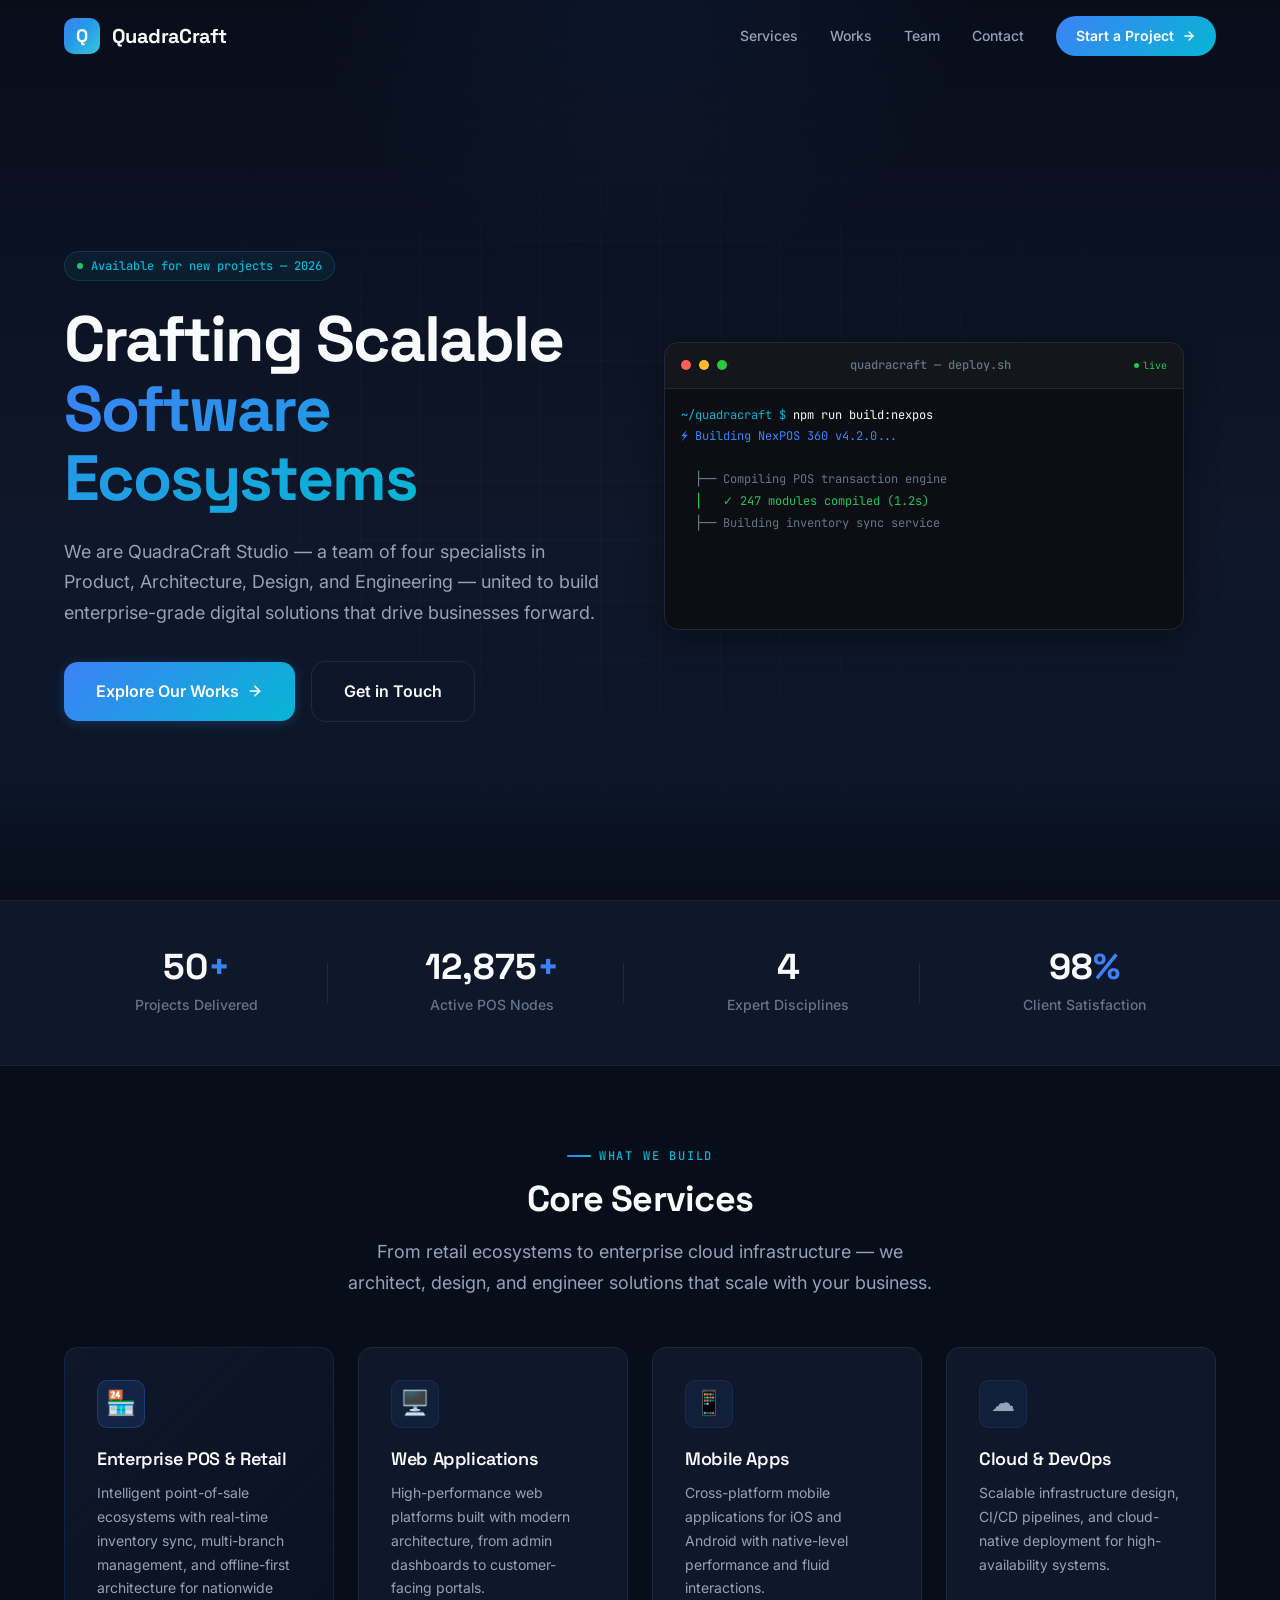
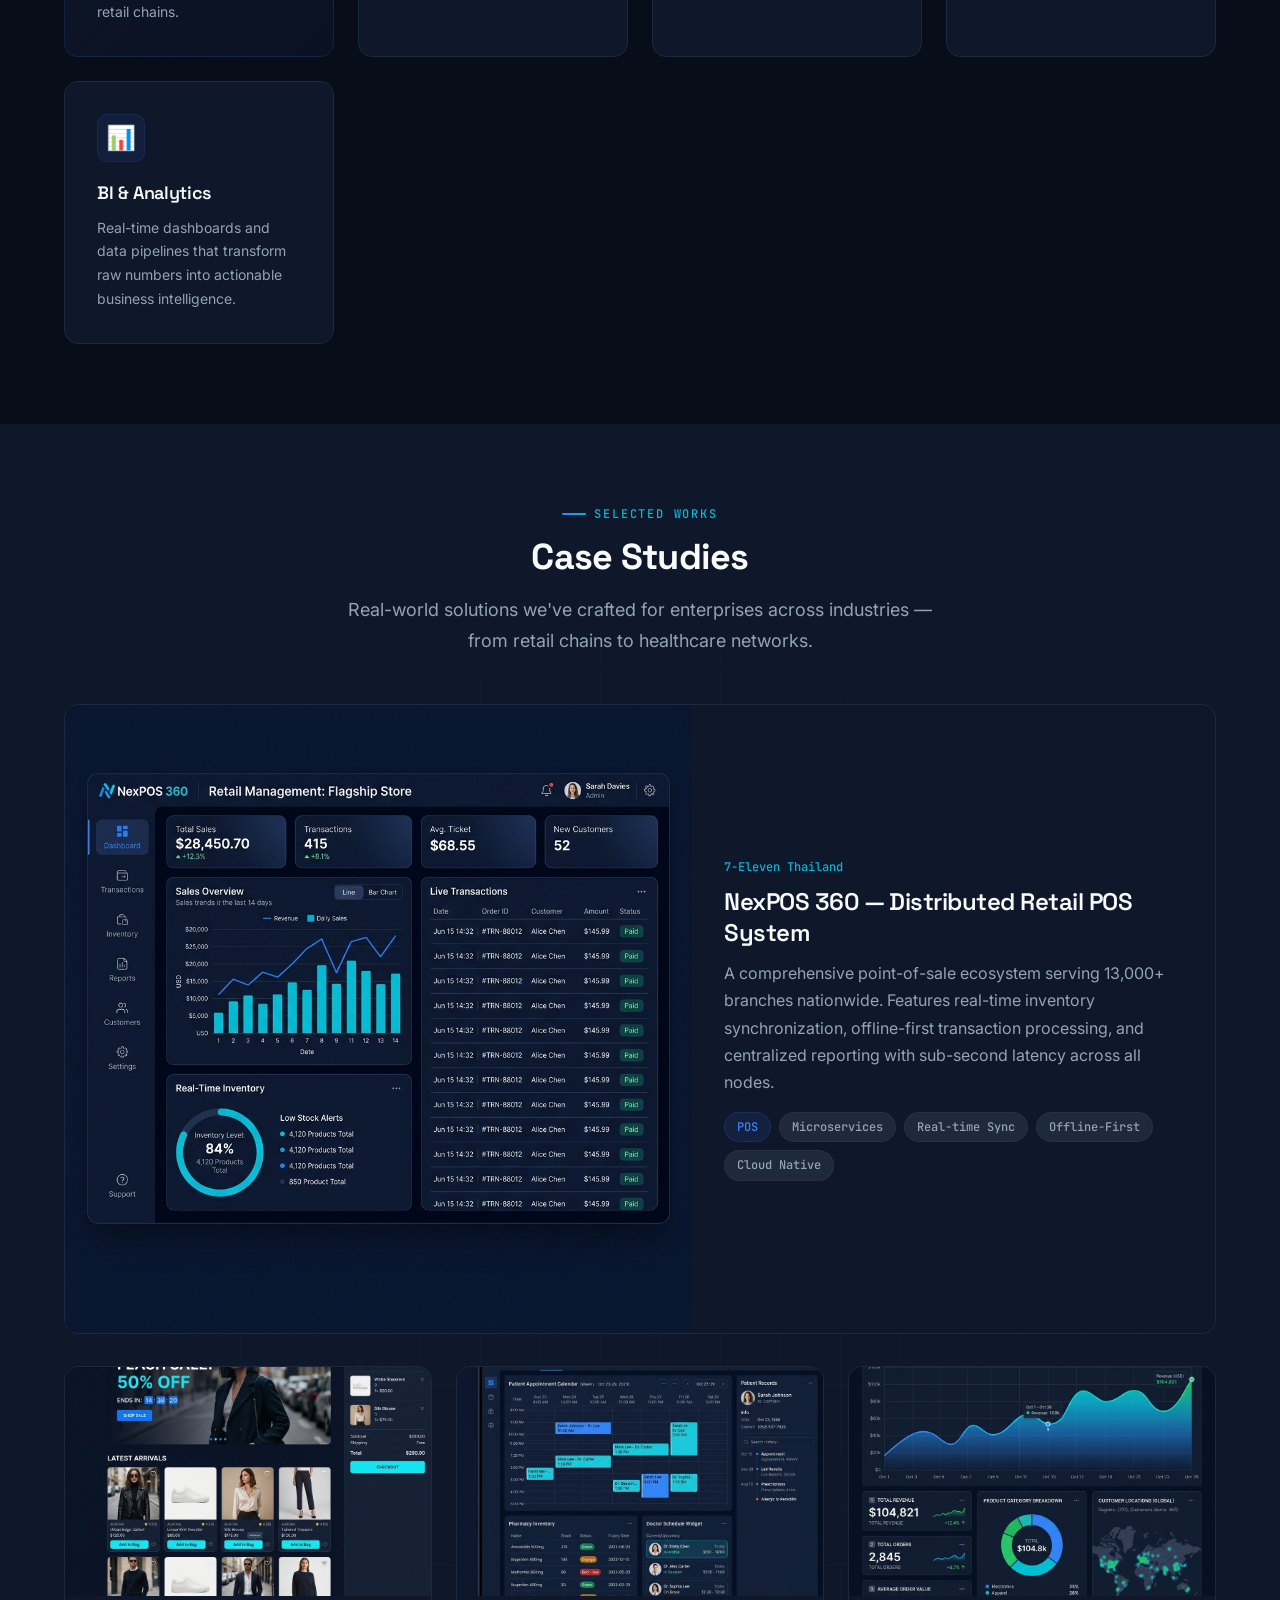
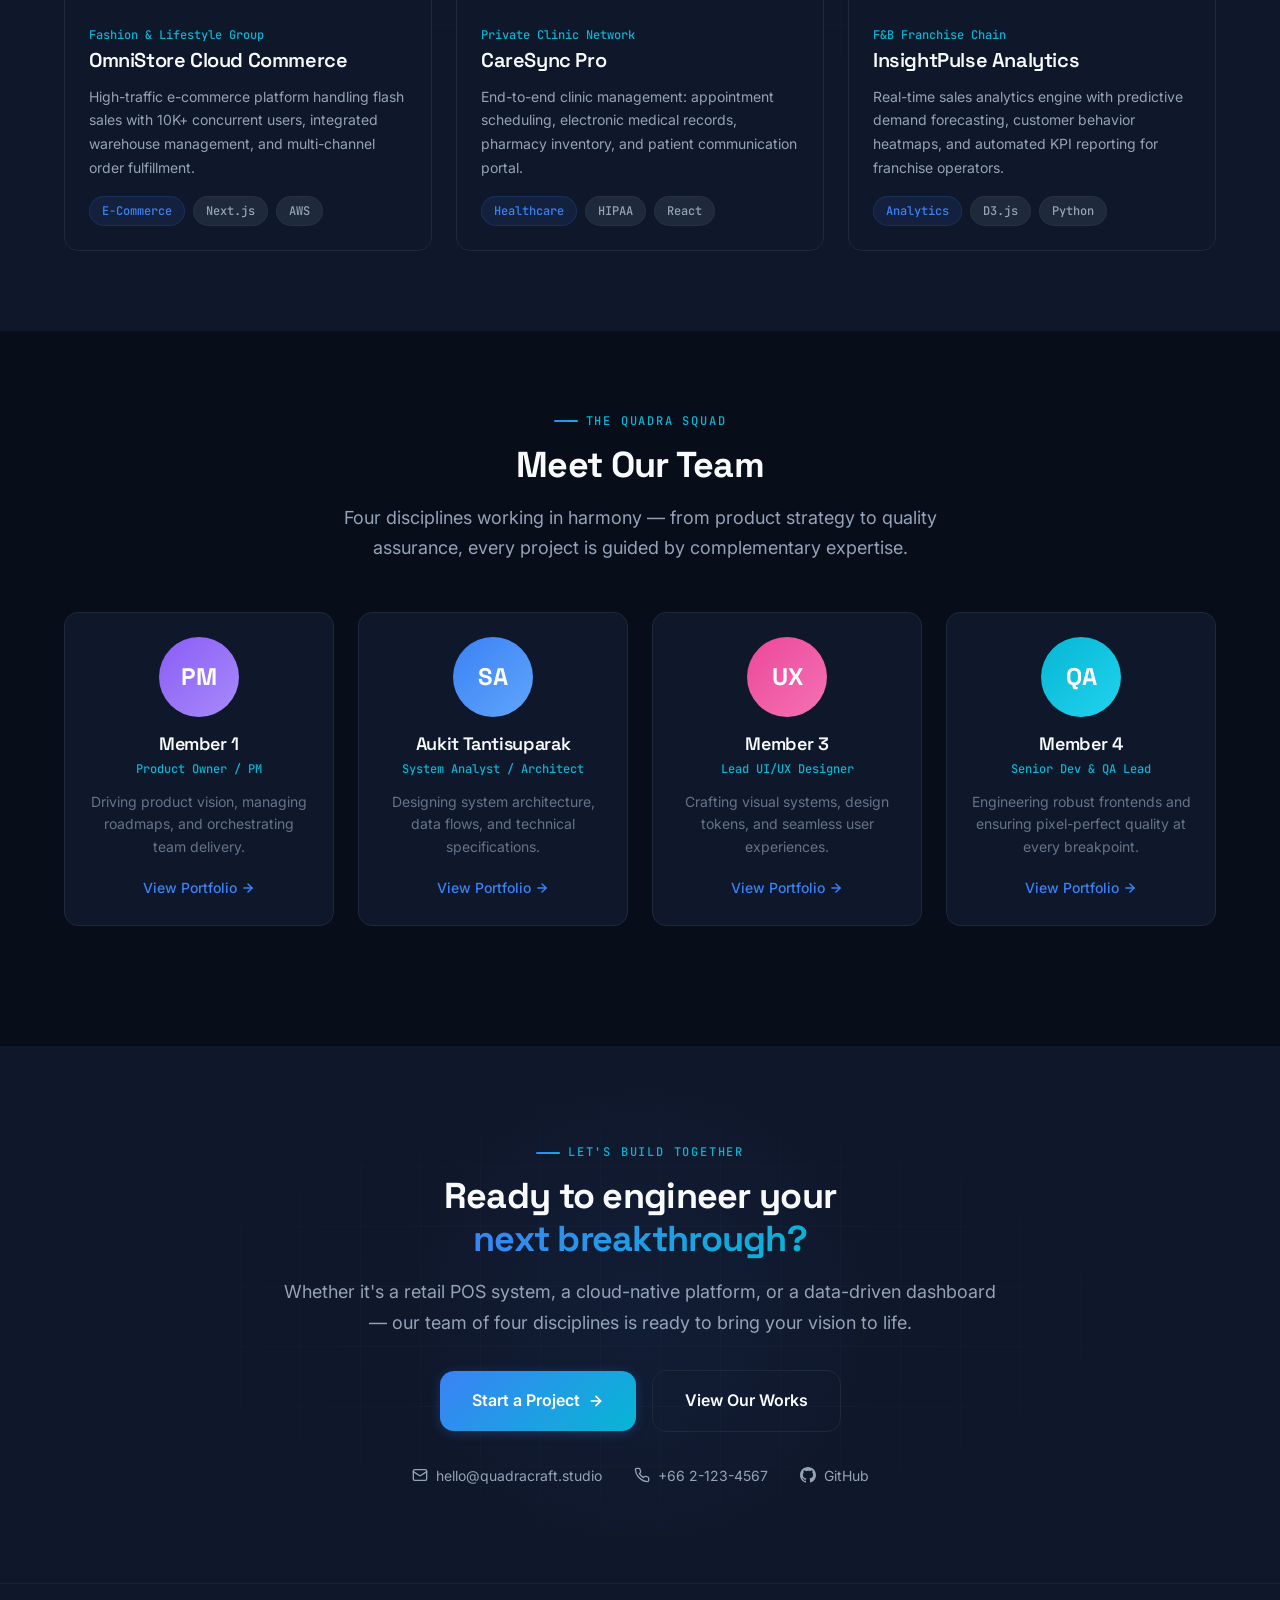
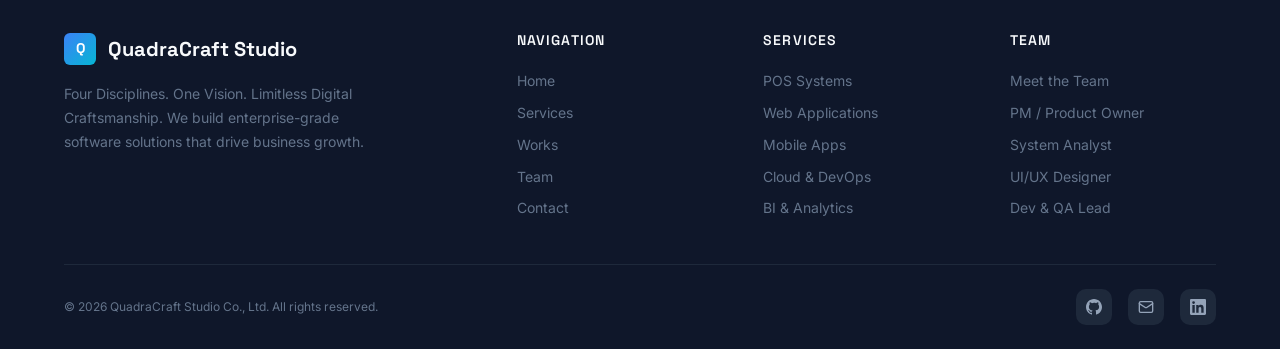
==== index.html @ cd23879c "feat: initialize member2-sa portfolio with new assets, scripts, and documentation updates (Krit)" ====
<!DOCTYPE html>
<html lang="th">

<head>
  <meta charset="UTF-8">
  <meta name="viewport" content="width=device-width, initial-scale=1.0">
  <meta name="description"
    content="QuadraCraft Studio — Premium Software House specializing in POS Systems, Web & Mobile Applications, Cloud Solutions, and Business Intelligence Dashboards.">
  <meta property="og:title" content="QuadraCraft Studio — Four Disciplines. One Vision.">
  <meta property="og:description"
    content="Crafting scalable digital ecosystems for enterprises. Expert team of 4 disciplines: Product, Architecture, Design, Engineering.">
  <meta property="og:type" content="website">
  <title>QuadraCraft Studio — Four Disciplines. One Vision. Limitless Digital Craftsmanship.</title>

  <!-- Google Fonts -->
  <link rel="preconnect" href="https://fonts.googleapis.com">
  <link rel="preconnect" href="https://fonts.gstatic.com" crossorigin>
  <link
    href="https://fonts.googleapis.com/css2?family=Inter:wght@300;400;500;600;700&family=JetBrains+Mono:wght@400;500;600&family=Space+Grotesk:wght@500;600;700&display=swap"
    rel="stylesheet">

  <!-- Stylesheets -->
  <link rel="stylesheet" href="css/style.css">
  <link rel="stylesheet" href="css/components.css">
</head>

<body>

  <!-- ════════════════════════════════════════════════════════════
       NAVBAR
       ════════════════════════════════════════════════════════════ -->
  <nav class="navbar" id="navbar">
    <div class="container">
      <a href="index.html" class="navbar__logo" aria-label="QuadraCraft Studio Home">
        <span class="navbar__logo-icon">Q</span>
        <span>QuadraCraft</span>
      </a>

      <div class="navbar__links" id="navLinks">
        <a href="#services" class="navbar__link">Services</a>
        <a href="#case-studies" class="navbar__link">Works</a>
        <a href="#team" class="navbar__link">Team</a>
        <a href="#contact" class="navbar__link">Contact</a>
        <a href="#contact" class="navbar__cta desktop-only">
          Start a Project
          <svg width="14" height="14" viewBox="0 0 24 24" fill="none" stroke="currentColor" stroke-width="2.5"
            stroke-linecap="round" stroke-linejoin="round">
            <path d="M5 12h14" />
            <path d="m12 5 7 7-7 7" />
          </svg>
        </a>
      </div>

      <button class="navbar__toggle" id="navToggle" aria-label="Toggle navigation menu">
        <span></span>
        <span></span>
        <span></span>
      </button>
    </div>
  </nav>

  <!-- Mobile Menu Overlay -->
  <div class="mobile-menu" id="mobileMenu">
    <a href="#services" class="navbar__link">Services</a>
    <a href="#case-studies" class="navbar__link">Works</a>
    <a href="#team" class="navbar__link">Team</a>
    <a href="#contact" class="navbar__link">Contact</a>
    <a href="#contact" class="navbar__cta">Start a Project</a>
  </div>

  <!-- ════════════════════════════════════════════════════════════
       HERO SECTION
       ════════════════════════════════════════════════════════════ -->
  <section class="hero" id="hero">
    <div class="bg-grid"></div>
    <div class="container">
      <div class="hero__grid">
        <!-- Left: Content -->
        <div class="hero__content">
          <div class="hero__badge">
            <span class="pulse-dot"></span>
            Available for new projects — 2026
          </div>

          <h1 class="hero__title">
            Crafting Scalable<br>
            <span class="text-gradient">Software Ecosystems</span>
          </h1>

          <p class="hero__subtitle">
            We are QuadraCraft Studio — a team of four specialists in Product, Architecture, Design, and Engineering —
            united to build enterprise-grade digital solutions that drive businesses forward.
          </p>

          <div class="hero__actions">
            <a href="#case-studies" class="btn btn--primary btn--lg" id="hero-cta-works">
              Explore Our Works
              <svg width="16" height="16" viewBox="0 0 24 24" fill="none" stroke="currentColor" stroke-width="2.5"
                stroke-linecap="round" stroke-linejoin="round">
                <path d="M5 12h14" />
                <path d="m12 5 7 7-7 7" />
              </svg>
            </a>
            <a href="#contact" class="btn btn--secondary btn--lg" id="hero-cta-contact">
              Get in Touch
            </a>
          </div>
        </div>

        <!-- Right: Interactive Terminal -->
        <div class="hero__terminal-wrapper">
          <div class="terminal" id="heroTerminal">
            <div class="terminal__header">
              <span class="terminal__dot terminal__dot--red"></span>
              <span class="terminal__dot terminal__dot--yellow"></span>
              <span class="terminal__dot terminal__dot--green"></span>
              <span class="terminal__title">quadracraft — deploy.sh</span>
              <span class="terminal__status">
                <span class="pulse-dot"></span>
                live
              </span>
            </div>
            <div class="terminal__body" id="terminalBody">
              <!-- Lines will be typed by JavaScript -->
            </div>
          </div>
        </div>
      </div>
    </div>
  </section>

  <!-- ════════════════════════════════════════════════════════════
       STATS BAR
       ════════════════════════════════════════════════════════════ -->
  <section class="stats" id="stats">
    <div class="container">
      <div class="stats__grid">
        <div class="stats__item reveal">
          <div class="stats__number">
            <span class="counter" data-target="50">0</span><span class="accent">+</span>
          </div>
          <div class="stats__label">Projects Delivered</div>
        </div>
        <div class="stats__item reveal reveal-delay-1">
          <div class="stats__number">
            <span class="counter" data-target="13000">0</span><span class="accent">+</span>
          </div>
          <div class="stats__label">Active POS Nodes</div>
        </div>
        <div class="stats__item reveal reveal-delay-2">
          <div class="stats__number">
            <span class="counter" data-target="4">0</span>
          </div>
          <div class="stats__label">Expert Disciplines</div>
        </div>
        <div class="stats__item reveal reveal-delay-3">
          <div class="stats__number">
            <span class="counter" data-target="99">0</span><span class="accent">%</span>
          </div>
          <div class="stats__label">Client Satisfaction</div>
        </div>
      </div>
    </div>
  </section>

  <!-- ════════════════════════════════════════════════════════════
       SERVICES SECTION
       ════════════════════════════════════════════════════════════ -->
  <section class="section" id="services">
    <div class="container">
      <div class="services__header">
        <span class="section-eyebrow">What We Build</span>
        <h2 class="section-title">Core Services</h2>
        <p class="section-subtitle">
          From retail ecosystems to enterprise cloud infrastructure — we architect,
          design, and engineer solutions that scale with your business.
        </p>
      </div>

      <div class="services__grid">
        <!-- Flagship: POS -->
        <div class="service-card service-card--flagship reveal">
          <div class="service-card__icon">🏪</div>
          <h3 class="service-card__title">Enterprise POS & Retail</h3>
          <p class="service-card__desc">
            Intelligent point-of-sale ecosystems with real-time inventory sync, multi-branch management, and
            offline-first architecture for nationwide retail chains.
          </p>
        </div>

        <!-- Web Apps -->
        <div class="service-card reveal reveal-delay-1">
          <div class="service-card__icon">🖥️</div>
          <h3 class="service-card__title">Web Applications</h3>
          <p class="service-card__desc">
            High-performance web platforms built with modern architecture, from admin dashboards to customer-facing
            portals.
          </p>
        </div>

        <!-- Mobile -->
        <div class="service-card reveal reveal-delay-2">
          <div class="service-card__icon">📱</div>
          <h3 class="service-card__title">Mobile Apps</h3>
          <p class="service-card__desc">
            Cross-platform mobile applications for iOS and Android with native-level performance and fluid interactions.
          </p>
        </div>

        <!-- Cloud -->
        <div class="service-card reveal reveal-delay-3">
          <div class="service-card__icon">☁️</div>
          <h3 class="service-card__title">Cloud & DevOps</h3>
          <p class="service-card__desc">
            Scalable infrastructure design, CI/CD pipelines, and cloud-native deployment for high-availability systems.
          </p>
        </div>

        <!-- BI Dashboard -->
        <div class="service-card reveal reveal-delay-4">
          <div class="service-card__icon">📊</div>
          <h3 class="service-card__title">BI & Analytics</h3>
          <p class="service-card__desc">
            Real-time dashboards and data pipelines that transform raw numbers into actionable business intelligence.
          </p>
        </div>
      </div>
    </div>
  </section>

  <!-- ════════════════════════════════════════════════════════════
       CASE STUDIES
       ════════════════════════════════════════════════════════════ -->
  <section class="section section--dark" id="case-studies">
    <div class="bg-grid"></div>
    <div class="container">
      <div class="cases__header">
        <span class="section-eyebrow">Selected Works</span>
        <h2 class="section-title">Case Studies</h2>
        <p class="section-subtitle">
          Real-world solutions we've crafted for enterprises across industries —
          from retail chains to healthcare networks.
        </p>
      </div>

      <!-- Featured: 7-Eleven POS -->
      <div class="cases__featured reveal">
        <div class="case-card case-card--featured">
          <div class="case-card__image" id="case-featured-image">
            <img src="assets/images/pos-mockup.png" alt="NexPOS 360 — POS System Dashboard"
              onerror="this.style.display='none'; this.parentElement.querySelector('.case-card__image-placeholder').style.display='flex';">
            <span class="case-card__image-placeholder"
              style="display:none; position:absolute; inset:0; align-items:center; justify-content:center;">🏪</span>
          </div>
          <div class="case-card__body">
            <span class="case-card__client">7-Eleven Thailand</span>
            <h3 class="case-card__title">NexPOS 360 — Distributed Retail POS System</h3>
            <p class="case-card__desc">
              A comprehensive point-of-sale ecosystem serving 13,000+ branches nationwide. Features real-time inventory
              synchronization, offline-first transaction processing, and centralized reporting with sub-second latency
              across all nodes.
            </p>
            <div class="case-card__tags">
              <span class="tag tag--accent">POS</span>
              <span class="tag">Microservices</span>
              <span class="tag">Real-time Sync</span>
              <span class="tag">Offline-First</span>
              <span class="tag">Cloud Native</span>
            </div>
          </div>
        </div>
      </div>

      <!-- Grid: Other Cases -->
      <div class="cases__grid">
        <!-- E-Commerce -->
        <div class="case-card reveal">
          <div class="case-card__image">
            <img src="assets/images/ecommerce-mockup.png" alt="OmniStore E-Commerce Platform"
              onerror="this.style.display='none'; this.parentElement.querySelector('.case-card__image-placeholder').style.display='flex';">
            <span class="case-card__image-placeholder"
              style="display:none; position:absolute; inset:0; align-items:center; justify-content:center;">🛒</span>
          </div>
          <div class="case-card__body">
            <span class="case-card__client">Fashion & Lifestyle Group</span>
            <h3 class="case-card__title">OmniStore Cloud Commerce</h3>
            <p class="case-card__desc">
              High-traffic e-commerce platform handling flash sales with 10K+ concurrent users, integrated warehouse
              management, and multi-channel order fulfillment.
            </p>
            <div class="case-card__tags">
              <span class="tag tag--accent">E-Commerce</span>
              <span class="tag">Next.js</span>
              <span class="tag">AWS</span>
            </div>
          </div>
        </div>

        <!-- Clinic -->
        <div class="case-card reveal reveal-delay-1">
          <div class="case-card__image">
            <img src="assets/images/clinic-mockup.png" alt="CareSync Pro Medical Management"
              onerror="this.style.display='none'; this.parentElement.querySelector('.case-card__image-placeholder').style.display='flex';">
            <span class="case-card__image-placeholder"
              style="display:none; position:absolute; inset:0; align-items:center; justify-content:center;">🏥</span>
          </div>
          <div class="case-card__body">
            <span class="case-card__client">Private Clinic Network</span>
            <h3 class="case-card__title">CareSync Pro</h3>
            <p class="case-card__desc">
              End-to-end clinic management: appointment scheduling, electronic medical records, pharmacy inventory, and
              patient communication portal.
            </p>
            <div class="case-card__tags">
              <span class="tag tag--accent">Healthcare</span>
              <span class="tag">HIPAA</span>
              <span class="tag">React</span>
            </div>
          </div>
        </div>

        <!-- Dashboard -->
        <div class="case-card reveal reveal-delay-2">
          <div class="case-card__image">
            <img src="assets/images/dashboard-mockup.png" alt="InsightPulse Analytics Dashboard"
              onerror="this.style.display='none'; this.parentElement.querySelector('.case-card__image-placeholder').style.display='flex';">
            <span class="case-card__image-placeholder"
              style="display:none; position:absolute; inset:0; align-items:center; justify-content:center;">📈</span>
          </div>
          <div class="case-card__body">
            <span class="case-card__client">F&B Franchise Chain</span>
            <h3 class="case-card__title">InsightPulse Analytics</h3>
            <p class="case-card__desc">
              Real-time sales analytics engine with predictive demand forecasting, customer behavior heatmaps, and
              automated KPI reporting for franchise operators.
            </p>
            <div class="case-card__tags">
              <span class="tag tag--accent">Analytics</span>
              <span class="tag">D3.js</span>
              <span class="tag">Python</span>
            </div>
          </div>
        </div>
      </div>
    </div>
  </section>

  <!-- ════════════════════════════════════════════════════════════
       TEAM PREVIEW
       ════════════════════════════════════════════════════════════ -->
  <section class="section" id="team">
    <div class="container">
      <div class="team-preview__header">
        <span class="section-eyebrow">The Quadra Squad</span>
        <h2 class="section-title">Meet Our Team</h2>
        <p class="section-subtitle">
          Four disciplines working in harmony — from product strategy to quality assurance,
          every project is guided by complementary expertise.
        </p>
      </div>

      <div class="team-preview__grid">
        <!-- Member 1: PM/PO -->
        <div class="team-card reveal">
          <div class="team-card__avatar team-card__avatar--pm">PM</div>
          <h3 class="team-card__name">Member 1</h3>
          <div class="team-card__role">Product Owner / PM</div>
          <p class="team-card__bio">Driving product vision, managing roadmaps, and orchestrating team delivery.</p>
          <a href="portfolios/member1-pm/index.html" class="team-card__link">
            View Portfolio
            <svg width="14" height="14" viewBox="0 0 24 24" fill="none" stroke="currentColor" stroke-width="2.5"
              stroke-linecap="round" stroke-linejoin="round">
              <path d="M5 12h14" />
              <path d="m12 5 7 7-7 7" />
            </svg>
          </a>
        </div>

        <!-- Member 2: SA -->
        <div class="team-card reveal reveal-delay-1">
          <div class="team-card__avatar team-card__avatar--sa">SA</div>
          <h3 class="team-card__name">Aukit Tantisuparak</h3>
          <div class="team-card__role">System Analyst / Architect</div>
          <p class="team-card__bio">Designing system architecture, data flows, and technical specifications.</p>
          <a href="portfolios/member2-sa/index.html" class="team-card__link">
            View Portfolio
            <svg width="14" height="14" viewBox="0 0 24 24" fill="none" stroke="currentColor" stroke-width="2.5"
              stroke-linecap="round" stroke-linejoin="round">
              <path d="M5 12h14" />
              <path d="m12 5 7 7-7 7" />
            </svg>
          </a>
        </div>

        <!-- Member 3: Designer -->
        <div class="team-card reveal reveal-delay-2">
          <div class="team-card__avatar team-card__avatar--designer">UX</div>
          <h3 class="team-card__name">Member 3</h3>
          <div class="team-card__role">Lead UI/UX Designer</div>
          <p class="team-card__bio">Crafting visual systems, design tokens, and seamless user experiences.</p>
          <a href="portfolios/member3-designer/index.html" class="team-card__link">
            View Portfolio
            <svg width="14" height="14" viewBox="0 0 24 24" fill="none" stroke="currentColor" stroke-width="2.5"
              stroke-linecap="round" stroke-linejoin="round">
              <path d="M5 12h14" />
              <path d="m12 5 7 7-7 7" />
            </svg>
          </a>
        </div>

        <!-- Member 4: Dev/QA -->
        <div class="team-card reveal reveal-delay-3">
          <div class="team-card__avatar team-card__avatar--dev">QA</div>
          <h3 class="team-card__name">Member 4</h3>
          <div class="team-card__role">Senior Dev & QA Lead</div>
          <p class="team-card__bio">Engineering robust frontends and ensuring pixel-perfect quality at every breakpoint.
          </p>
          <a href="portfolios/member4-dev/index.html" class="team-card__link">
            View Portfolio
            <svg width="14" height="14" viewBox="0 0 24 24" fill="none" stroke="currentColor" stroke-width="2.5"
              stroke-linecap="round" stroke-linejoin="round">
              <path d="M5 12h14" />
              <path d="m12 5 7 7-7 7" />
            </svg>
          </a>
        </div>
      </div>


    </div>
  </section>

  <!-- ════════════════════════════════════════════════════════════
       CTA / CONTACT SECTION
       ════════════════════════════════════════════════════════════ -->
  <section class="section section--dark cta-section" id="contact">
    <div class="bg-grid"></div>
    <div class="container">
      <span class="section-eyebrow" style="justify-content:center;">Let's Build Together</span>
      <h2 class="cta-section__title reveal">
        Ready to engineer your<br>
        <span class="text-gradient">next breakthrough?</span>
      </h2>
      <p class="cta-section__subtitle reveal reveal-delay-1">
        Whether it's a retail POS system, a cloud-native platform, or a data-driven dashboard —
        our team of four disciplines is ready to bring your vision to life.
      </p>

      <div class="cta-section__actions reveal reveal-delay-2">
        <a href="mailto:hello@quadracraft.studio" class="btn btn--primary btn--lg" id="cta-start-project">
          Start a Project
          <svg width="16" height="16" viewBox="0 0 24 24" fill="none" stroke="currentColor" stroke-width="2.5"
            stroke-linecap="round" stroke-linejoin="round">
            <path d="M5 12h14" />
            <path d="m12 5 7 7-7 7" />
          </svg>
        </a>
        <a href="#case-studies" class="btn btn--secondary btn--lg" id="cta-view-works">
          View Our Works
        </a>
      </div>

      <div class="cta-section__contacts reveal reveal-delay-3">
        <a href="mailto:hello@quadracraft.studio">
          <svg width="16" height="16" viewBox="0 0 24 24" fill="none" stroke="currentColor" stroke-width="2"
            stroke-linecap="round" stroke-linejoin="round">
            <rect width="20" height="16" x="2" y="4" rx="2" />
            <path d="m22 7-8.97 5.7a1.94 1.94 0 0 1-2.06 0L2 7" />
          </svg>
          hello@quadracraft.studio
        </a>
        <a href="tel:+6621234567">
          <svg width="16" height="16" viewBox="0 0 24 24" fill="none" stroke="currentColor" stroke-width="2"
            stroke-linecap="round" stroke-linejoin="round">
            <path
              d="M22 16.92v3a2 2 0 0 1-2.18 2 19.79 19.79 0 0 1-8.63-3.07 19.5 19.5 0 0 1-6-6 19.79 19.79 0 0 1-3.07-8.67A2 2 0 0 1 4.11 2h3a2 2 0 0 1 2 1.72 12.84 12.84 0 0 0 .7 2.81 2 2 0 0 1-.45 2.11L8.09 9.91a16 16 0 0 0 6 6l1.27-1.27a2 2 0 0 1 2.11-.45 12.84 12.84 0 0 0 2.81.7A2 2 0 0 1 22 16.92z" />
          </svg>
          +66 2-123-4567
        </a>
        <a href="https://github.com/quadracraft" target="_blank" rel="noopener">
          <svg width="16" height="16" viewBox="0 0 24 24" fill="currentColor">
            <path
              d="M12 0C5.374 0 0 5.373 0 12c0 5.302 3.438 9.8 8.207 11.387.599.111.793-.261.793-.577v-2.234c-3.338.726-4.033-1.416-4.033-1.416-.546-1.387-1.333-1.756-1.333-1.756-1.089-.745.083-.729.083-.729 1.205.084 1.839 1.237 1.839 1.237 1.07 1.834 2.807 1.304 3.492.997.107-.775.418-1.305.762-1.604-2.665-.305-5.467-1.334-5.467-5.931 0-1.311.469-2.381 1.236-3.221-.124-.303-.535-1.524.117-3.176 0 0 1.008-.322 3.301 1.23A11.509 11.509 0 0 1 12 5.803c1.02.005 2.047.138 3.006.404 2.291-1.552 3.297-1.23 3.297-1.23.653 1.653.242 2.874.118 3.176.77.84 1.235 1.911 1.235 3.221 0 4.609-2.807 5.624-5.479 5.921.43.372.823 1.102.823 2.222v3.293c0 .319.192.694.801.576C20.566 21.797 24 17.3 24 12c0-6.627-5.373-12-12-12z" />
          </svg>
          GitHub
        </a>
      </div>
    </div>
  </section>

  <!-- ════════════════════════════════════════════════════════════
       FOOTER
       ════════════════════════════════════════════════════════════ -->
  <footer class="footer" id="footer">
    <div class="container">
      <div class="footer__grid">
        <!-- Brand Column -->
        <div class="footer__brand">
          <div class="footer__logo">
            <span class="footer__logo-icon">Q</span>
            <span>QuadraCraft Studio</span>
          </div>
          <p class="footer__desc">
            Four Disciplines. One Vision. Limitless Digital Craftsmanship.
            We build enterprise-grade software solutions that drive business growth.
          </p>
        </div>

        <!-- Navigation -->
        <div>
          <h4 class="footer__heading">Navigation</h4>
          <a href="#hero" class="footer__link">Home</a>
          <a href="#services" class="footer__link">Services</a>
          <a href="#case-studies" class="footer__link">Works</a>
          <a href="#team" class="footer__link">Team</a>
          <a href="#contact" class="footer__link">Contact</a>
        </div>

        <!-- Services -->
        <div>
          <h4 class="footer__heading">Services</h4>
          <a href="#services" class="footer__link">POS Systems</a>
          <a href="#services" class="footer__link">Web Applications</a>
          <a href="#services" class="footer__link">Mobile Apps</a>
          <a href="#services" class="footer__link">Cloud & DevOps</a>
          <a href="#services" class="footer__link">BI & Analytics</a>
        </div>

        <!-- Team -->
        <div>
          <h4 class="footer__heading">Team</h4>
          <a href="#team" class="footer__link">Meet the Team</a>
          <a href="portfolios/member1-pm/index.html" class="footer__link">PM / Product Owner</a>
          <a href="portfolios/member2-sa/index.html" class="footer__link">System Analyst</a>
          <a href="portfolios/member3-designer/index.html" class="footer__link">UI/UX Designer</a>
          <a href="portfolios/member4-dev/index.html" class="footer__link">Dev & QA Lead</a>
        </div>
      </div>

      <div class="footer__bottom">
        <span class="footer__copy">© 2026 QuadraCraft Studio Co., Ltd. All rights reserved.</span>
        <div class="footer__socials">
          <a href="https://github.com/quadracraft" class="footer__social-link" aria-label="GitHub" target="_blank"
            rel="noopener">
            <svg width="16" height="16" viewBox="0 0 24 24" fill="currentColor">
              <path
                d="M12 0C5.374 0 0 5.373 0 12c0 5.302 3.438 9.8 8.207 11.387.599.111.793-.261.793-.577v-2.234c-3.338.726-4.033-1.416-4.033-1.416-.546-1.387-1.333-1.756-1.333-1.756-1.089-.745.083-.729.083-.729 1.205.084 1.839 1.237 1.839 1.237 1.07 1.834 2.807 1.304 3.492.997.107-.775.418-1.305.762-1.604-2.665-.305-5.467-1.334-5.467-5.931 0-1.311.469-2.381 1.236-3.221-.124-.303-.535-1.524.117-3.176 0 0 1.008-.322 3.301 1.23A11.509 11.509 0 0 1 12 5.803c1.02.005 2.047.138 3.006.404 2.291-1.552 3.297-1.23 3.297-1.23.653 1.653.242 2.874.118 3.176.77.84 1.235 1.911 1.235 3.221 0 4.609-2.807 5.624-5.479 5.921.43.372.823 1.102.823 2.222v3.293c0 .319.192.694.801.576C20.566 21.797 24 17.3 24 12c0-6.627-5.373-12-12-12z" />
            </svg>
          </a>
          <a href="mailto:hello@quadracraft.studio" class="footer__social-link" aria-label="Email">
            <svg width="16" height="16" viewBox="0 0 24 24" fill="none" stroke="currentColor" stroke-width="2"
              stroke-linecap="round" stroke-linejoin="round">
              <rect width="20" height="16" x="2" y="4" rx="2" />
              <path d="m22 7-8.97 5.7a1.94 1.94 0 0 1-2.06 0L2 7" />
            </svg>
          </a>
          <a href="https://linkedin.com/company/quadracraft" class="footer__social-link" aria-label="LinkedIn"
            target="_blank" rel="noopener">
            <svg width="16" height="16" viewBox="0 0 24 24" fill="currentColor">
              <path
                d="M20.447 20.452h-3.554v-5.569c0-1.328-.027-3.037-1.852-3.037-1.853 0-2.136 1.445-2.136 2.939v5.667H9.351V9h3.414v1.561h.046c.477-.9 1.637-1.85 3.37-1.85 3.601 0 4.267 2.37 4.267 5.455v6.286zM5.337 7.433a2.062 2.062 0 0 1-2.063-2.065 2.064 2.064 0 1 1 2.063 2.065zm1.782 13.019H3.555V9h3.564v11.452zM22.225 0H1.771C.792 0 0 .774 0 1.729v20.542C0 23.227.792 24 1.771 24h20.451C23.2 24 24 23.227 24 22.271V1.729C24 .774 23.2 0 22.222 0h.003z" />
            </svg>
          </a>
        </div>
      </div>
    </div>
  </footer>

  <!-- JavaScript -->
  <script src="js/main.js"></script>
</body>

</html>
---- css/style.css ----
/* ========================================================================
   QuadraCraft Studio — Global Design System (style.css)
   Brand: Deep Void dark theme with Electric Blue & Cyan Pulse accents
   ======================================================================== */

/* ── CSS Custom Properties (Design Tokens) ── */
:root {
  /* Color Palette */
  --color-deep-void:      #080D1A;
  --color-surface-navy:   #0F172A;
  --color-elevated:       #1E293B;
  --color-elevated-hover: #263548;
  --color-electric-blue:  #3B82F6;
  --color-cyan-pulse:     #06B6D4;
  --color-crisp-white:    #F8FAFC;
  --color-slate-gray:     #94A3B8;
  --color-slate-dim:      #64748B;
  --color-success:        #22C55E;
  --color-warning:        #F59E0B;
  --color-danger:         #EF4444;

  /* Gradients */
  --gradient-brand:       linear-gradient(135deg, #3B82F6 0%, #06B6D4 100%);
  --gradient-brand-hover: linear-gradient(135deg, #2563EB 0%, #0891B2 100%);
  --gradient-hero-bg:     linear-gradient(180deg, #080D1A 0%, #0F172A 60%, #0A1628 100%);
  --gradient-glow:        radial-gradient(ellipse at 50% 0%, rgba(59,130,246,0.12) 0%, transparent 60%);

  /* Typography */
  --font-display:  'Space Grotesk', system-ui, sans-serif;
  --font-body:     'Inter', system-ui, sans-serif;
  --font-mono:     'JetBrains Mono', 'Fira Code', monospace;

  /* Font Sizes (clamp for fluid typography) */
  --text-xs:    clamp(0.7rem, 0.65rem + 0.25vw, 0.75rem);
  --text-sm:    clamp(0.8rem, 0.75rem + 0.25vw, 0.875rem);
  --text-base:  clamp(0.9rem, 0.85rem + 0.25vw, 1rem);
  --text-lg:    clamp(1rem, 0.9rem + 0.5vw, 1.125rem);
  --text-xl:    clamp(1.15rem, 1rem + 0.75vw, 1.25rem);
  --text-2xl:   clamp(1.35rem, 1.1rem + 1.25vw, 1.5rem);
  --text-3xl:   clamp(1.6rem, 1.2rem + 2vw, 1.875rem);
  --text-4xl:   clamp(1.9rem, 1.3rem + 3vw, 2.25rem);
  --text-5xl:   clamp(2.2rem, 1.4rem + 4vw, 3rem);
  --text-hero:  clamp(2.5rem, 1.5rem + 5vw, 4rem);

  /* Spacing (8px grid) */
  --space-1:  0.25rem;   /* 4px */
  --space-2:  0.5rem;    /* 8px */
  --space-3:  0.75rem;   /* 12px */
  --space-4:  1rem;      /* 16px */
  --space-5:  1.25rem;   /* 20px */
  --space-6:  1.5rem;    /* 24px */
  --space-8:  2rem;      /* 32px */
  --space-10: 2.5rem;    /* 40px */
  --space-12: 3rem;      /* 48px */
  --space-16: 4rem;      /* 64px */
  --space-20: 5rem;      /* 80px */
  --space-24: 6rem;      /* 96px */

  /* Borders & Radius */
  --radius-sm:  6px;
  --radius-md:  10px;
  --radius-lg:  14px;
  --radius-xl:  20px;
  --radius-full: 9999px;

  /* Shadows */
  --shadow-sm:    0 1px 3px rgba(0,0,0,0.3);
  --shadow-md:    0 4px 16px rgba(0,0,0,0.3);
  --shadow-lg:    0 8px 32px rgba(0,0,0,0.4);
  --shadow-glow:  0 0 20px rgba(59,130,246,0.2);
  --shadow-glow-lg: 0 0 40px rgba(59,130,246,0.15), 0 0 80px rgba(6,182,212,0.08);

  /* Transitions */
  --ease-out:     cubic-bezier(0.16, 1, 0.3, 1);
  --ease-spring:  cubic-bezier(0.34, 1.56, 0.64, 1);
  --duration-fast:   150ms;
  --duration-normal: 300ms;
  --duration-slow:   500ms;

  /* Layout */
  --container-max: 1200px;
  --container-pad: var(--space-6);
  --navbar-height: 72px;
}

/* ── Modern CSS Reset ── */
*,
*::before,
*::after {
  margin: 0;
  padding: 0;
  box-sizing: border-box;
}

html {
  scroll-behavior: smooth;
  -webkit-text-size-adjust: 100%;
  scroll-padding-top: var(--navbar-height);
}

body {
  font-family: var(--font-body);
  font-size: var(--text-base);
  line-height: 1.7;
  color: var(--color-slate-gray);
  background-color: var(--color-deep-void);
  -webkit-font-smoothing: antialiased;
  -moz-osx-font-smoothing: grayscale;
  overflow-x: hidden;
}

img, video, svg {
  display: block;
  max-width: 100%;
  height: auto;
}

a {
  color: var(--color-electric-blue);
  text-decoration: none;
  transition: color var(--duration-fast) ease;
}

a:hover {
  color: var(--color-cyan-pulse);
}

a:focus-visible {
  outline: 2px solid var(--color-electric-blue);
  outline-offset: 3px;
  border-radius: var(--radius-sm);
}

ul, ol { list-style: none; }

button, input, textarea {
  font-family: inherit;
  font-size: inherit;
  border: none;
  outline: none;
  background: none;
  color: inherit;
}

button { cursor: pointer; }

/* ── Typography ── */
h1, h2, h3, h4, h5, h6 {
  font-family: var(--font-display);
  color: var(--color-crisp-white);
  line-height: 1.2;
  font-weight: 700;
  letter-spacing: -0.02em;
}

h1 { font-size: var(--text-hero); }
h2 { font-size: var(--text-4xl); }
h3 { font-size: var(--text-2xl); }
h4 { font-size: var(--text-xl); }
h5 { font-size: var(--text-lg); }

p {
  margin-bottom: var(--space-4);
  max-width: 65ch;
}

.text-gradient {
  background: var(--gradient-brand);
  -webkit-background-clip: text;
  background-clip: text;
  -webkit-text-fill-color: transparent;
}

.section-eyebrow {
  font-family: var(--font-mono);
  font-size: var(--text-xs);
  font-weight: 500;
  color: var(--color-cyan-pulse);
  text-transform: uppercase;
  letter-spacing: 0.15em;
  margin-bottom: var(--space-3);
  display: flex;
  align-items: center;
  gap: var(--space-2);
}

.section-eyebrow::before {
  content: '';
  display: inline-block;
  width: 24px;
  height: 2px;
  background: var(--gradient-brand);
  border-radius: 1px;
}

.section-title {
  margin-bottom: var(--space-4);
}

.section-subtitle {
  font-size: var(--text-lg);
  color: var(--color-slate-gray);
  max-width: 55ch;
}

/* ── Layout ── */
.container {
  width: 100%;
  max-width: var(--container-max);
  margin: 0 auto;
  padding: 0 var(--container-pad);
}

.section {
  padding: var(--space-20) 0;
  position: relative;
}

.section--dark {
  background-color: var(--color-surface-navy);
}

.grid {
  display: grid;
  gap: var(--space-6);
}

.grid-2 { grid-template-columns: repeat(2, 1fr); }
.grid-3 { grid-template-columns: repeat(3, 1fr); }
.grid-4 { grid-template-columns: repeat(4, 1fr); }

.flex {
  display: flex;
  align-items: center;
}

.flex-between {
  display: flex;
  align-items: center;
  justify-content: space-between;
}

.flex-center {
  display: flex;
  align-items: center;
  justify-content: center;
}

.flex-col {
  display: flex;
  flex-direction: column;
}

.gap-2 { gap: var(--space-2); }
.gap-3 { gap: var(--space-3); }
.gap-4 { gap: var(--space-4); }
.gap-6 { gap: var(--space-6); }
.gap-8 { gap: var(--space-8); }

.text-center { text-align: center; }

/* ── Navbar ── */
.navbar {
  position: fixed;
  top: 0;
  left: 0;
  right: 0;
  z-index: 1000;
  height: var(--navbar-height);
  display: flex;
  align-items: center;
  transition: background var(--duration-normal) ease,
              box-shadow var(--duration-normal) ease;
}

.navbar.scrolled {
  background: rgba(8, 13, 26, 0.85);
  backdrop-filter: blur(16px);
  -webkit-backdrop-filter: blur(16px);
  box-shadow: 0 1px 0 rgba(255,255,255,0.06);
}

.navbar .container {
  display: flex;
  align-items: center;
  justify-content: space-between;
}

.navbar__logo {
  display: flex;
  align-items: center;
  gap: var(--space-3);
  font-family: var(--font-display);
  font-size: var(--text-xl);
  font-weight: 700;
  color: var(--color-crisp-white);
  text-decoration: none;
  letter-spacing: -0.03em;
}

.navbar__logo-icon {
  width: 36px;
  height: 36px;
  background: var(--gradient-brand);
  border-radius: var(--radius-md);
  display: flex;
  align-items: center;
  justify-content: center;
  font-size: var(--text-lg);
  font-weight: 700;
  color: white;
  position: relative;
  overflow: hidden;
}

.navbar__logo-icon::after {
  content: '';
  position: absolute;
  inset: 0;
  background: linear-gradient(135deg, transparent 40%, rgba(255,255,255,0.2));
}

.navbar__links {
  display: flex;
  align-items: center;
  gap: var(--space-8);
}

.navbar__link {
  font-size: var(--text-sm);
  font-weight: 500;
  color: var(--color-slate-gray);
  transition: color var(--duration-fast) ease;
  position: relative;
  padding: var(--space-2) 0;
}

.navbar__link::after {
  content: '';
  position: absolute;
  bottom: 0;
  left: 0;
  width: 0;
  height: 2px;
  background: var(--gradient-brand);
  border-radius: 1px;
  transition: width var(--duration-normal) var(--ease-out);
}

.navbar__link:hover,
.navbar__link.active {
  color: var(--color-crisp-white);
}

.navbar__link:hover::after,
.navbar__link.active::after {
  width: 100%;
}

.navbar__cta {
  display: inline-flex;
  align-items: center;
  gap: var(--space-2);
  font-size: var(--text-sm);
  font-weight: 600;
  color: white;
  background: var(--gradient-brand);
  padding: var(--space-2) var(--space-5);
  border-radius: var(--radius-full);
  transition: transform var(--duration-fast) var(--ease-spring),
              box-shadow var(--duration-fast) ease;
}

.navbar__cta:hover {
  color: white;
  transform: translateY(-1px);
  box-shadow: var(--shadow-glow);
}

/* ── Mobile Menu ── */
.navbar__toggle {
  display: none;
  flex-direction: column;
  gap: 5px;
  padding: var(--space-2);
  cursor: pointer;
  z-index: 1001;
}

.navbar__toggle span {
  display: block;
  width: 22px;
  height: 2px;
  background: var(--color-crisp-white);
  border-radius: 2px;
  transition: transform var(--duration-normal) var(--ease-out),
              opacity var(--duration-fast) ease;
}

.navbar__toggle.open span:nth-child(1) {
  transform: translateY(7px) rotate(45deg);
}
.navbar__toggle.open span:nth-child(2) {
  opacity: 0;
}
.navbar__toggle.open span:nth-child(3) {
  transform: translateY(-7px) rotate(-45deg);
}

.mobile-menu {
  display: none;
  position: fixed;
  inset: 0;
  z-index: 999;
  background: rgba(8, 13, 26, 0.97);
  backdrop-filter: blur(20px);
  -webkit-backdrop-filter: blur(20px);
  padding-top: calc(var(--navbar-height) + var(--space-12));
  flex-direction: column;
  align-items: center;
  gap: var(--space-8);
  opacity: 0;
  transform: translateY(-10px);
  transition: opacity var(--duration-normal) ease,
              transform var(--duration-normal) var(--ease-out);
}

.mobile-menu.open {
  display: flex;
  opacity: 1;
  transform: translateY(0);
}

.mobile-menu .navbar__link {
  font-size: var(--text-2xl);
  font-family: var(--font-display);
}

.mobile-menu .navbar__cta {
  font-size: var(--text-lg);
  padding: var(--space-3) var(--space-8);
}

/* ── Hero ── */
.hero {
  min-height: 100vh;
  display: flex;
  align-items: center;
  padding-top: var(--navbar-height);
  background: var(--gradient-hero-bg);
  position: relative;
  overflow: hidden;
}

.hero::before {
  content: '';
  position: absolute;
  top: -50%;
  left: 50%;
  width: 800px;
  height: 800px;
  transform: translateX(-50%);
  background: radial-gradient(circle, rgba(59,130,246,0.08) 0%, transparent 60%);
  pointer-events: none;
}

.hero::after {
  content: '';
  position: absolute;
  bottom: 0;
  left: 0;
  right: 0;
  height: 120px;
  background: linear-gradient(to top, var(--color-deep-void), transparent);
  pointer-events: none;
}

.hero__grid {
  display: grid;
  grid-template-columns: 1fr 1fr;
  gap: var(--space-12);
  align-items: center;
}

.hero__content {
  position: relative;
  z-index: 1;
}

.hero__badge {
  display: inline-flex;
  align-items: center;
  gap: var(--space-2);
  font-family: var(--font-mono);
  font-size: var(--text-xs);
  font-weight: 500;
  color: var(--color-cyan-pulse);
  background: rgba(6, 182, 212, 0.08);
  border: 1px solid rgba(6, 182, 212, 0.2);
  padding: var(--space-1) var(--space-3);
  border-radius: var(--radius-full);
  margin-bottom: var(--space-6);
}

.hero__badge .pulse-dot {
  width: 6px;
  height: 6px;
  background: var(--color-success);
  border-radius: 50%;
  animation: pulse 2s ease-in-out infinite;
}

.hero__title {
  font-size: var(--text-hero);
  line-height: 1.08;
  margin-bottom: var(--space-6);
  letter-spacing: -0.03em;
}

.hero__subtitle {
  font-size: var(--text-lg);
  color: var(--color-slate-gray);
  line-height: 1.7;
  margin-bottom: var(--space-8);
  max-width: 50ch;
}

.hero__actions {
  display: flex;
  align-items: center;
  gap: var(--space-4);
  flex-wrap: wrap;
}

.hero__terminal-wrapper {
  position: relative;
  z-index: 1;
}

/* ── Stats Bar ── */
.stats {
  padding: var(--space-12) 0;
  background: var(--color-surface-navy);
  border-top: 1px solid rgba(255,255,255,0.04);
  border-bottom: 1px solid rgba(255,255,255,0.04);
  position: relative;
}

.stats__grid {
  display: grid;
  grid-template-columns: repeat(4, 1fr);
  gap: var(--space-8);
}

.stats__item {
  text-align: center;
  position: relative;
}

.stats__item:not(:last-child)::after {
  content: '';
  position: absolute;
  right: 0;
  top: 50%;
  transform: translateY(-50%);
  width: 1px;
  height: 40px;
  background: var(--color-elevated);
}

.stats__number {
  font-family: var(--font-display);
  font-size: var(--text-4xl);
  font-weight: 700;
  color: var(--color-crisp-white);
  line-height: 1;
  margin-bottom: var(--space-2);
}

.stats__number .accent {
  color: var(--color-electric-blue);
}

.stats__label {
  font-size: var(--text-sm);
  color: var(--color-slate-dim);
  font-weight: 500;
}

/* ── Services ── */
.services__grid {
  display: grid;
  grid-template-columns: repeat(auto-fit, minmax(220px, 1fr));
  gap: var(--space-6);
}

.services__header {
  text-align: center;
  margin-bottom: var(--space-12);
}

.services__header .section-eyebrow {
  justify-content: center;
}

.services__header .section-subtitle {
  margin: 0 auto;
}

/* ── Case Studies ── */
.cases__header {
  text-align: center;
  margin-bottom: var(--space-12);
}

.cases__header .section-eyebrow {
  justify-content: center;
}

.cases__header .section-subtitle {
  margin: 0 auto;
}

.cases__featured {
  margin-bottom: var(--space-8);
}

.cases__grid {
  display: grid;
  grid-template-columns: repeat(3, 1fr);
  gap: var(--space-6);
}

/* ── Team Preview ── */
.team-preview__header {
  text-align: center;
  margin-bottom: var(--space-12);
}

.team-preview__header .section-eyebrow {
  justify-content: center;
}

.team-preview__header .section-subtitle {
  margin: 0 auto;
}

.team-preview__grid {
  display: grid;
  grid-template-columns: repeat(4, 1fr);
  gap: var(--space-6);
  margin-bottom: var(--space-10);
}

.team-preview__footer {
  text-align: center;
}

/* ── CTA Section ── */
.cta-section {
  padding: var(--space-24) 0;
  text-align: center;
  position: relative;
  overflow: hidden;
}

.cta-section::before {
  content: '';
  position: absolute;
  top: 50%;
  left: 50%;
  width: 600px;
  height: 600px;
  transform: translate(-50%, -50%);
  background: radial-gradient(circle, rgba(59,130,246,0.06) 0%, transparent 60%);
  pointer-events: none;
}

.cta-section__title {
  font-size: var(--text-4xl);
  margin-bottom: var(--space-4);
  position: relative;
}

.cta-section__subtitle {
  font-size: var(--text-lg);
  color: var(--color-slate-gray);
  margin-bottom: var(--space-8);
  margin-left: auto;
  margin-right: auto;
}

.cta-section__actions {
  display: flex;
  align-items: center;
  justify-content: center;
  gap: var(--space-4);
  flex-wrap: wrap;
  margin-bottom: var(--space-8);
  position: relative;
}

.cta-section__contacts {
  display: flex;
  align-items: center;
  justify-content: center;
  gap: var(--space-8);
  flex-wrap: wrap;
  font-size: var(--text-sm);
  color: var(--color-slate-dim);
  position: relative;
}

.cta-section__contacts a {
  display: flex;
  align-items: center;
  gap: var(--space-2);
  color: var(--color-slate-gray);
  transition: color var(--duration-fast) ease;
}

.cta-section__contacts a:hover {
  color: var(--color-electric-blue);
}

/* ── Footer ── */
.footer {
  background: var(--color-surface-navy);
  border-top: 1px solid rgba(255,255,255,0.04);
  padding: var(--space-12) 0 var(--space-6);
}

.footer__grid {
  display: grid;
  grid-template-columns: 2fr 1fr 1fr 1fr;
  gap: var(--space-10);
  margin-bottom: var(--space-10);
}

.footer__brand {
  max-width: 320px;
}

.footer__logo {
  display: flex;
  align-items: center;
  gap: var(--space-3);
  font-family: var(--font-display);
  font-size: var(--text-xl);
  font-weight: 700;
  color: var(--color-crisp-white);
  margin-bottom: var(--space-4);
}

.footer__logo-icon {
  width: 32px;
  height: 32px;
  background: var(--gradient-brand);
  border-radius: var(--radius-sm);
  display: flex;
  align-items: center;
  justify-content: center;
  font-size: var(--text-sm);
  font-weight: 700;
  color: white;
}

.footer__desc {
  font-size: var(--text-sm);
  color: var(--color-slate-dim);
  line-height: 1.7;
}

.footer__heading {
  font-family: var(--font-display);
  font-size: var(--text-sm);
  font-weight: 600;
  color: var(--color-crisp-white);
  margin-bottom: var(--space-4);
  text-transform: uppercase;
  letter-spacing: 0.08em;
}

.footer__link {
  display: block;
  font-size: var(--text-sm);
  color: var(--color-slate-dim);
  padding: var(--space-1) 0;
  transition: color var(--duration-fast) ease;
}

.footer__link:hover {
  color: var(--color-crisp-white);
}

.footer__bottom {
  border-top: 1px solid var(--color-elevated);
  padding-top: var(--space-6);
  display: flex;
  align-items: center;
  justify-content: space-between;
  flex-wrap: wrap;
  gap: var(--space-4);
}

.footer__copy {
  font-size: var(--text-xs);
  color: var(--color-slate-dim);
}

.footer__socials {
  display: flex;
  align-items: center;
  gap: var(--space-4);
}

.footer__social-link {
  width: 36px;
  height: 36px;
  display: flex;
  align-items: center;
  justify-content: center;
  border-radius: var(--radius-md);
  background: var(--color-elevated);
  color: var(--color-slate-gray);
  font-size: var(--text-sm);
  transition: background var(--duration-fast) ease,
              color var(--duration-fast) ease,
              transform var(--duration-fast) var(--ease-spring);
}

.footer__social-link:hover {
  background: var(--color-electric-blue);
  color: white;
  transform: translateY(-2px);
}

/* ── Scroll Reveal ── */
.reveal {
  opacity: 0;
  transform: translateY(24px);
  transition: opacity var(--duration-slow) var(--ease-out),
              transform var(--duration-slow) var(--ease-out);
}

.reveal.revealed {
  opacity: 1;
  transform: translateY(0);
}

.reveal-delay-1 { transition-delay: 100ms; }
.reveal-delay-2 { transition-delay: 200ms; }
.reveal-delay-3 { transition-delay: 300ms; }
.reveal-delay-4 { transition-delay: 400ms; }

/* ── Keyframes ── */
@keyframes pulse {
  0%, 100% { opacity: 1; transform: scale(1); }
  50% { opacity: 0.5; transform: scale(1.5); }
}

@keyframes float {
  0%, 100% { transform: translateY(0px); }
  50% { transform: translateY(-8px); }
}

@keyframes glow-pulse {
  0%, 100% { box-shadow: 0 0 20px rgba(59,130,246,0.15); }
  50% { box-shadow: 0 0 40px rgba(59,130,246,0.25), 0 0 60px rgba(6,182,212,0.1); }
}

@keyframes shimmer {
  0% { background-position: -200% center; }
  100% { background-position: 200% center; }
}

@keyframes terminal-blink {
  0%, 100% { opacity: 1; }
  50% { opacity: 0; }
}

/* ── Reduced Motion ── */
@media (prefers-reduced-motion: reduce) {
  *, *::before, *::after {
    animation-duration: 0.01ms !important;
    animation-iteration-count: 1 !important;
    transition-duration: 0.01ms !important;
    scroll-behavior: auto !important;
  }

  .reveal {
    opacity: 1;
    transform: none;
  }
}

/* ── Responsive: Tablet ── */
@media (max-width: 1024px) {
  :root {
    --container-pad: var(--space-5);
  }

  .hero__grid {
    grid-template-columns: 1fr;
    gap: var(--space-8);
  }

  .hero {
    min-height: auto;
    padding: calc(var(--navbar-height) + var(--space-12)) 0 var(--space-16);
  }

  .stats__grid {
    grid-template-columns: repeat(2, 1fr);
    gap: var(--space-6);
  }

  .stats__item:nth-child(2)::after {
    display: none;
  }

  .cases__grid {
    grid-template-columns: repeat(2, 1fr);
  }

  .team-preview__grid {
    grid-template-columns: repeat(2, 1fr);
  }

  .footer__grid {
    grid-template-columns: 1fr 1fr;
    gap: var(--space-8);
  }
}

/* ── Responsive: Mobile ── */
@media (max-width: 768px) {
  .section {
    padding: var(--space-16) 0;
  }

  .navbar__links { display: none; }
  .navbar__cta.desktop-only { display: none; }
  .navbar__toggle { display: flex; }

  .hero__grid {
    text-align: center;
  }

  .hero__subtitle {
    margin-left: auto;
    margin-right: auto;
  }

  .hero__actions {
    justify-content: center;
  }

  .hero__badge {
    margin-left: auto;
    margin-right: auto;
  }

  .stats__grid {
    grid-template-columns: repeat(2, 1fr);
    gap: var(--space-4);
  }

  .stats__item::after {
    display: none !important;
  }

  .services__grid {
    grid-template-columns: 1fr;
  }

  .cases__grid {
    grid-template-columns: 1fr;
  }

  .team-preview__grid {
    grid-template-columns: 1fr 1fr;
  }

  .footer__grid {
    grid-template-columns: 1fr;
    gap: var(--space-6);
  }

  .footer__bottom {
    flex-direction: column;
    text-align: center;
  }
}

@media (max-width: 480px) {
  .hero__actions {
    flex-direction: column;
    width: 100%;
  }

  .hero__actions .btn {
    width: 100%;
    justify-content: center;
  }

  .team-preview__grid {
    grid-template-columns: 1fr;
  }

  .stats__grid {
    grid-template-columns: 1fr 1fr;
  }
}
---- css/components.css ----
/* ========================================================================
   QuadraCraft Studio — Component Library (components.css)
   Reusable UI components: buttons, cards, terminal, badges, animations
   ======================================================================== */

/* ── Buttons ── */
.btn {
  display: inline-flex;
  align-items: center;
  justify-content: center;
  gap: var(--space-2);
  font-family: var(--font-body);
  font-weight: 600;
  font-size: var(--text-sm);
  padding: var(--space-3) var(--space-6);
  border-radius: var(--radius-lg);
  cursor: pointer;
  transition: transform var(--duration-fast) var(--ease-spring),
              box-shadow var(--duration-fast) ease,
              background var(--duration-fast) ease,
              border-color var(--duration-fast) ease;
  white-space: nowrap;
  text-decoration: none;
  position: relative;
  overflow: hidden;
}

.btn:focus-visible {
  outline: 2px solid var(--color-electric-blue);
  outline-offset: 3px;
}

.btn:active {
  transform: scale(0.97);
}

/* Primary — Gradient fill */
.btn--primary {
  background: var(--gradient-brand);
  color: white;
  border: none;
  box-shadow: 0 2px 12px rgba(59, 130, 246, 0.25);
}

.btn--primary:hover {
  color: white;
  transform: translateY(-2px);
  box-shadow: 0 4px 20px rgba(59, 130, 246, 0.35);
}

.btn--primary::after {
  content: '';
  position: absolute;
  inset: 0;
  background: linear-gradient(135deg, transparent 30%, rgba(255,255,255,0.12));
  opacity: 0;
  transition: opacity var(--duration-fast) ease;
}

.btn--primary:hover::after {
  opacity: 1;
}

/* Secondary — Outline */
.btn--secondary {
  background: transparent;
  color: var(--color-crisp-white);
  border: 1px solid var(--color-elevated);
  box-shadow: none;
}

.btn--secondary:hover {
  color: var(--color-crisp-white);
  border-color: var(--color-slate-dim);
  background: rgba(255,255,255,0.03);
  transform: translateY(-2px);
}

/* Ghost — Minimal */
.btn--ghost {
  background: transparent;
  color: var(--color-electric-blue);
  padding: var(--space-2) var(--space-4);
}

.btn--ghost:hover {
  color: var(--color-cyan-pulse);
  background: rgba(59, 130, 246, 0.06);
}

/* Large button variant */
.btn--lg {
  padding: var(--space-4) var(--space-8);
  font-size: var(--text-base);
  border-radius: var(--radius-lg);
}

/* ── Service Card ── */
.service-card {
  background: var(--color-surface-navy);
  border: 1px solid var(--color-elevated);
  border-radius: var(--radius-lg);
  padding: var(--space-8);
  transition: transform var(--duration-normal) var(--ease-out),
              border-color var(--duration-normal) ease,
              box-shadow var(--duration-normal) ease;
  position: relative;
  overflow: hidden;
}

.service-card::before {
  content: '';
  position: absolute;
  top: 0;
  left: 0;
  right: 0;
  height: 2px;
  background: var(--gradient-brand);
  opacity: 0;
  transition: opacity var(--duration-normal) ease;
}

.service-card:hover {
  transform: translateY(-4px);
  border-color: rgba(59, 130, 246, 0.2);
  box-shadow: var(--shadow-glow);
}

.service-card:hover::before {
  opacity: 1;
}

.service-card__icon {
  width: 48px;
  height: 48px;
  display: flex;
  align-items: center;
  justify-content: center;
  font-size: 1.5rem;
  background: rgba(59, 130, 246, 0.08);
  border: 1px solid rgba(59, 130, 246, 0.12);
  border-radius: var(--radius-md);
  margin-bottom: var(--space-5);
}

.service-card__title {
  font-family: var(--font-display);
  font-size: var(--text-lg);
  font-weight: 600;
  color: var(--color-crisp-white);
  margin-bottom: var(--space-3);
}

.service-card__desc {
  font-size: var(--text-sm);
  color: var(--color-slate-gray);
  line-height: 1.7;
  margin-bottom: 0;
}

/* Service card special: flagship */
.service-card--flagship {
  border-color: rgba(59, 130, 246, 0.15);
  background: linear-gradient(135deg, var(--color-surface-navy), rgba(59, 130, 246, 0.04));
}

.service-card--flagship .service-card__icon {
  background: rgba(59, 130, 246, 0.15);
  border-color: rgba(59, 130, 246, 0.25);
}

/* ── Case Study Card ── */
.case-card {
  background: var(--color-surface-navy);
  border: 1px solid var(--color-elevated);
  border-radius: var(--radius-lg);
  overflow: hidden;
  transition: transform var(--duration-normal) var(--ease-out),
              border-color var(--duration-normal) ease,
              box-shadow var(--duration-normal) ease;
}

.case-card:hover {
  transform: translateY(-4px);
  border-color: rgba(59, 130, 246, 0.15);
  box-shadow: var(--shadow-lg);
}

.case-card__image {
  width: 100%;
  aspect-ratio: 16 / 10;
  background: linear-gradient(135deg, var(--color-elevated) 0%, var(--color-surface-navy) 100%);
  display: flex;
  align-items: center;
  justify-content: center;
  overflow: hidden;
  position: relative;
}

.case-card__image img {
  width: 100%;
  height: 100%;
  object-fit: cover;
}

.case-card__image-placeholder {
  font-size: 3rem;
  opacity: 0.3;
}

.case-card__body {
  padding: var(--space-6);
}

.case-card__client {
  font-family: var(--font-mono);
  font-size: var(--text-xs);
  color: var(--color-cyan-pulse);
  margin-bottom: var(--space-2);
  font-weight: 500;
}

.case-card__title {
  font-family: var(--font-display);
  font-size: var(--text-xl);
  font-weight: 600;
  color: var(--color-crisp-white);
  margin-bottom: var(--space-3);
  line-height: 1.3;
}

.case-card__desc {
  font-size: var(--text-sm);
  color: var(--color-slate-gray);
  line-height: 1.7;
  margin-bottom: var(--space-4);
}

.case-card__tags {
  display: flex;
  flex-wrap: wrap;
  gap: var(--space-2);
}

/* ── Featured Case Card (Large) ── */
.case-card--featured {
  display: grid;
  grid-template-columns: 1.2fr 1fr;
}

.case-card--featured .case-card__image {
  aspect-ratio: auto;
  min-height: 320px;
}

.case-card--featured .case-card__body {
  padding: var(--space-8);
  display: flex;
  flex-direction: column;
  justify-content: center;
}

.case-card--featured .case-card__title {
  font-size: var(--text-2xl);
}

.case-card--featured .case-card__desc {
  font-size: var(--text-base);
}

@media (max-width: 768px) {
  .case-card--featured {
    grid-template-columns: 1fr;
  }

  .case-card--featured .case-card__image {
    min-height: 200px;
    aspect-ratio: 16 / 9;
  }
}

/* ── Tech Tag / Badge ── */
.tag {
  display: inline-flex;
  align-items: center;
  font-family: var(--font-mono);
  font-size: var(--text-xs);
  font-weight: 500;
  color: var(--color-slate-gray);
  background: var(--color-elevated);
  padding: var(--space-1) var(--space-3);
  border-radius: var(--radius-full);
  border: 1px solid rgba(255,255,255,0.04);
}

.tag--accent {
  color: var(--color-electric-blue);
  background: rgba(59, 130, 246, 0.1);
  border-color: rgba(59, 130, 246, 0.15);
}

/* ── Team Card ── */
.team-card {
  background: var(--color-surface-navy);
  border: 1px solid var(--color-elevated);
  border-radius: var(--radius-lg);
  padding: var(--space-6);
  text-align: center;
  transition: transform var(--duration-normal) var(--ease-out),
              border-color var(--duration-normal) ease,
              box-shadow var(--duration-normal) ease;
}

.team-card:hover {
  transform: translateY(-4px);
  border-color: rgba(59, 130, 246, 0.15);
  box-shadow: var(--shadow-glow);
}

.team-card__avatar {
  width: 80px;
  height: 80px;
  border-radius: 50%;
  margin: 0 auto var(--space-4);
  display: flex;
  align-items: center;
  justify-content: center;
  font-family: var(--font-display);
  font-size: var(--text-2xl);
  font-weight: 700;
  color: white;
  position: relative;
  overflow: hidden;
}

.team-card__avatar--pm {
  background: linear-gradient(135deg, #8B5CF6, #A78BFA);
}
.team-card__avatar--sa {
  background: linear-gradient(135deg, #3B82F6, #60A5FA);
}
.team-card__avatar--designer {
  background: linear-gradient(135deg, #EC4899, #F472B6);
}
.team-card__avatar--dev {
  background: linear-gradient(135deg, #06B6D4, #22D3EE);
}

.team-card__avatar img {
  width: 100%;
  height: 100%;
  object-fit: cover;
  border-radius: 50%;
}

.team-card__name {
  font-family: var(--font-display);
  font-size: var(--text-lg);
  font-weight: 600;
  color: var(--color-crisp-white);
  margin-bottom: var(--space-1);
}

.team-card__role {
  font-family: var(--font-mono);
  font-size: var(--text-xs);
  color: var(--color-cyan-pulse);
  font-weight: 500;
  margin-bottom: var(--space-3);
}

.team-card__bio {
  font-size: var(--text-sm);
  color: var(--color-slate-dim);
  line-height: 1.6;
  margin-bottom: var(--space-4);
}

.team-card__link {
  display: inline-flex;
  align-items: center;
  gap: var(--space-1);
  font-size: var(--text-sm);
  font-weight: 500;
  color: var(--color-electric-blue);
  transition: gap var(--duration-fast) ease;
}

.team-card__link:hover {
  gap: var(--space-2);
  color: var(--color-cyan-pulse);
}

/* ── Live Code Terminal ── */
.terminal {
  background: #0C0E14;
  border: 1px solid var(--color-elevated);
  border-radius: var(--radius-lg);
  overflow: hidden;
  box-shadow: var(--shadow-lg);
  font-family: var(--font-mono);
  font-size: var(--text-xs);
  max-width: 520px;
  animation: float 6s ease-in-out infinite;
}

.terminal__header {
  display: flex;
  align-items: center;
  gap: var(--space-2);
  padding: var(--space-3) var(--space-4);
  background: rgba(255,255,255,0.03);
  border-bottom: 1px solid var(--color-elevated);
}

.terminal__dot {
  width: 10px;
  height: 10px;
  border-radius: 50%;
}

.terminal__dot--red    { background: #FF5F56; }
.terminal__dot--yellow { background: #FFBD2E; }
.terminal__dot--green  { background: #27C93F; }

.terminal__title {
  flex: 1;
  text-align: center;
  font-size: var(--text-xs);
  color: var(--color-slate-dim);
  font-weight: 500;
}

.terminal__status {
  display: flex;
  align-items: center;
  gap: var(--space-1);
  font-size: 10px;
  color: var(--color-success);
}

.terminal__status .pulse-dot {
  width: 5px;
  height: 5px;
  background: var(--color-success);
  border-radius: 50%;
  animation: pulse 2s ease-in-out infinite;
}

.terminal__body {
  padding: var(--space-4);
  min-height: 240px;
  line-height: 1.8;
  color: var(--color-slate-gray);
}

.terminal__line {
  display: block;
  white-space: pre-wrap;
  word-break: break-all;
  min-height: 1.8em;
}

.terminal__prompt {
  color: var(--color-cyan-pulse);
}

.terminal__command {
  color: var(--color-crisp-white);
}

.terminal__success {
  color: var(--color-success);
}

.terminal__warning {
  color: var(--color-warning);
}

.terminal__info {
  color: var(--color-electric-blue);
}

.terminal__dim {
  color: var(--color-slate-dim);
}

.terminal__cursor {
  display: inline-block;
  width: 7px;
  height: 15px;
  background: var(--color-cyan-pulse);
  margin-left: 2px;
  vertical-align: text-bottom;
  animation: terminal-blink 1s step-end infinite;
}

/* ── Decorative: Grid Background ── */
.bg-grid {
  position: absolute;
  inset: 0;
  background-image:
    linear-gradient(rgba(255,255,255,0.02) 1px, transparent 1px),
    linear-gradient(90deg, rgba(255,255,255,0.02) 1px, transparent 1px);
  background-size: 60px 60px;
  pointer-events: none;
  mask-image: radial-gradient(ellipse at center, black 30%, transparent 70%);
  -webkit-mask-image: radial-gradient(ellipse at center, black 30%, transparent 70%);
}
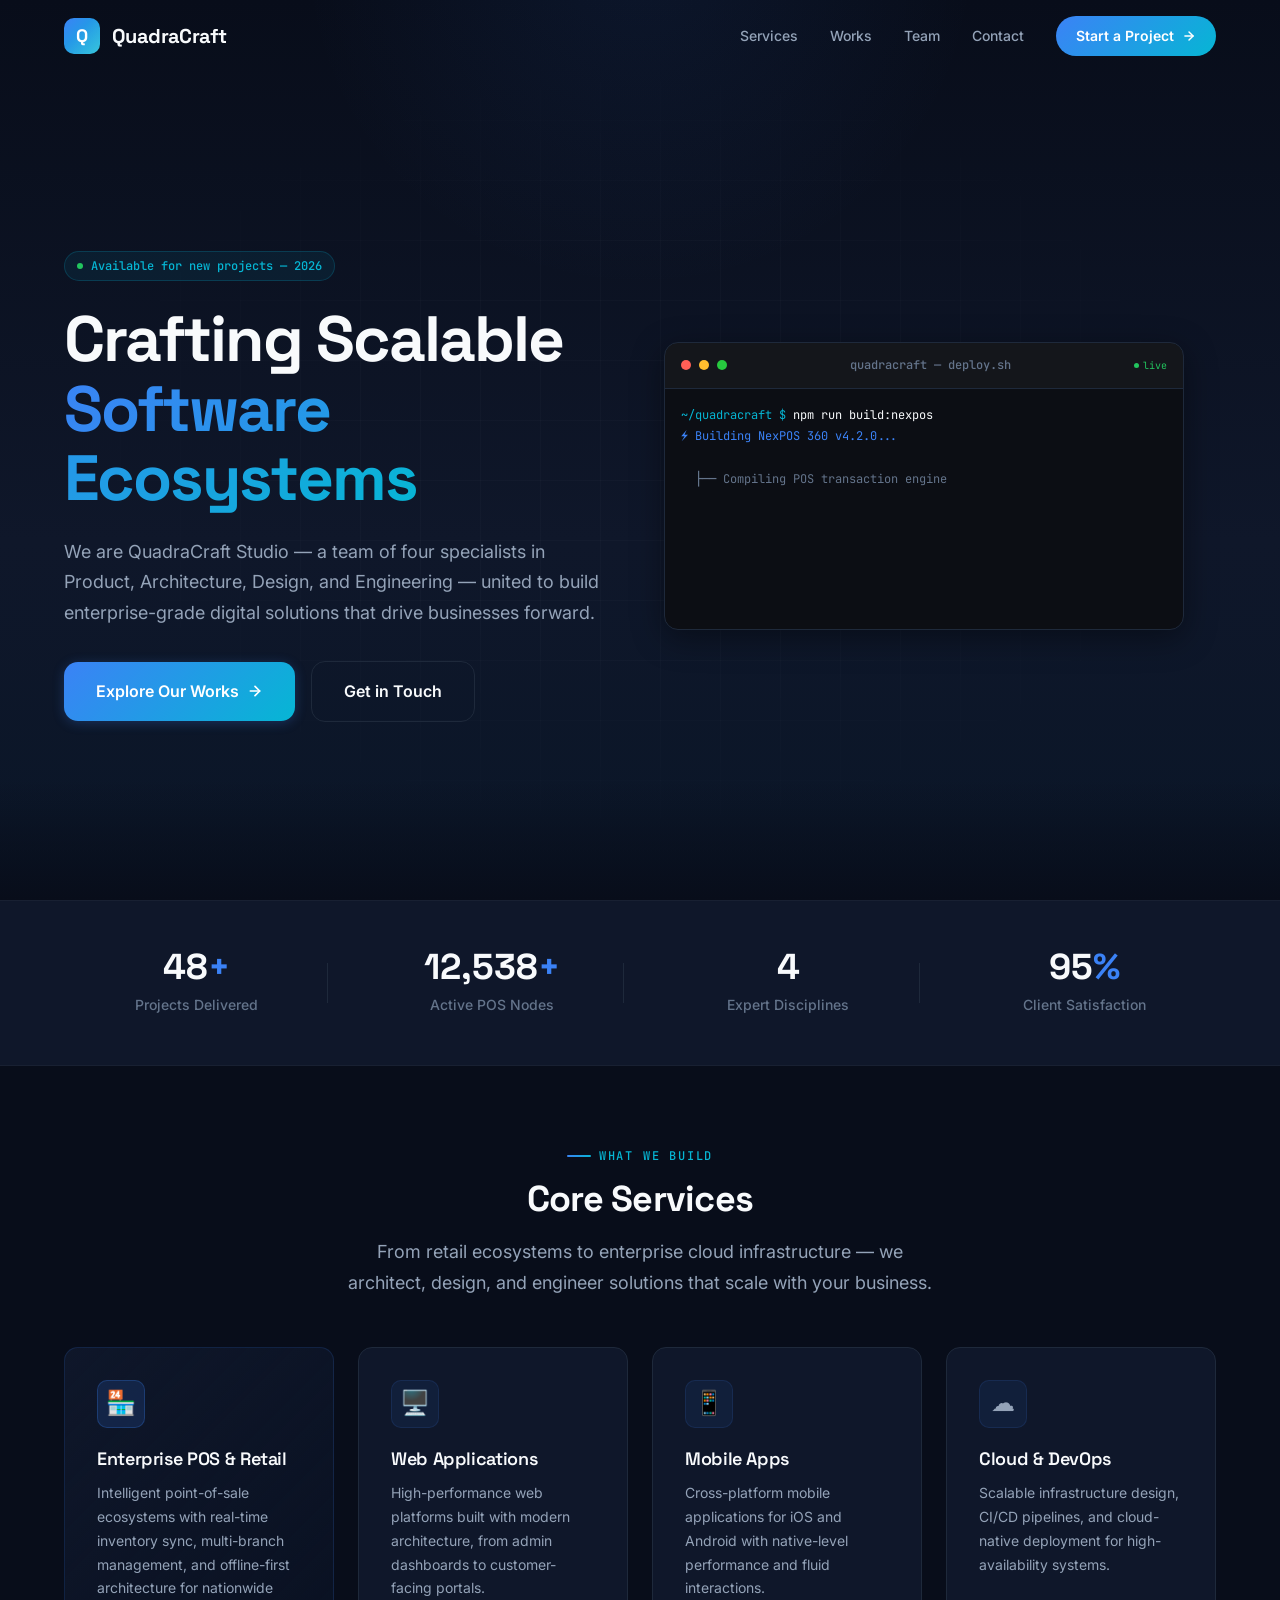
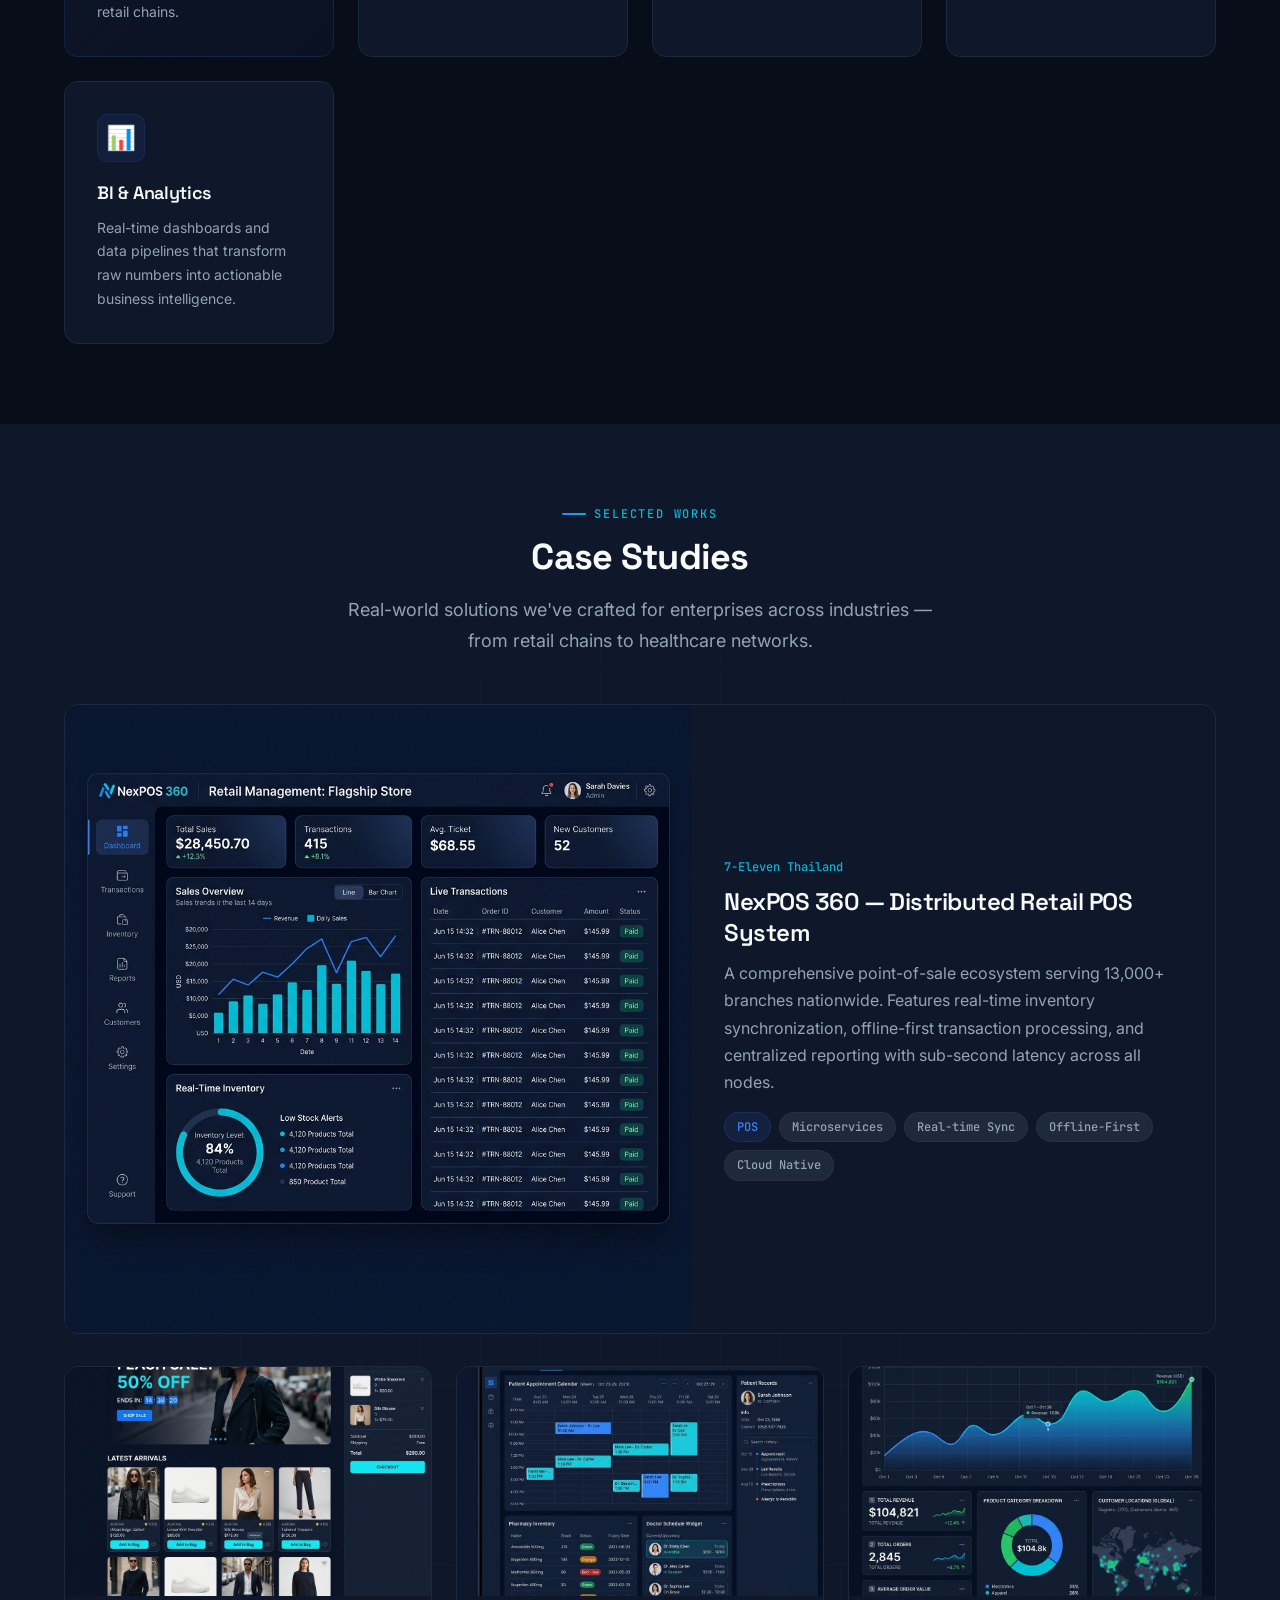
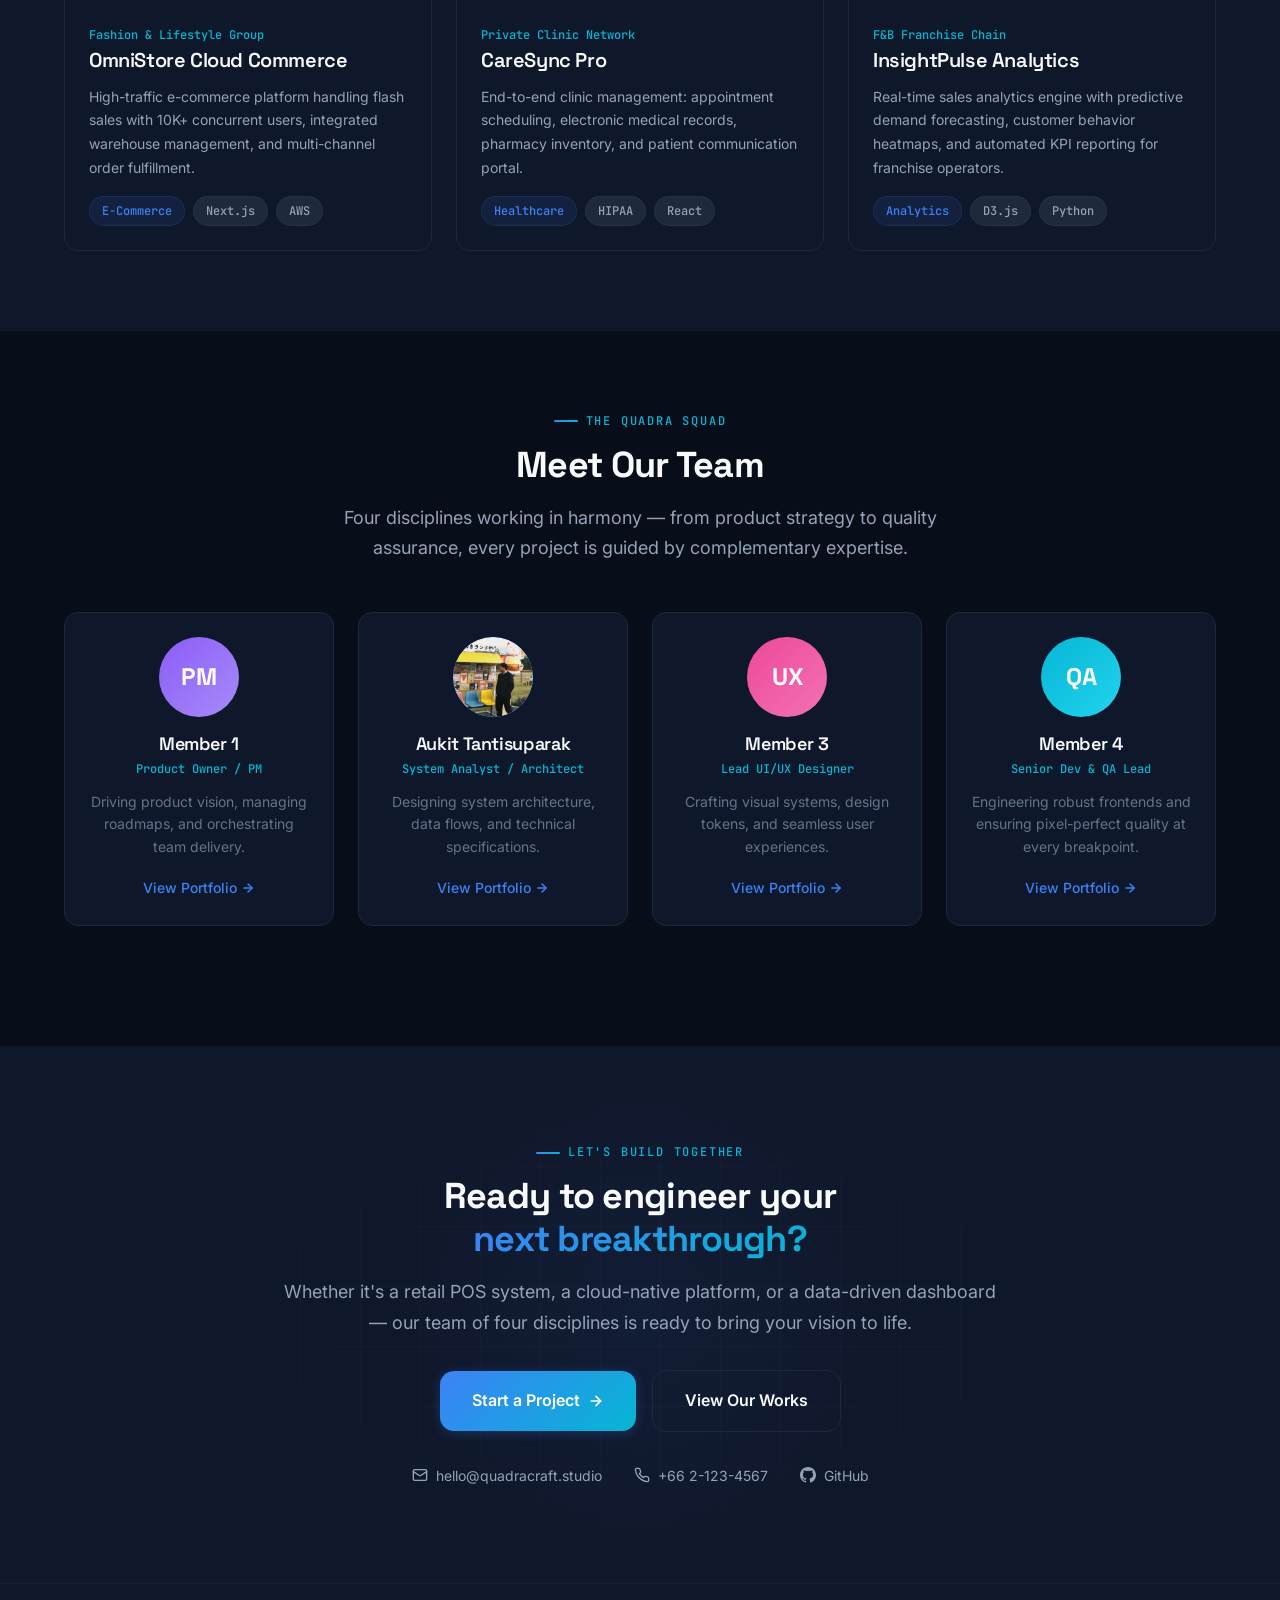
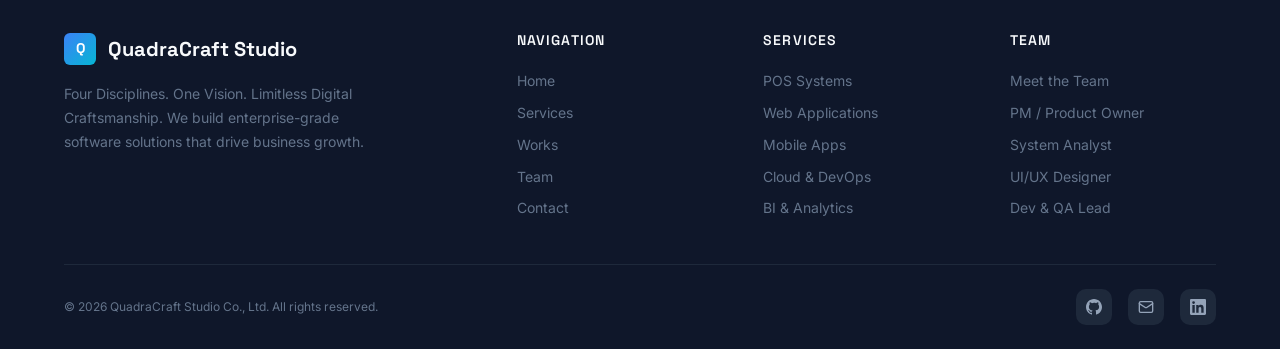
==== commit 4222d18b: "feat: add profile image for member 2 in team section" ====
--- a/index.html
+++ b/index.html
@@ -378,7 +378,9 @@
 
         <!-- Member 2: SA -->
         <div class="team-card reveal reveal-delay-1">
-          <div class="team-card__avatar team-card__avatar--sa">SA</div>
+          <div class="team-card__avatar team-card__avatar--sa">
+            <img src="portfolios/member2-sa/avatart.JPG" alt="Aukit Tantisuparak">
+          </div>
           <h3 class="team-card__name">Aukit Tantisuparak</h3>
           <div class="team-card__role">System Analyst / Architect</div>
           <p class="team-card__bio">Designing system architecture, data flows, and technical specifications.</p>
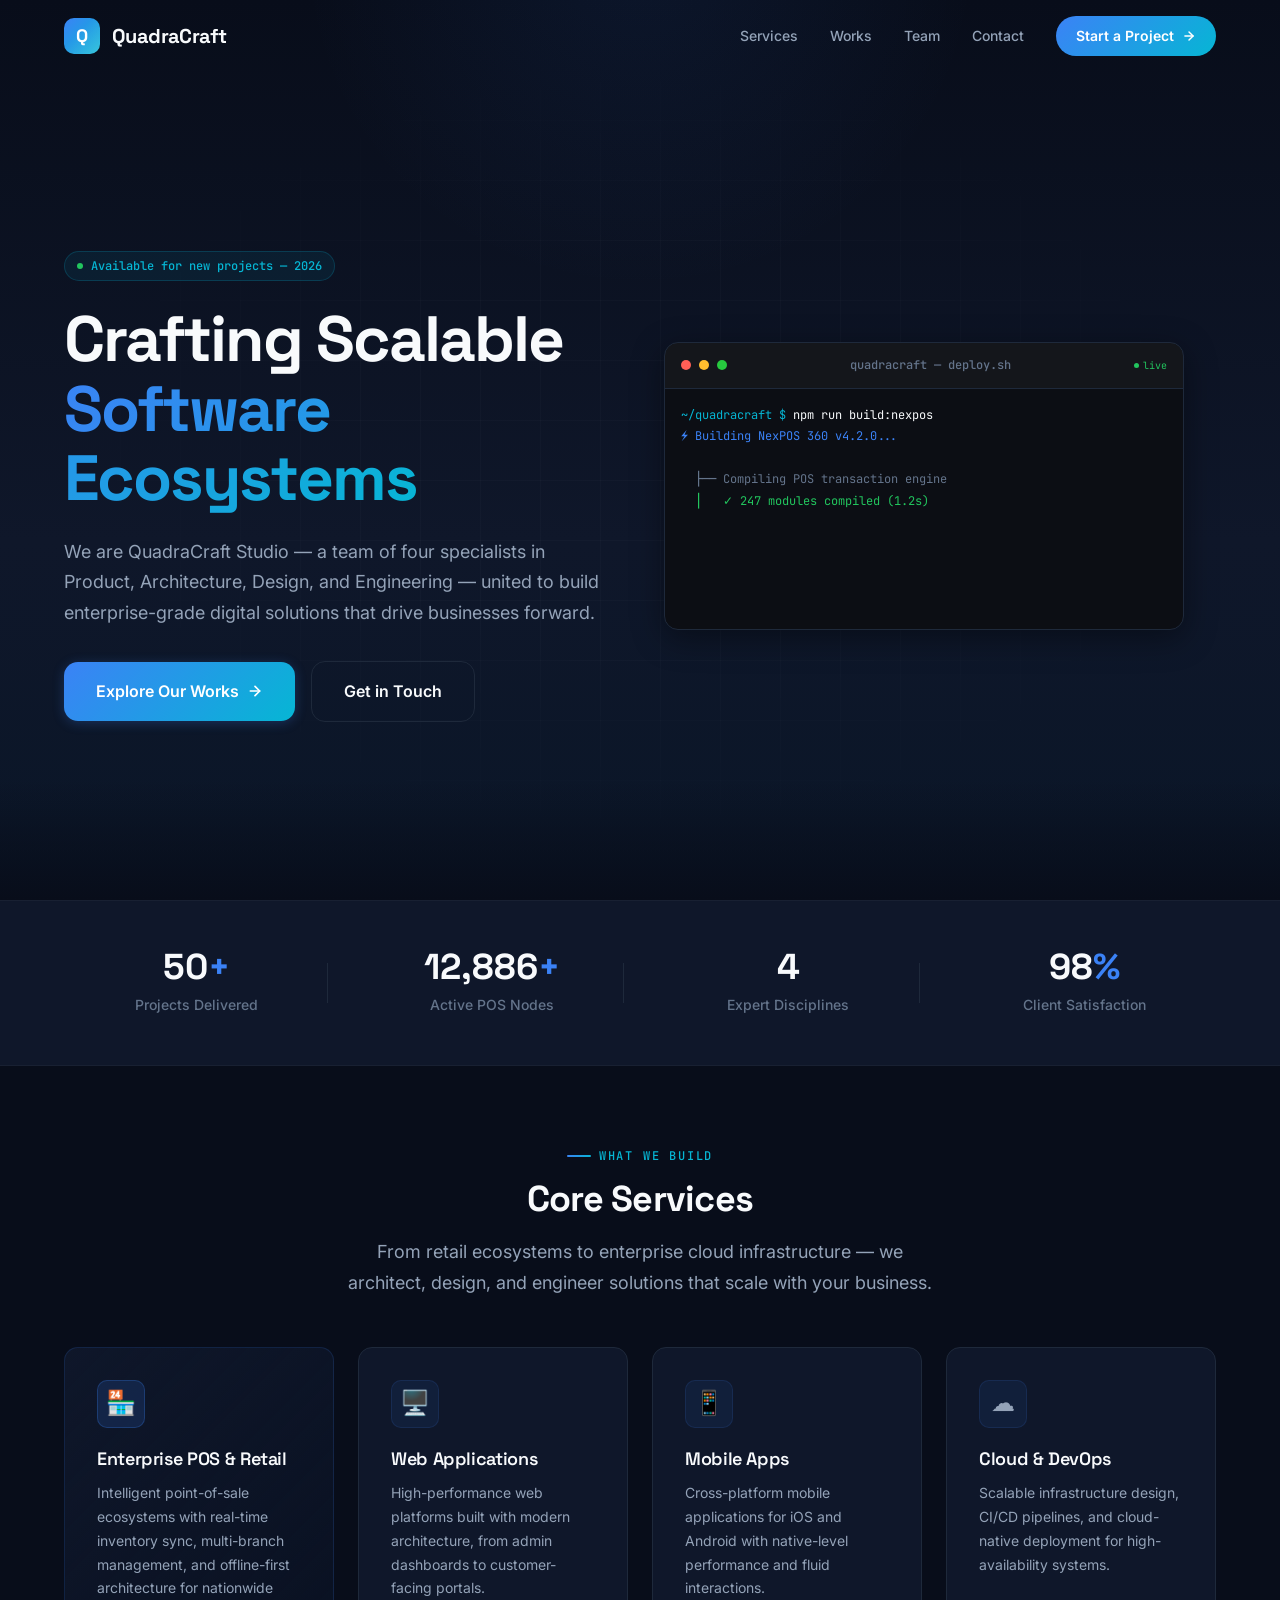
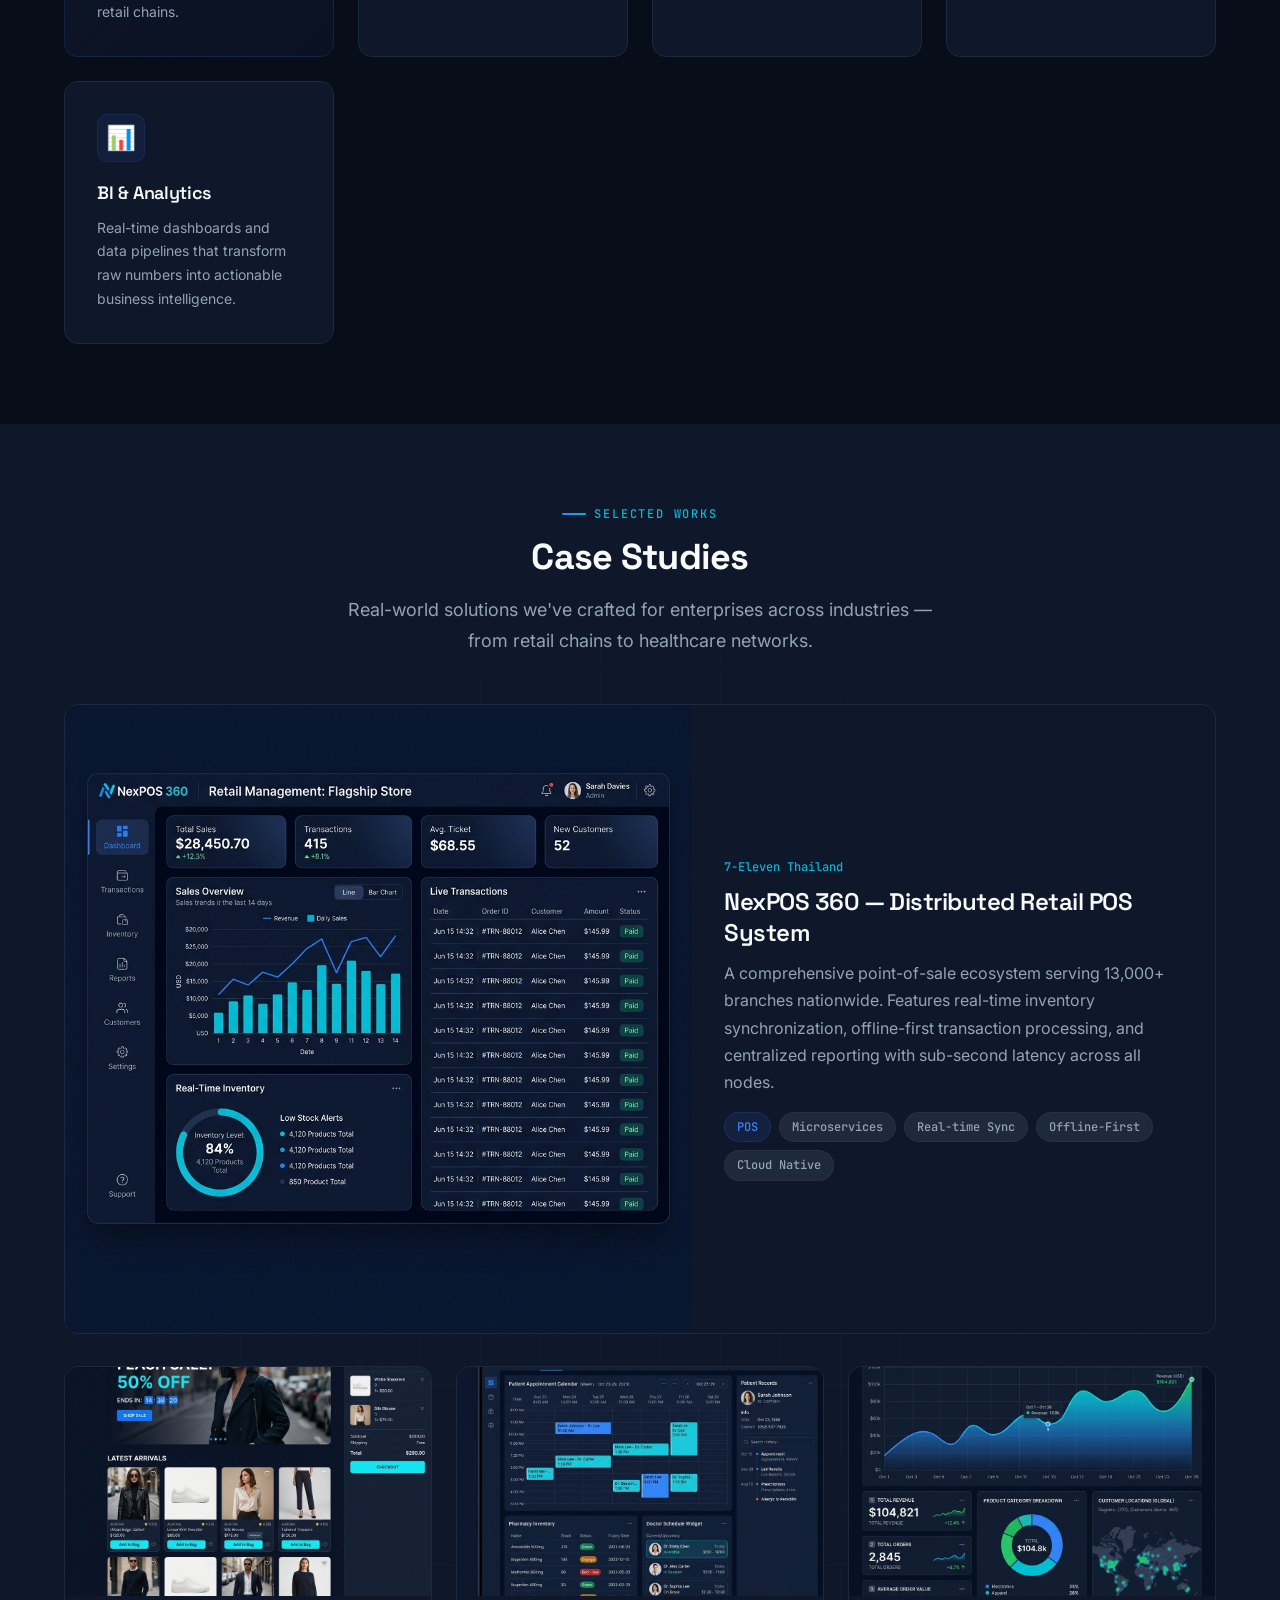
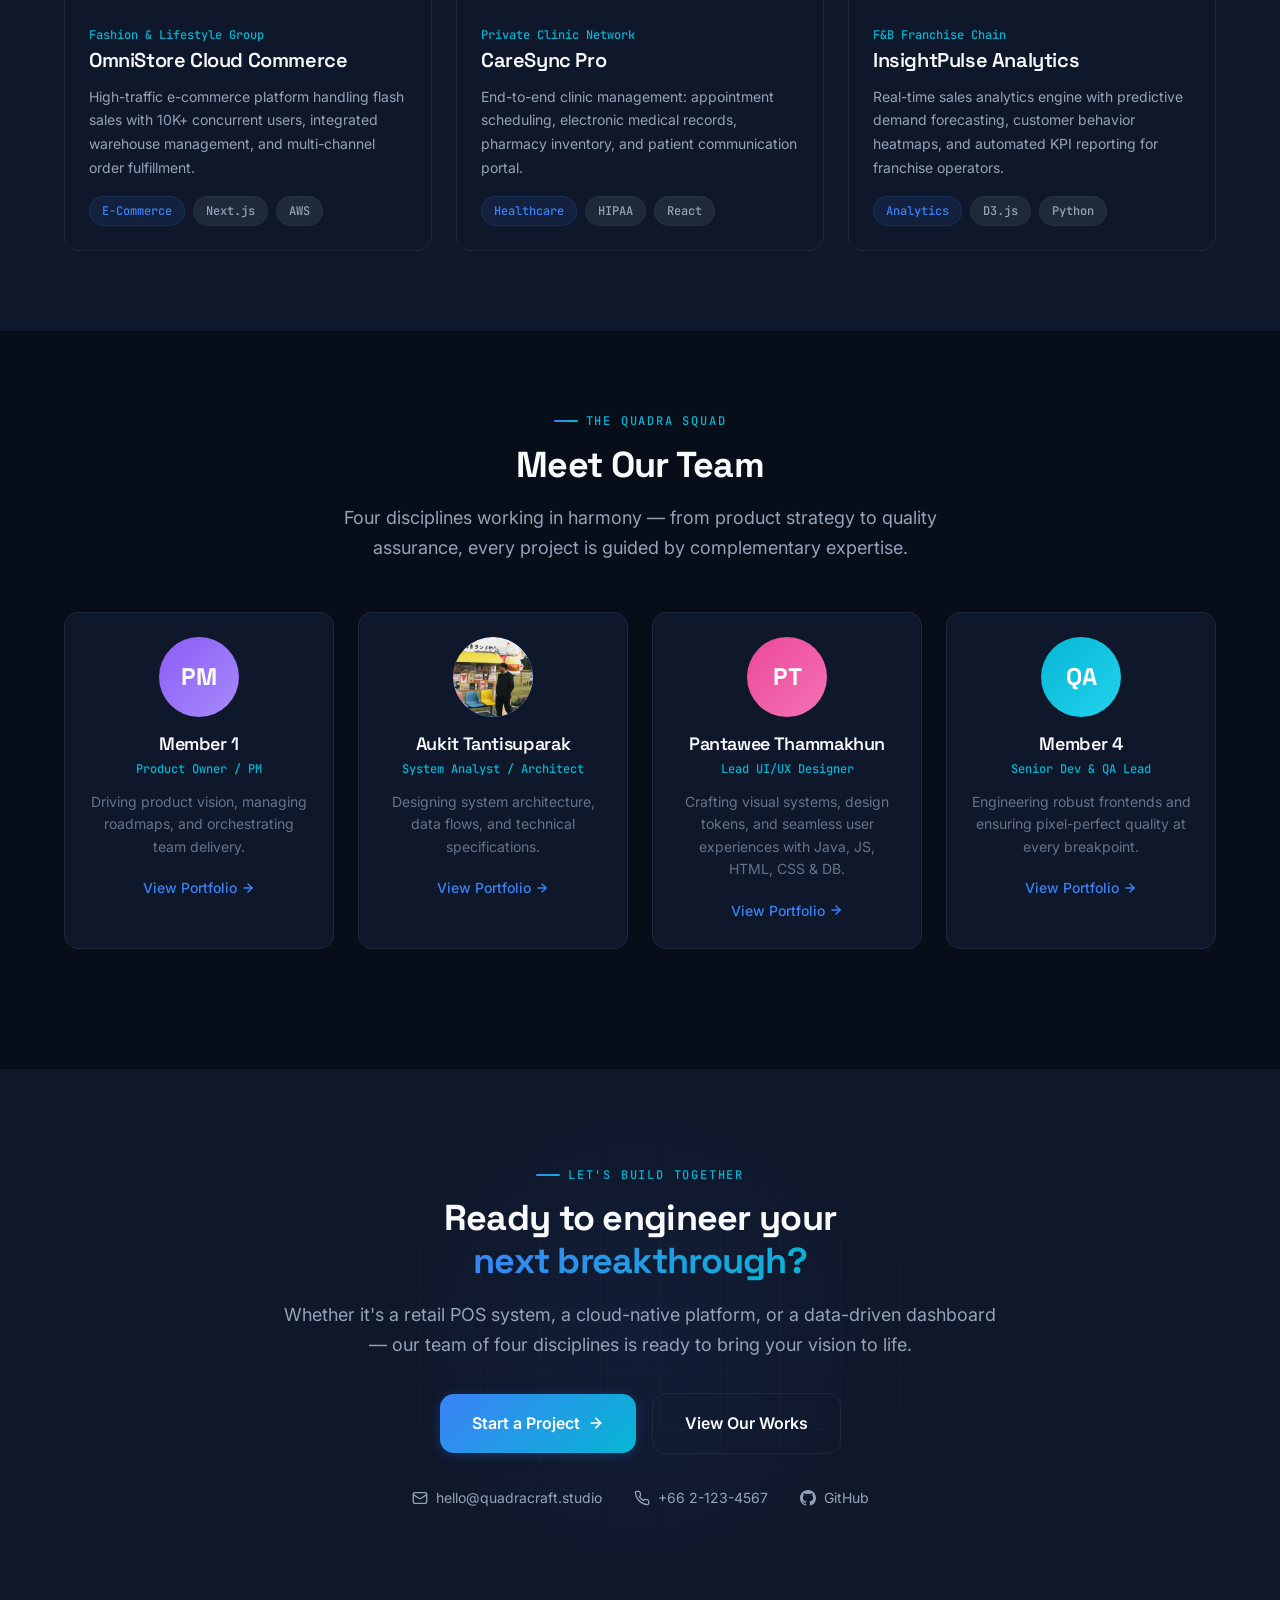
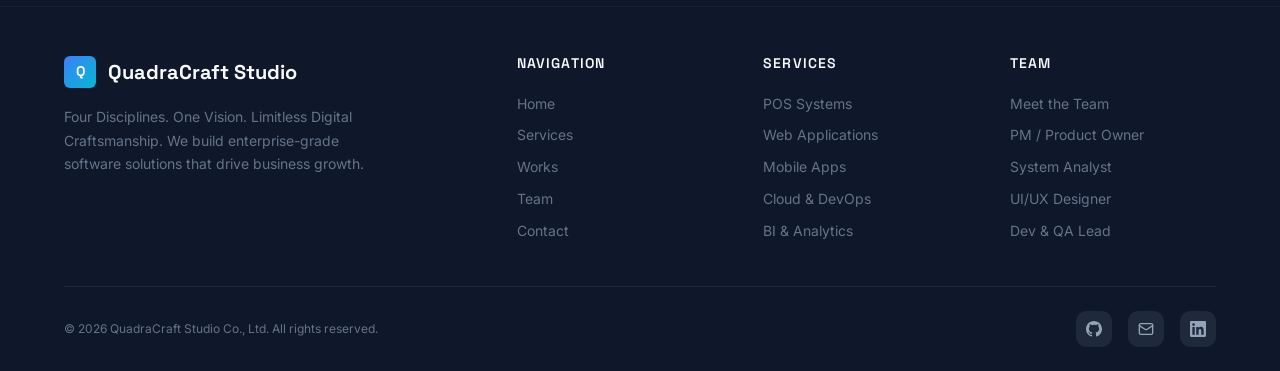
==== commit b3486d1d: "สร้าง portfolio ของ member 3" ====
--- a/index.html
+++ b/index.html
@@ -396,10 +396,10 @@
 
         <!-- Member 3: Designer -->
         <div class="team-card reveal reveal-delay-2">
-          <div class="team-card__avatar team-card__avatar--designer">UX</div>
-          <h3 class="team-card__name">Member 3</h3>
+          <div class="team-card__avatar team-card__avatar--designer">PT</div>
+          <h3 class="team-card__name">Pantawee Thammakhun</h3>
           <div class="team-card__role">Lead UI/UX Designer</div>
-          <p class="team-card__bio">Crafting visual systems, design tokens, and seamless user experiences.</p>
+          <p class="team-card__bio">Crafting visual systems, design tokens, and seamless user experiences with Java, JS, HTML, CSS &amp; DB.</p>
           <a href="portfolios/member3-designer/index.html" class="team-card__link">
             View Portfolio
             <svg width="14" height="14" viewBox="0 0 24 24" fill="none" stroke="currentColor" stroke-width="2.5"
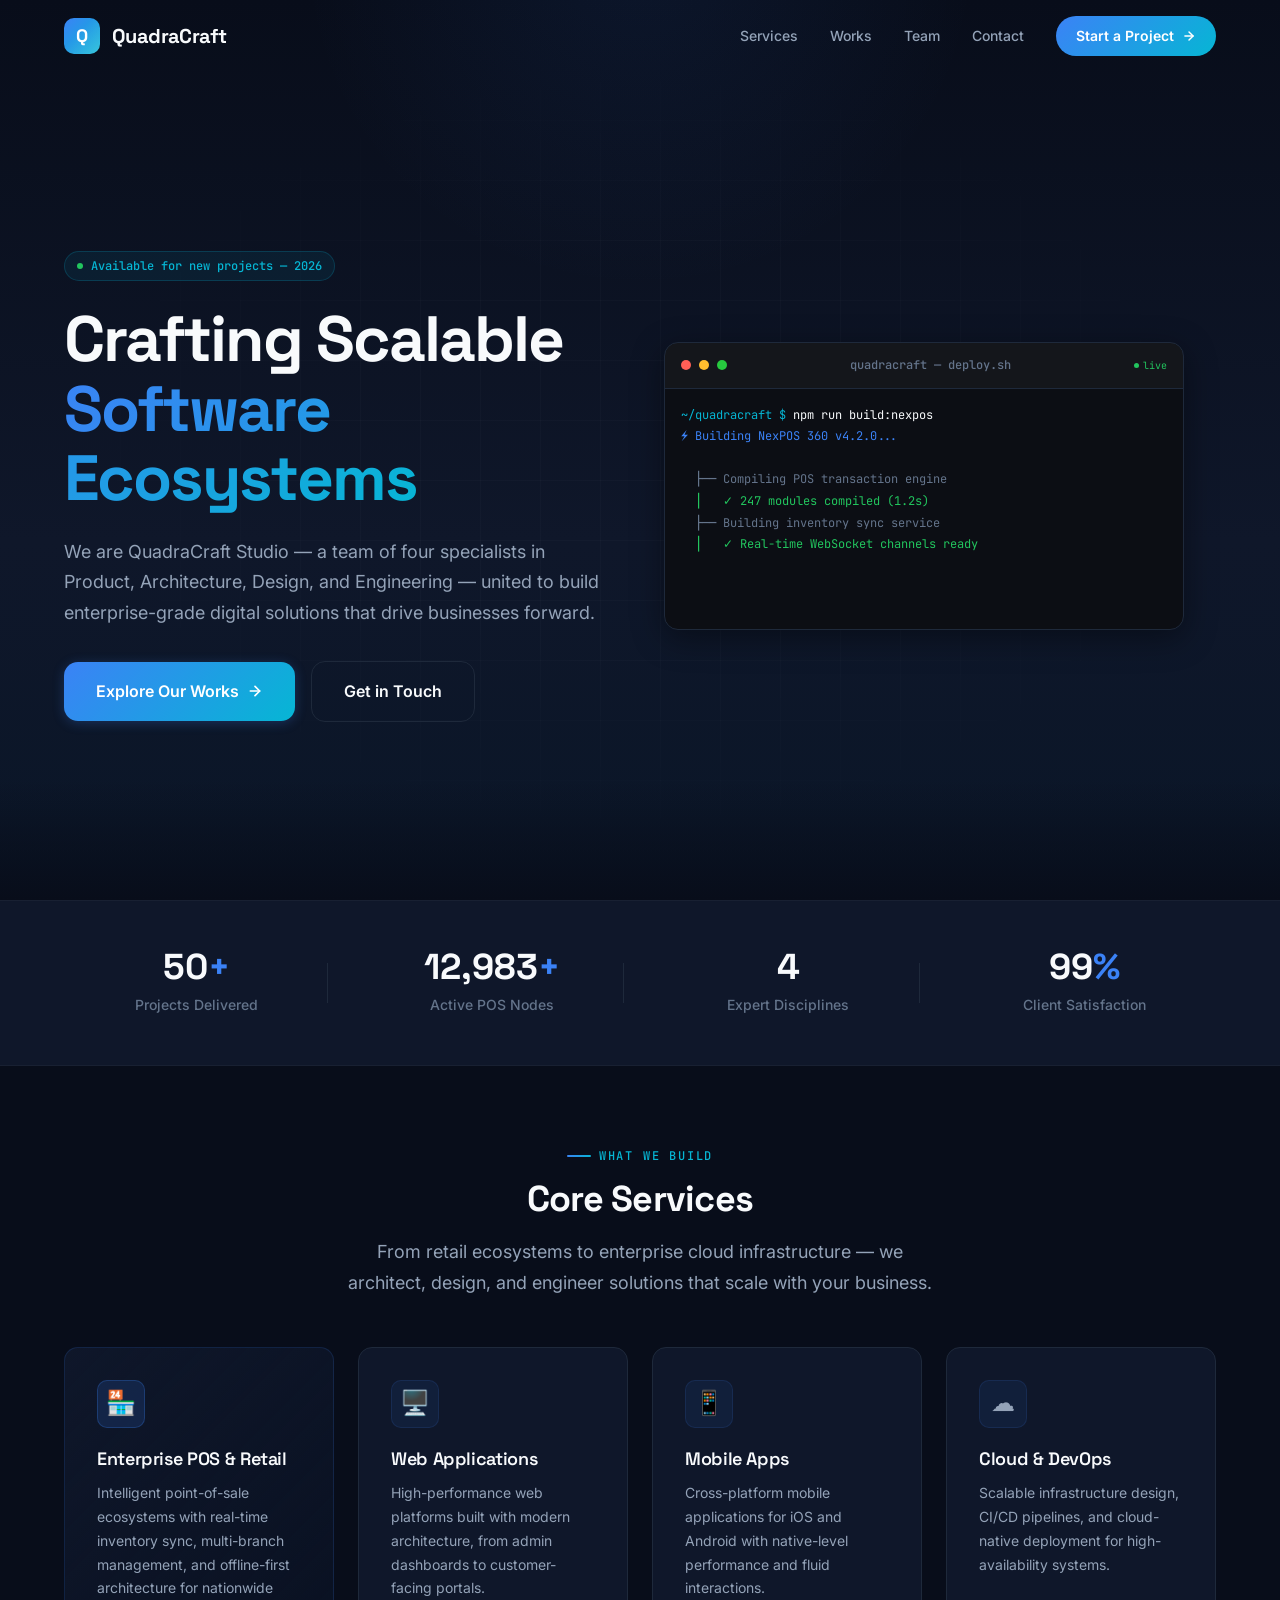
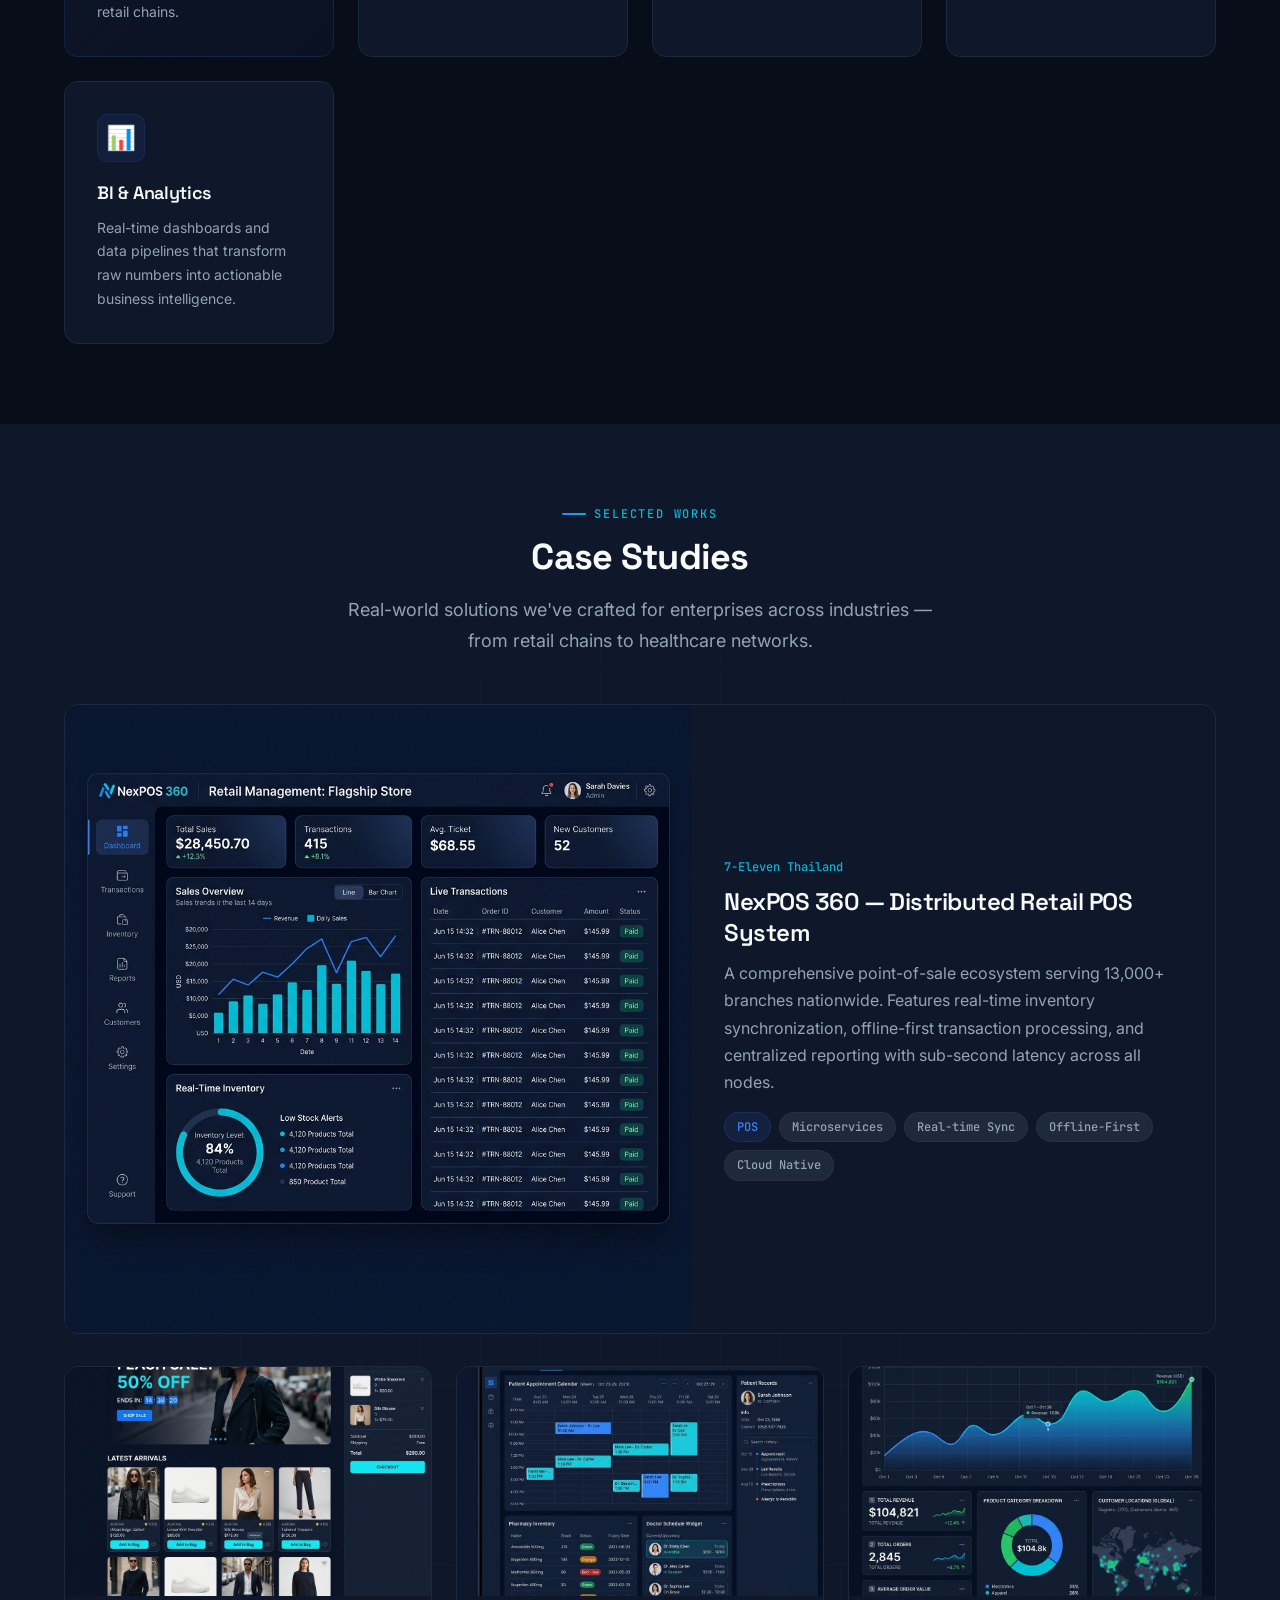
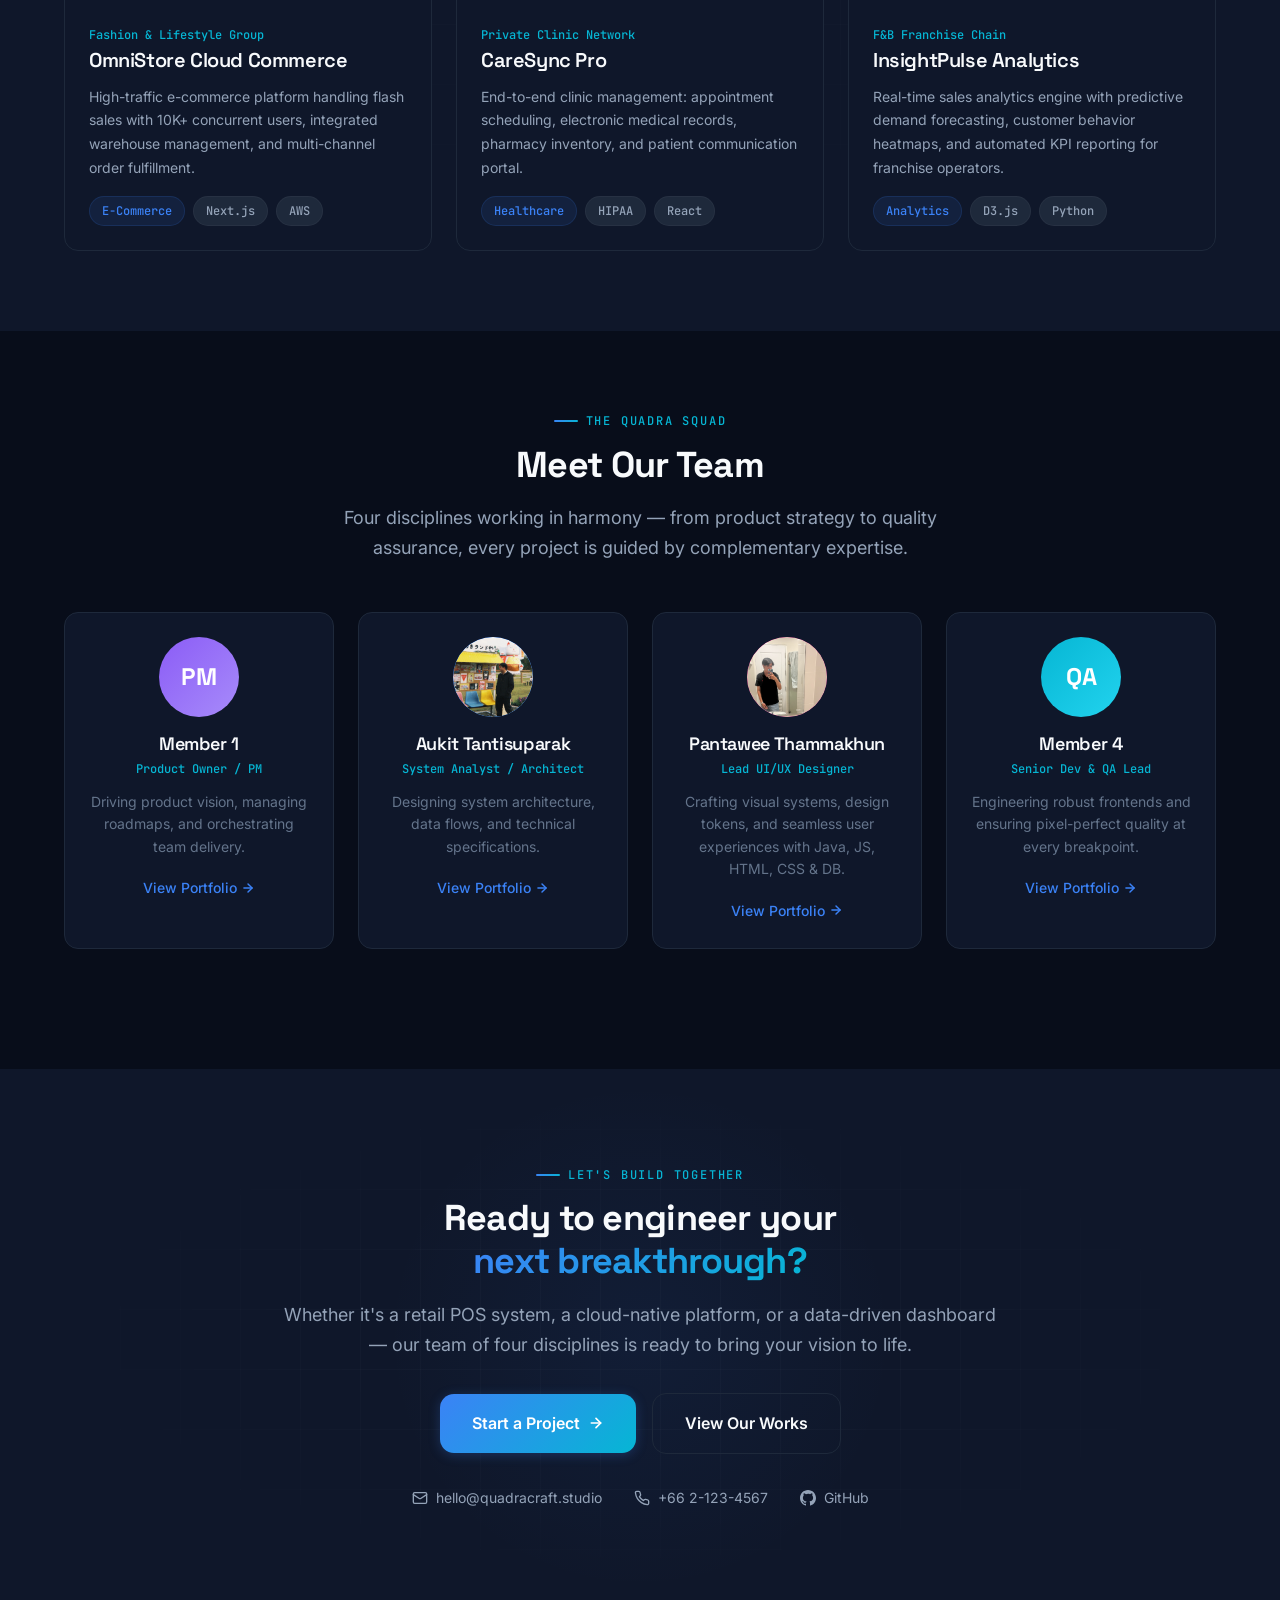
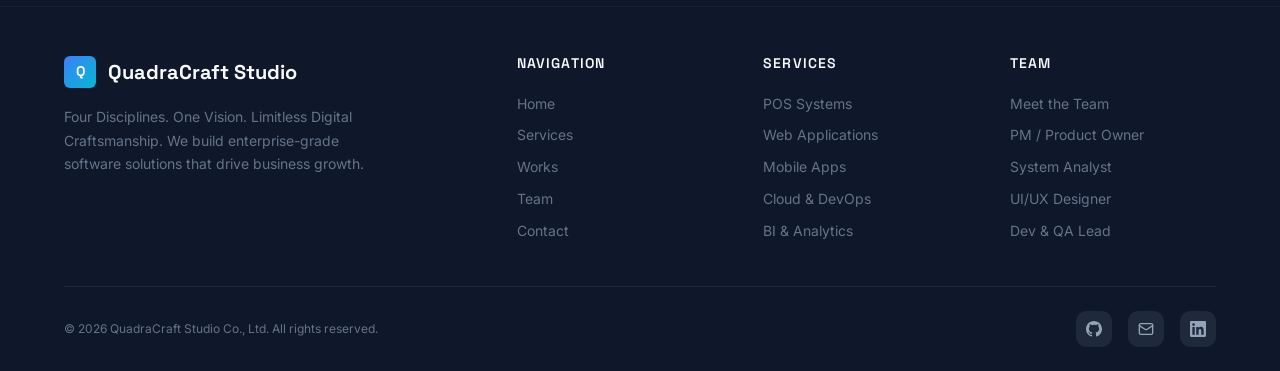
==== commit 3d06cc1d: "เพิ่มรูปโปรไฟล์ Member 3 (Pantawee Thammakhun)" ====
--- a/index.html
+++ b/index.html
@@ -396,7 +396,9 @@
 
         <!-- Member 3: Designer -->
         <div class="team-card reveal reveal-delay-2">
-          <div class="team-card__avatar team-card__avatar--designer">PT</div>
+          <div class="team-card__avatar team-card__avatar--designer">
+            <img src="portfolios/member3-designer/avatar.jpg" alt="Pantawee Thammakhun">
+          </div>
           <h3 class="team-card__name">Pantawee Thammakhun</h3>
           <div class="team-card__role">Lead UI/UX Designer</div>
           <p class="team-card__bio">Crafting visual systems, design tokens, and seamless user experiences with Java, JS, HTML, CSS &amp; DB.</p>
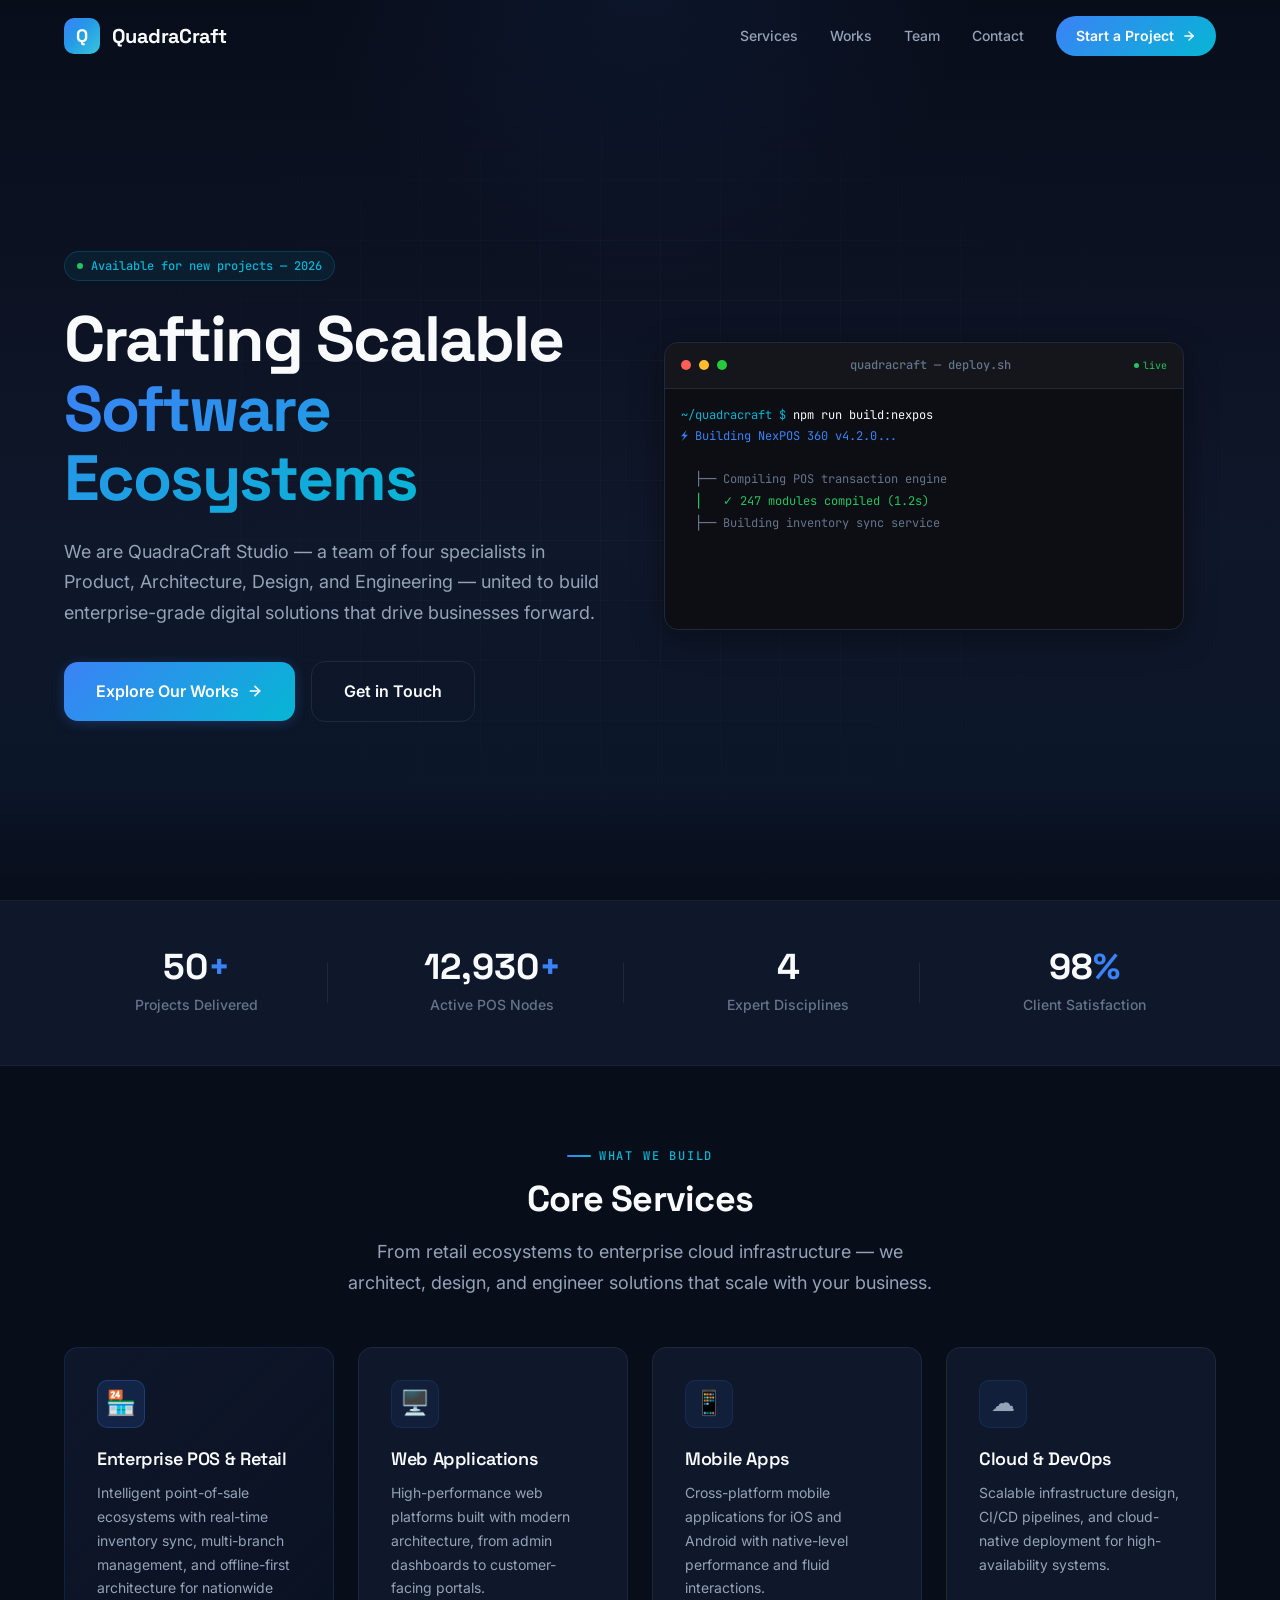
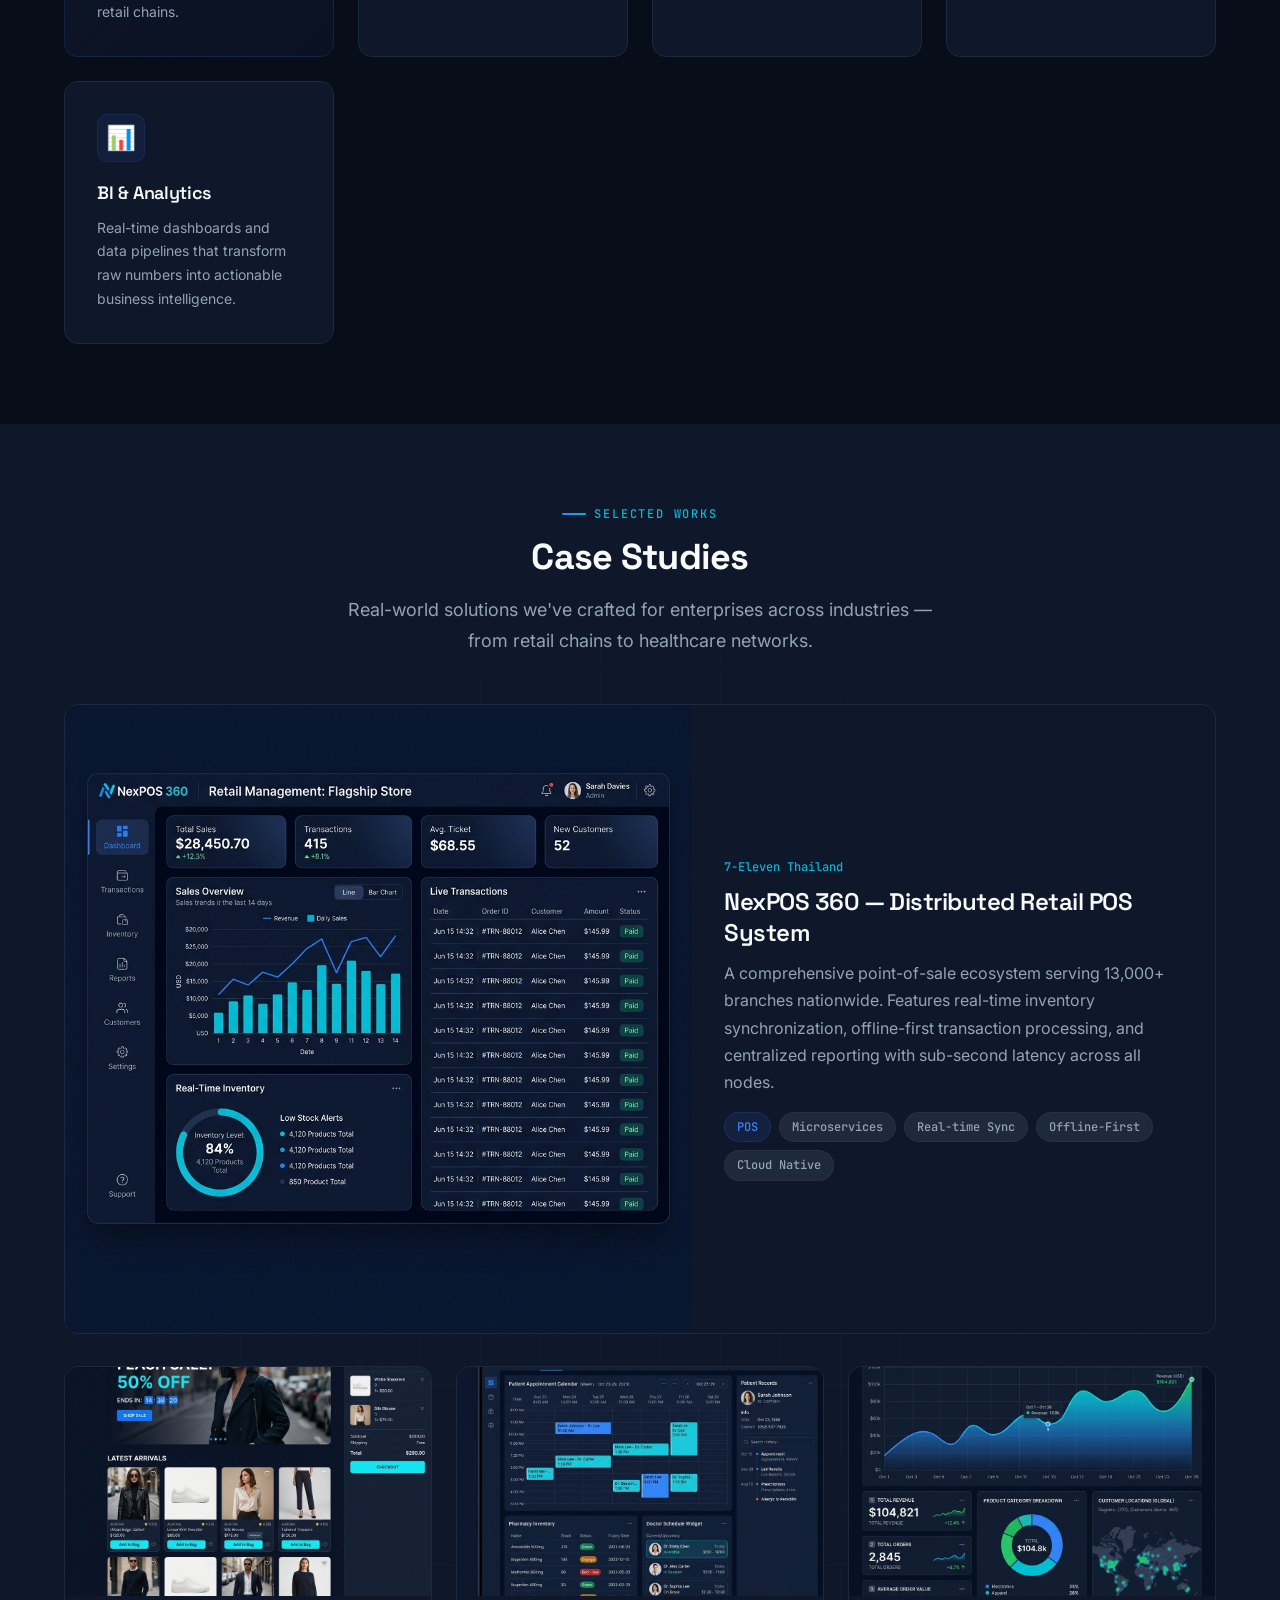
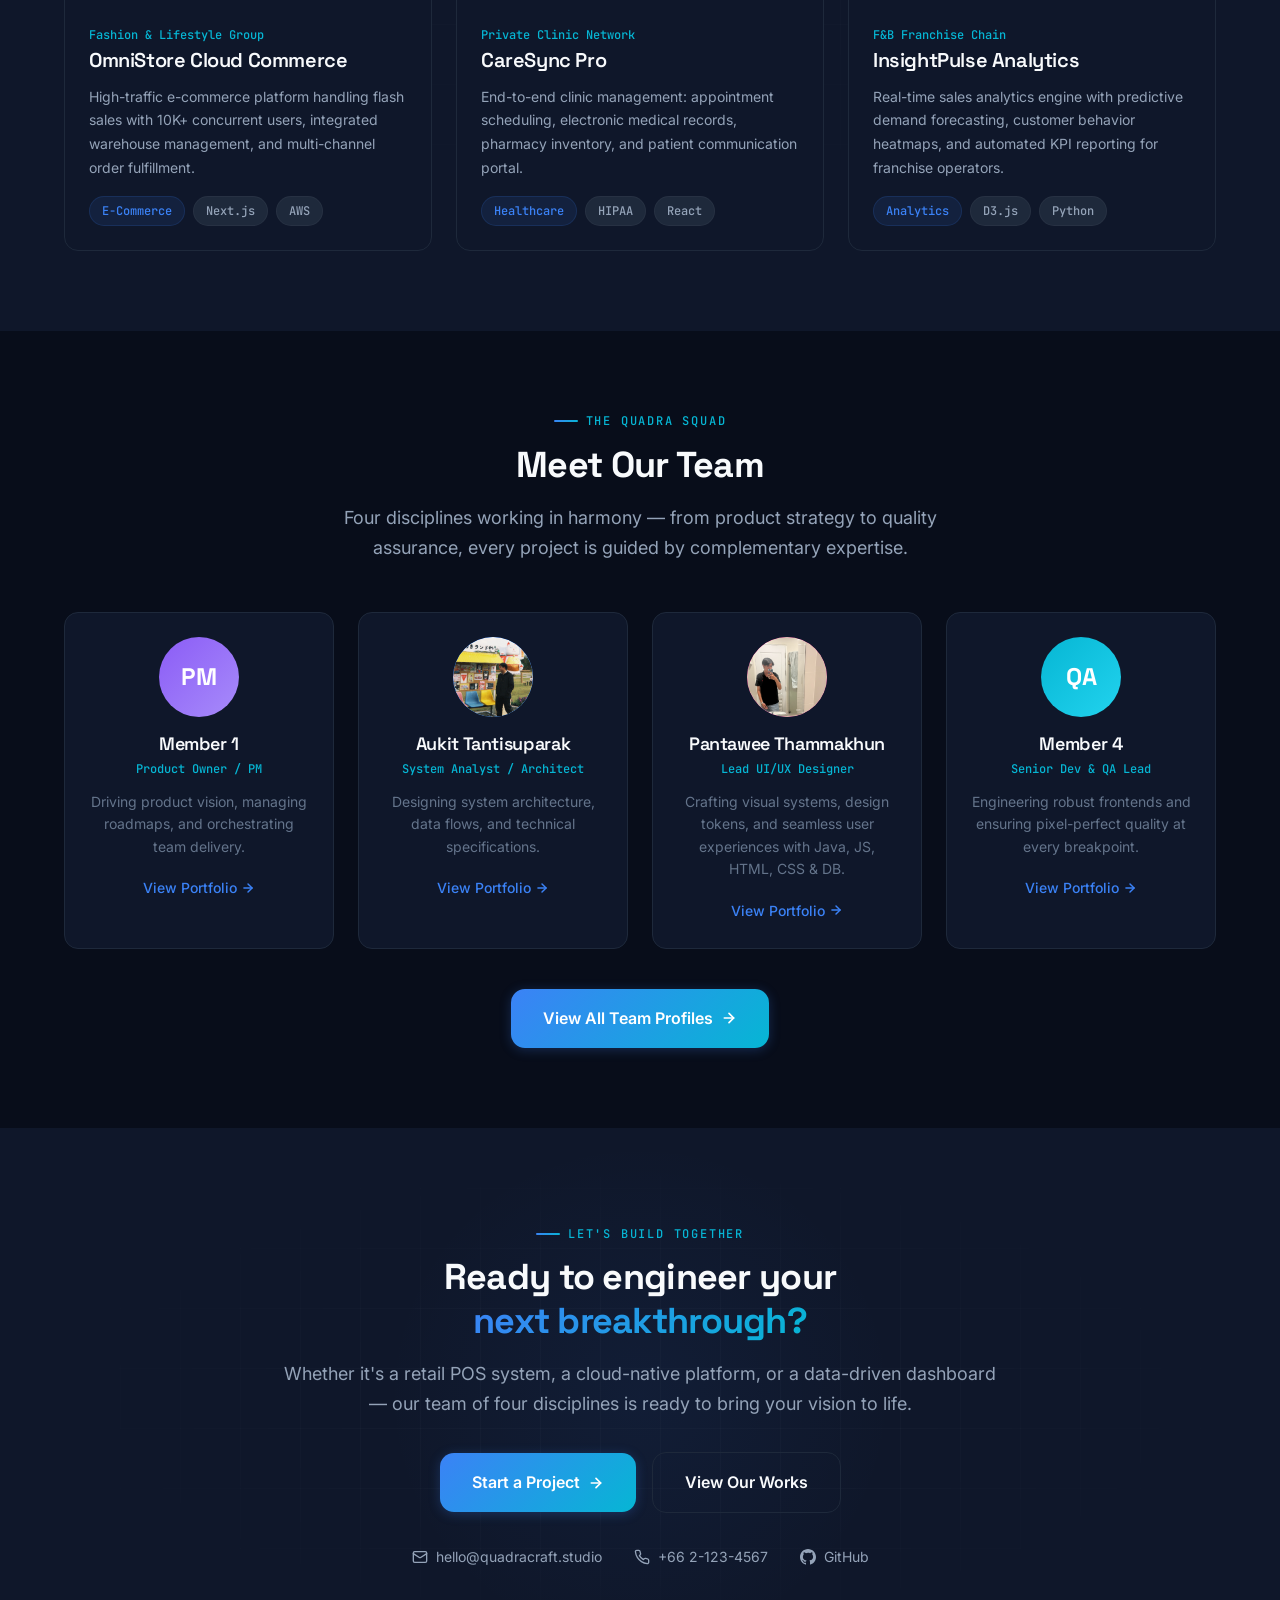
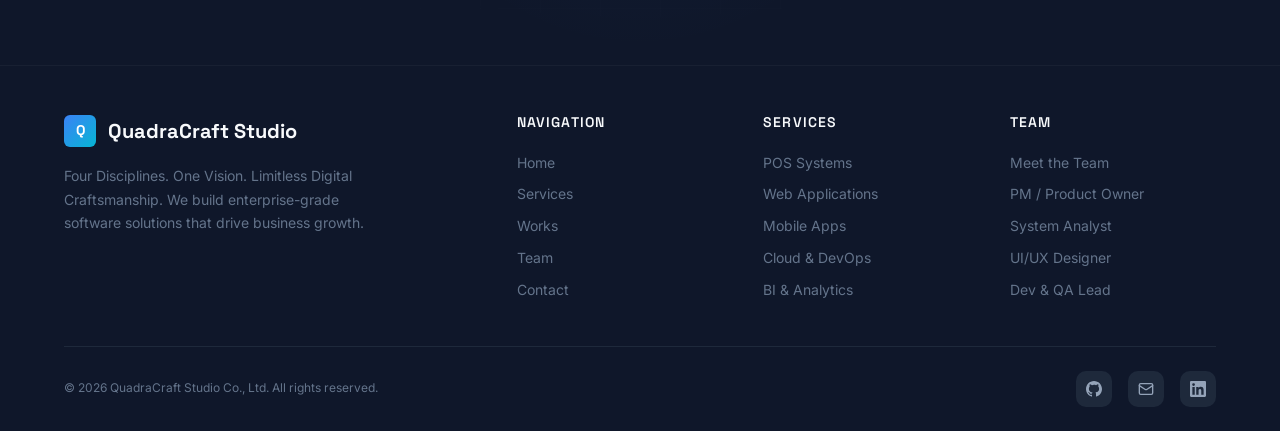
==== commit 52b802c9: "feat: เพิ่มผลงานลงportfolio member3 และเพิ่มหน้า team.html" ====
--- a/index.html
+++ b/index.html
@@ -430,6 +430,15 @@
         </div>
       </div>
 
+      <div style="text-align: center; margin-top: var(--space-10);" class="reveal">
+        <a href="team.html" class="btn btn--primary btn--lg">
+          View All Team Profiles
+          <svg width="16" height="16" viewBox="0 0 24 24" fill="none" stroke="currentColor" stroke-width="2.5" stroke-linecap="round" stroke-linejoin="round">
+            <path d="M5 12h14" />
+            <path d="m12 5 7 7-7 7" />
+          </svg>
+        </a>
+      </div>
 
     </div>
   </section>
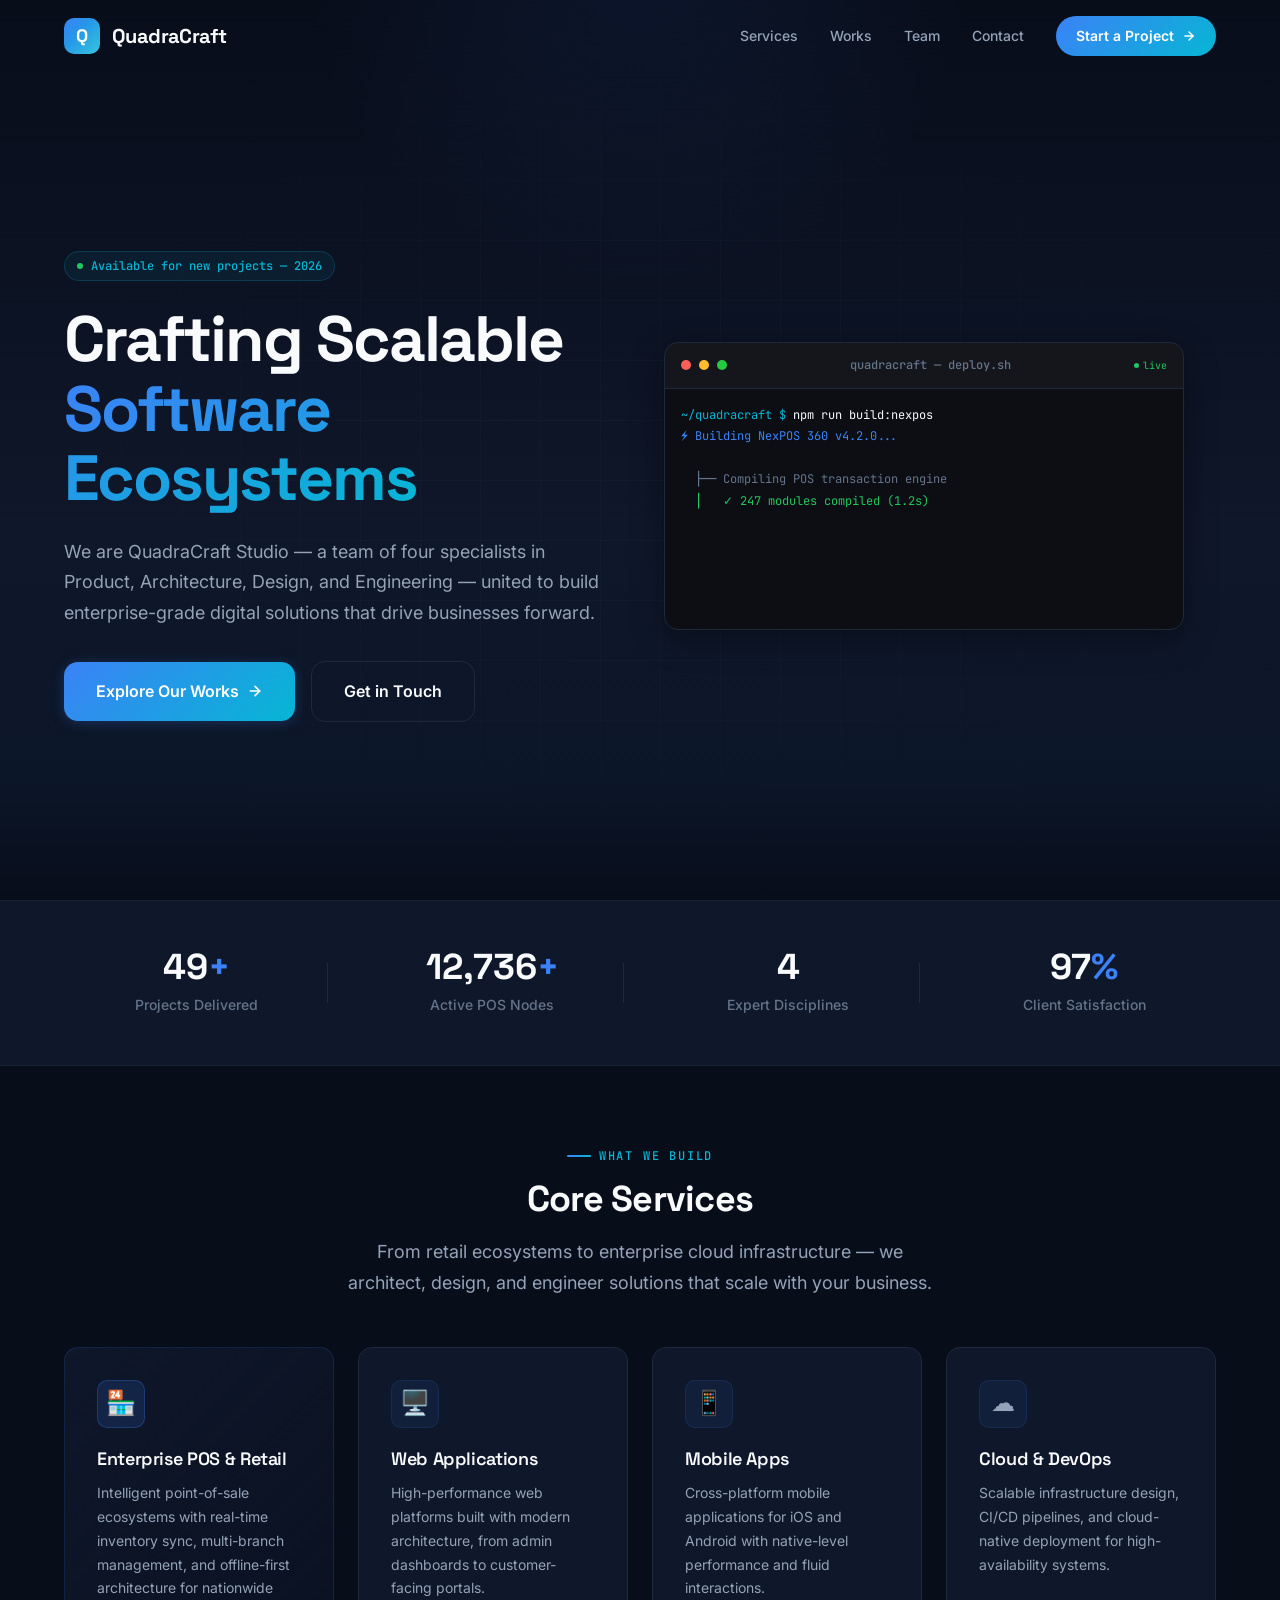
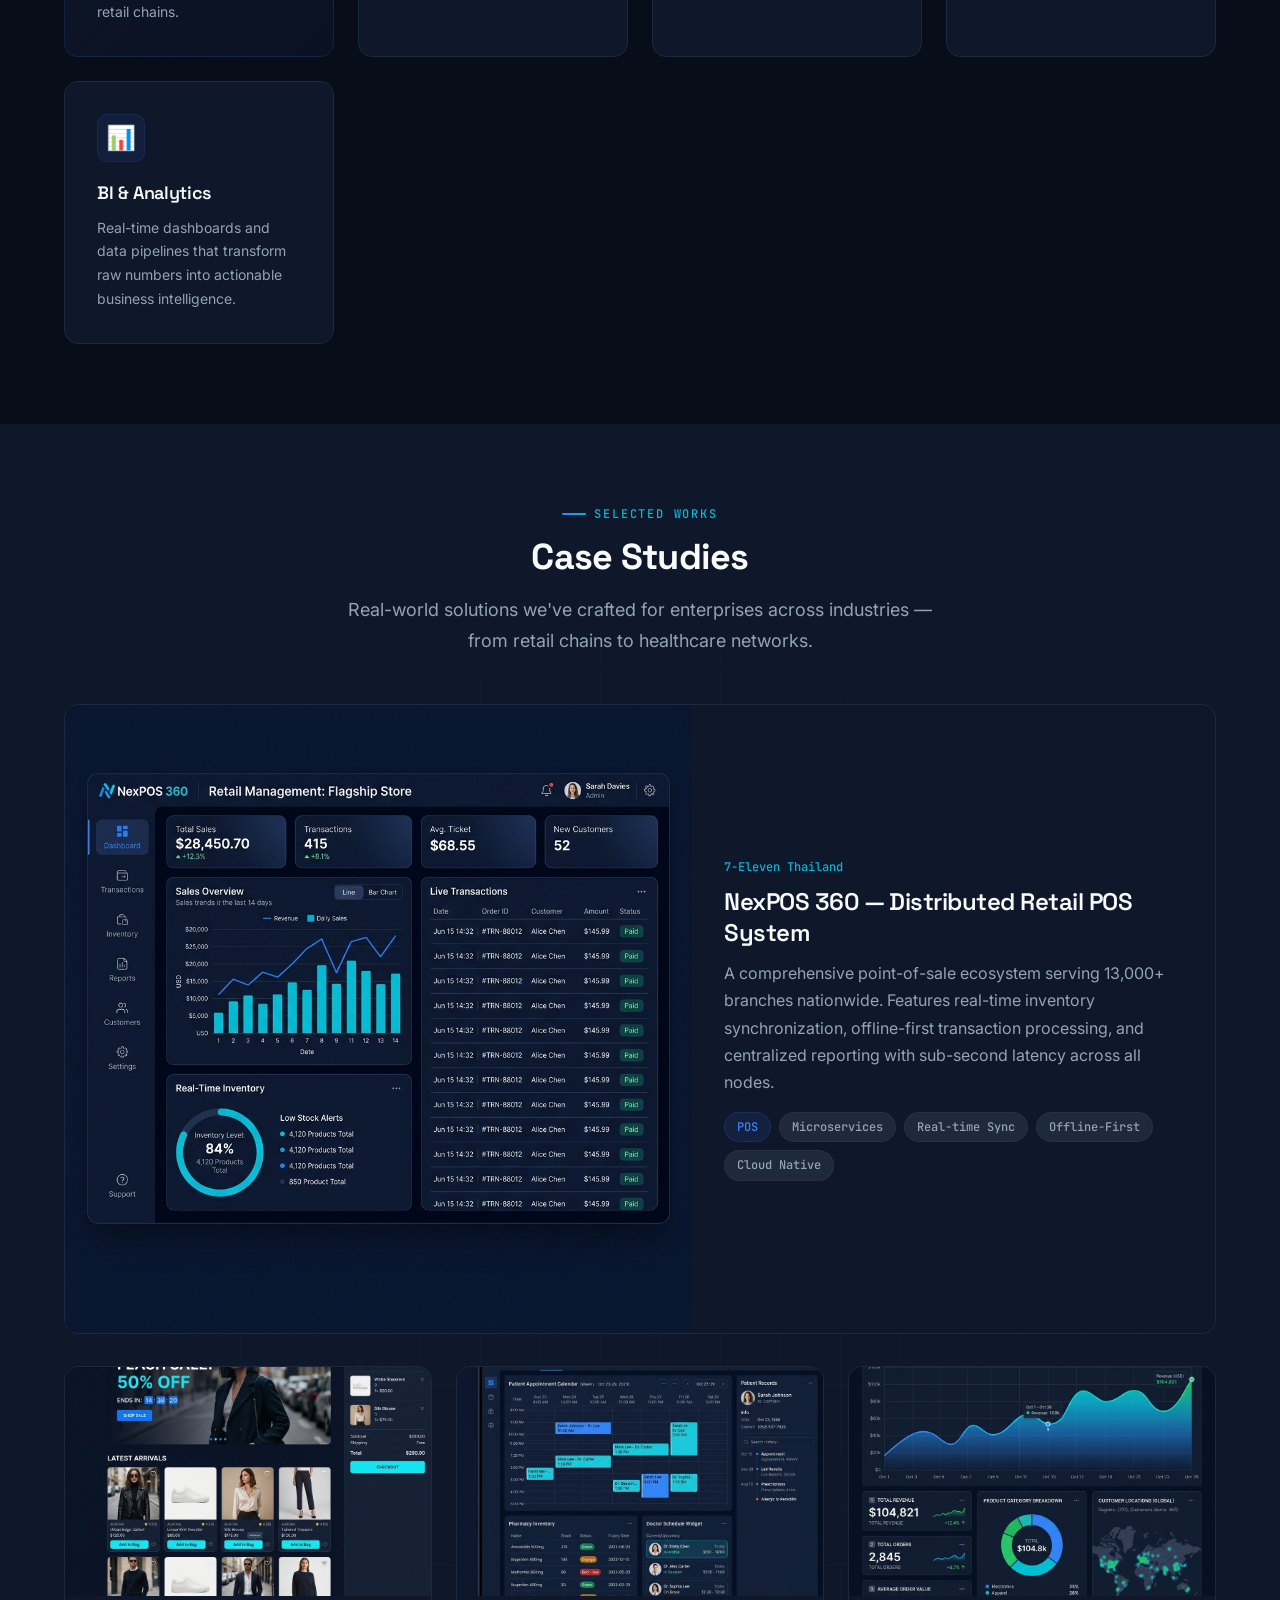
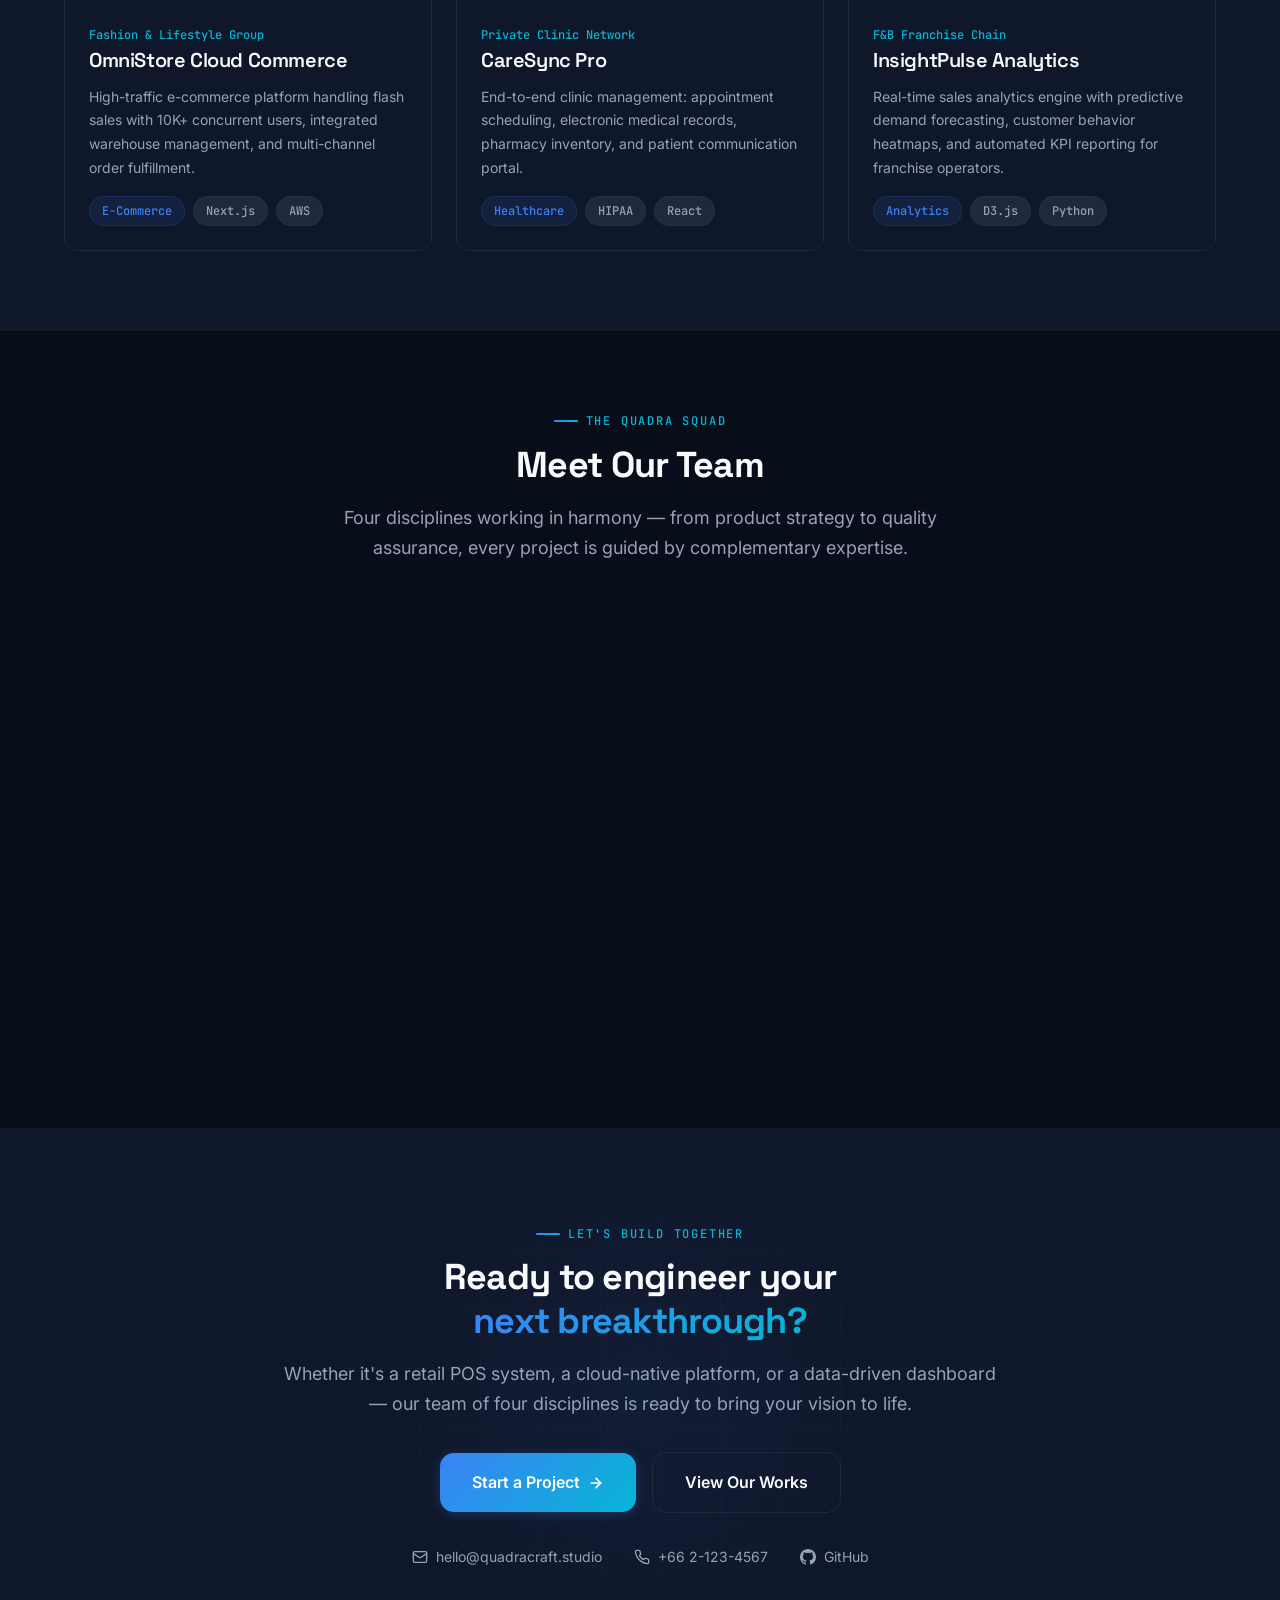
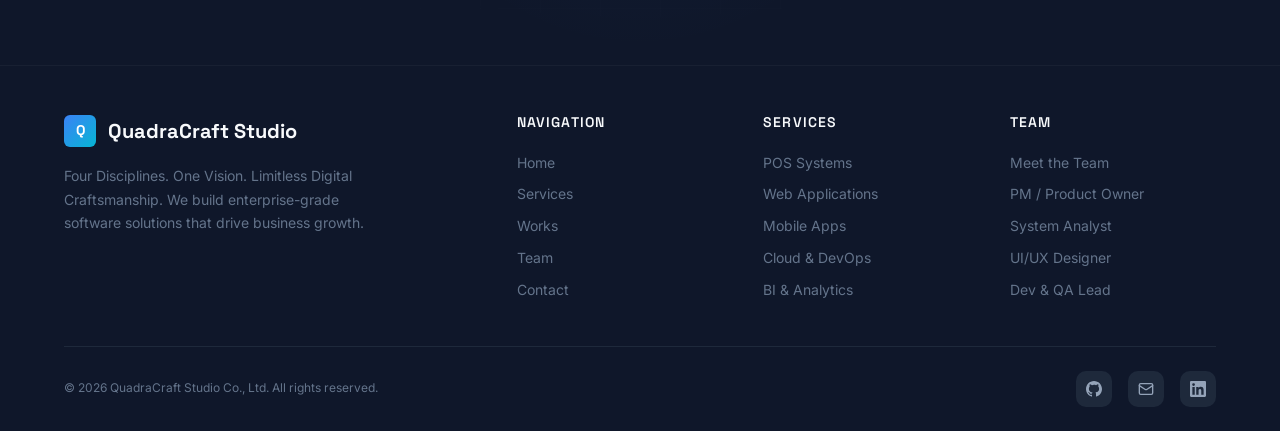
==== commit 4c41c321: "feat: add interactive member portfolio page with 3D tilt hero effect, dynamic particle background, a" ====
--- a/index.html
+++ b/index.html
@@ -401,7 +401,8 @@
           </div>
           <h3 class="team-card__name">Pantawee Thammakhun</h3>
           <div class="team-card__role">Lead UI/UX Designer</div>
-          <p class="team-card__bio">Crafting visual systems, design tokens, and seamless user experiences with Java, JS, HTML, CSS &amp; DB.</p>
+          <p class="team-card__bio">Crafting visual systems, design tokens, and seamless user experiences with Java, JS,
+            HTML, CSS &amp; DB.</p>
           <a href="portfolios/member3-designer/index.html" class="team-card__link">
             View Portfolio
             <svg width="14" height="14" viewBox="0 0 24 24" fill="none" stroke="currentColor" stroke-width="2.5"
@@ -414,8 +415,10 @@
 
         <!-- Member 4: Dev/QA -->
         <div class="team-card reveal reveal-delay-3">
-          <div class="team-card__avatar team-card__avatar--dev">QA</div>
-          <h3 class="team-card__name">Member 4</h3>
+          <div class="team-card__avatar team-card__avatar--dev">
+            <img src="portfolios/member4-dev/avatar.JPG" alt="Phurin Chaiprasan">
+          </div>
+          <h3 class="team-card__name">Phurin Chaiprasan</h3>
           <div class="team-card__role">Senior Dev & QA Lead</div>
           <p class="team-card__bio">Engineering robust frontends and ensuring pixel-perfect quality at every breakpoint.
           </p>
@@ -433,7 +436,8 @@
       <div style="text-align: center; margin-top: var(--space-10);" class="reveal">
         <a href="team.html" class="btn btn--primary btn--lg">
           View All Team Profiles
-          <svg width="16" height="16" viewBox="0 0 24 24" fill="none" stroke="currentColor" stroke-width="2.5" stroke-linecap="round" stroke-linejoin="round">
+          <svg width="16" height="16" viewBox="0 0 24 24" fill="none" stroke="currentColor" stroke-width="2.5"
+            stroke-linecap="round" stroke-linejoin="round">
             <path d="M5 12h14" />
             <path d="m12 5 7 7-7 7" />
           </svg>
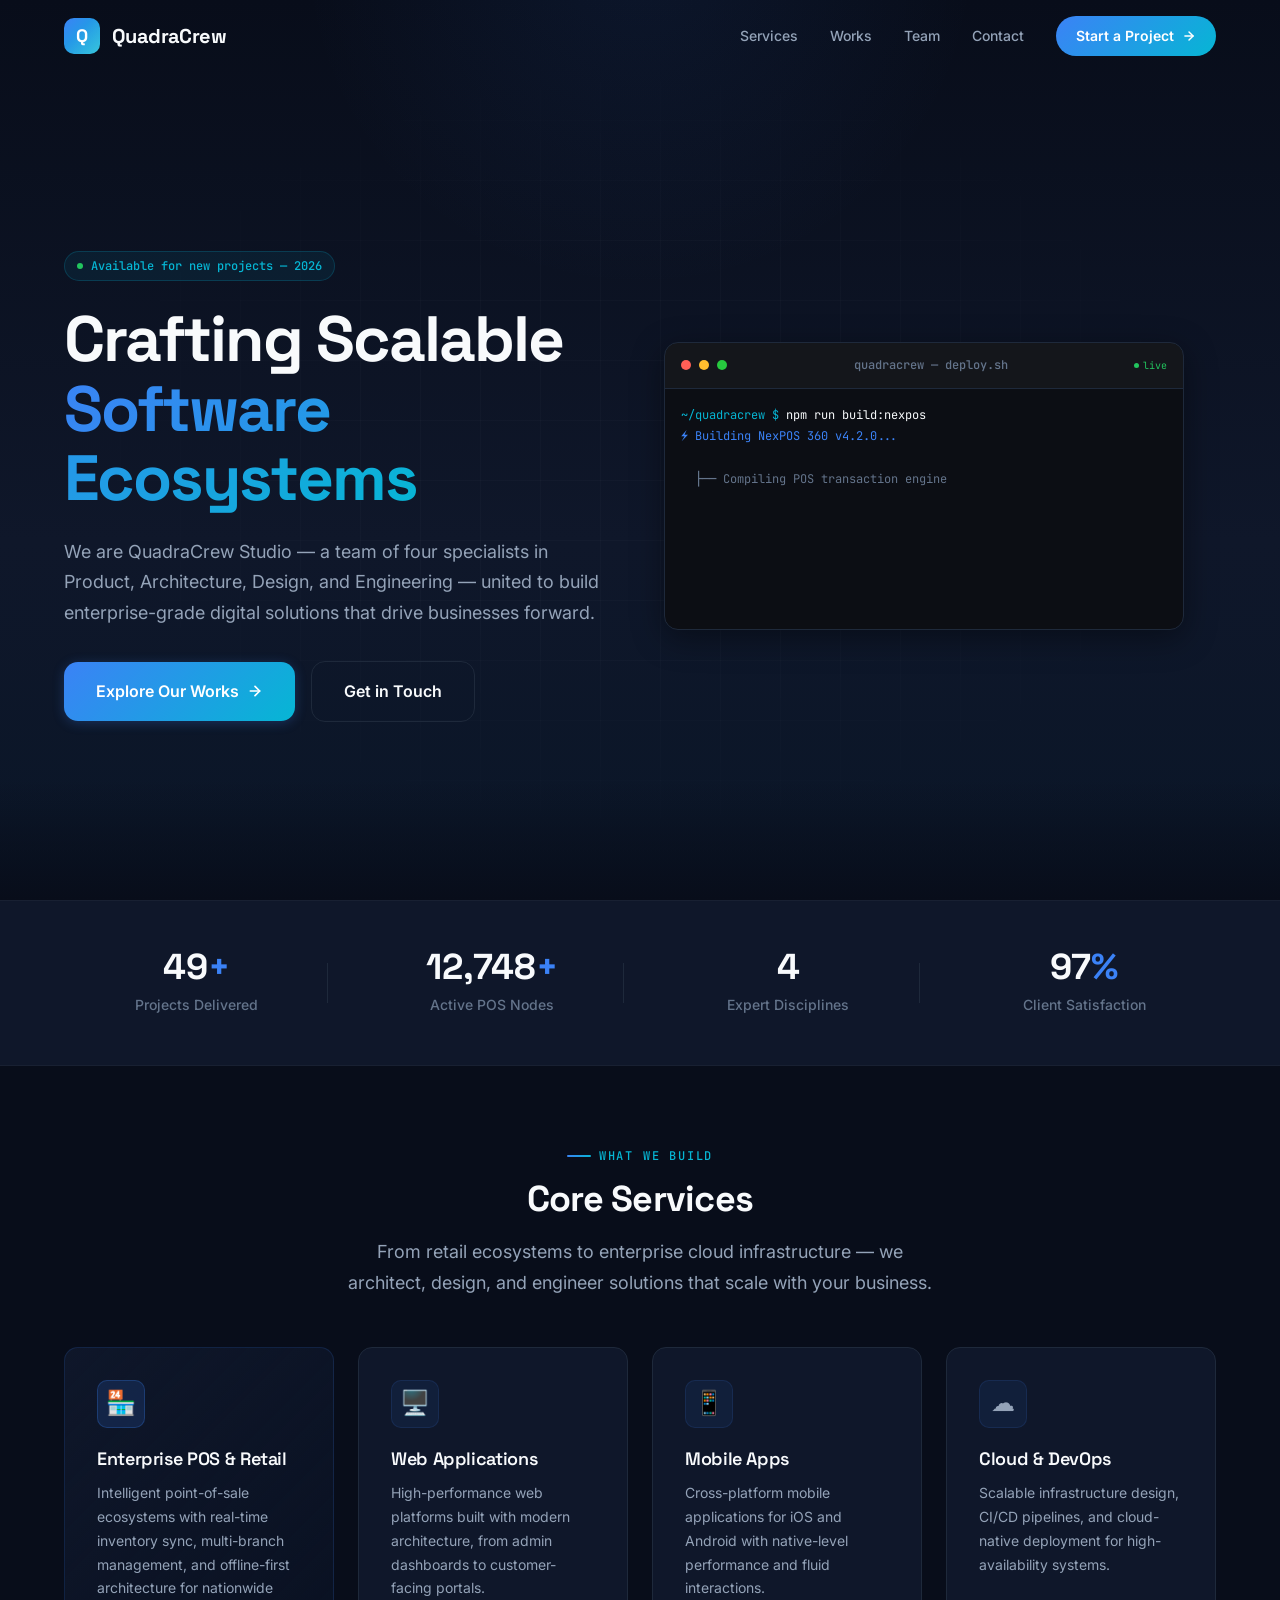
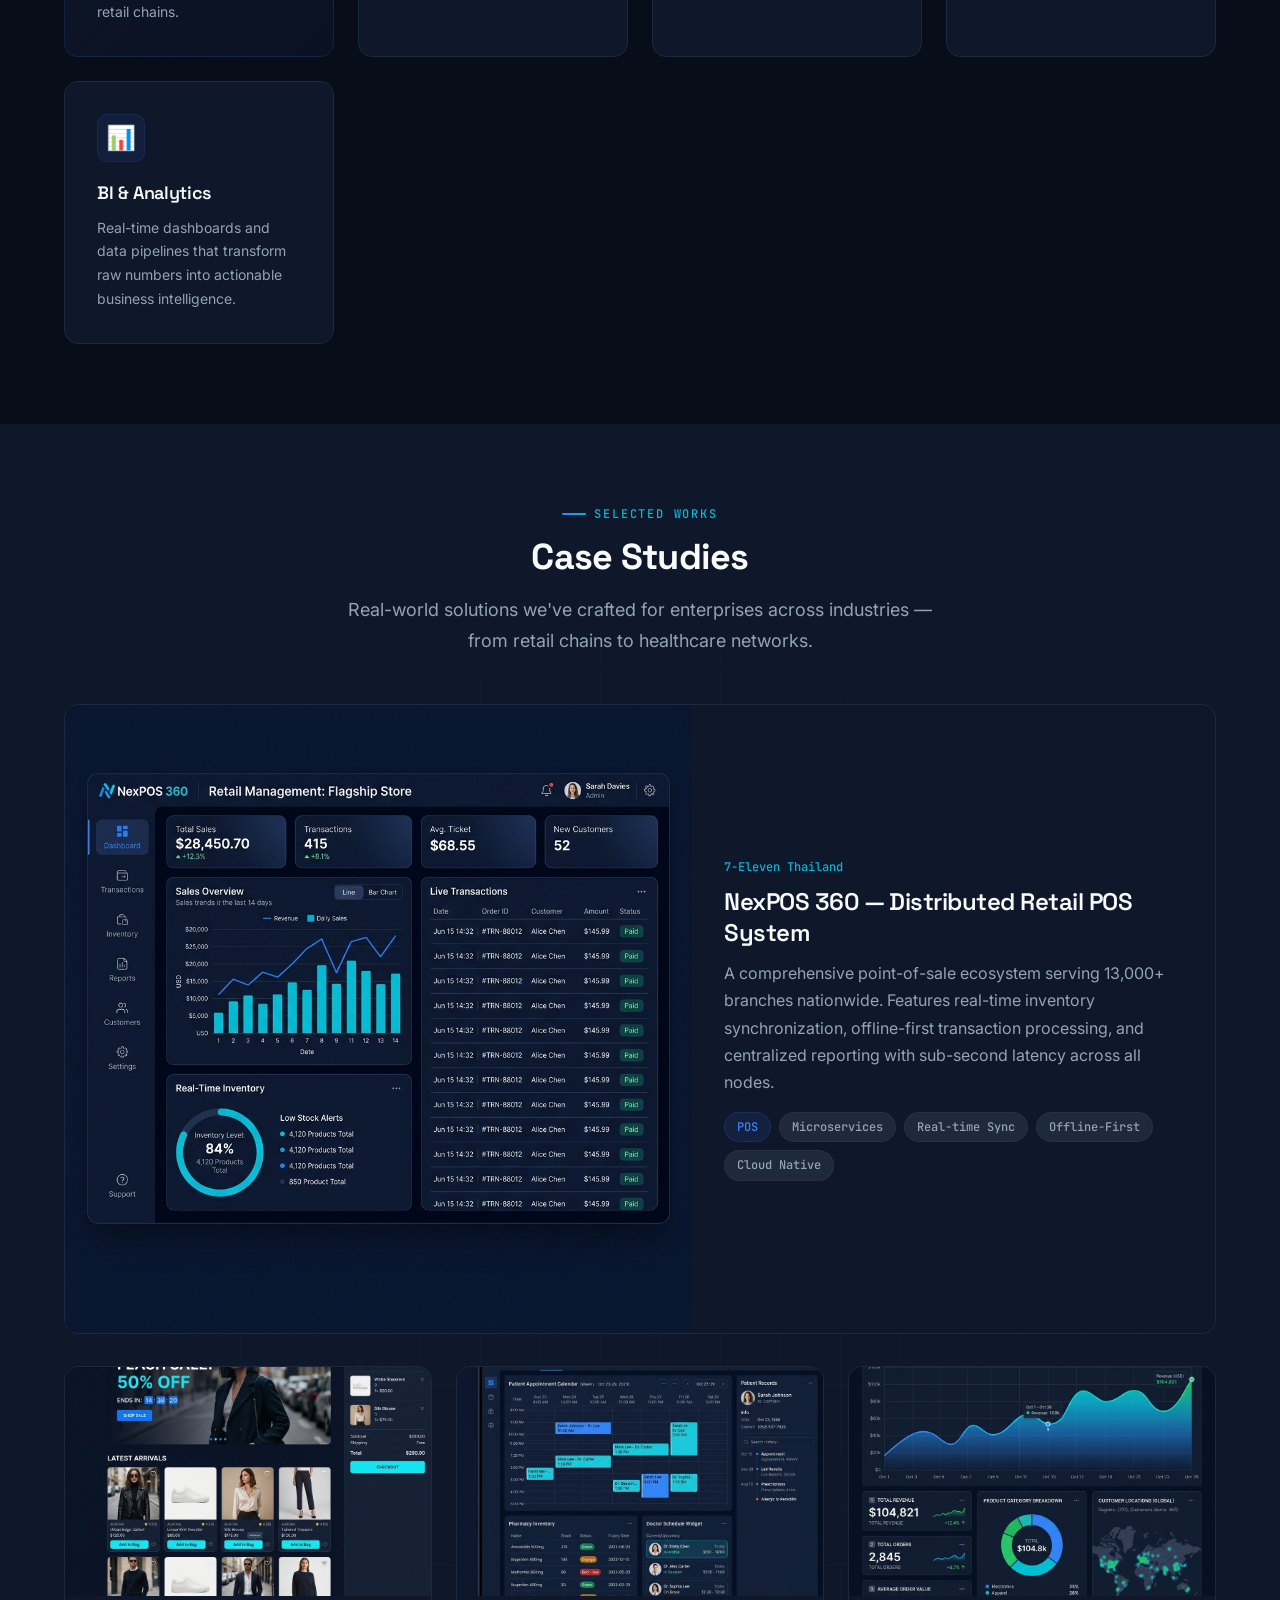
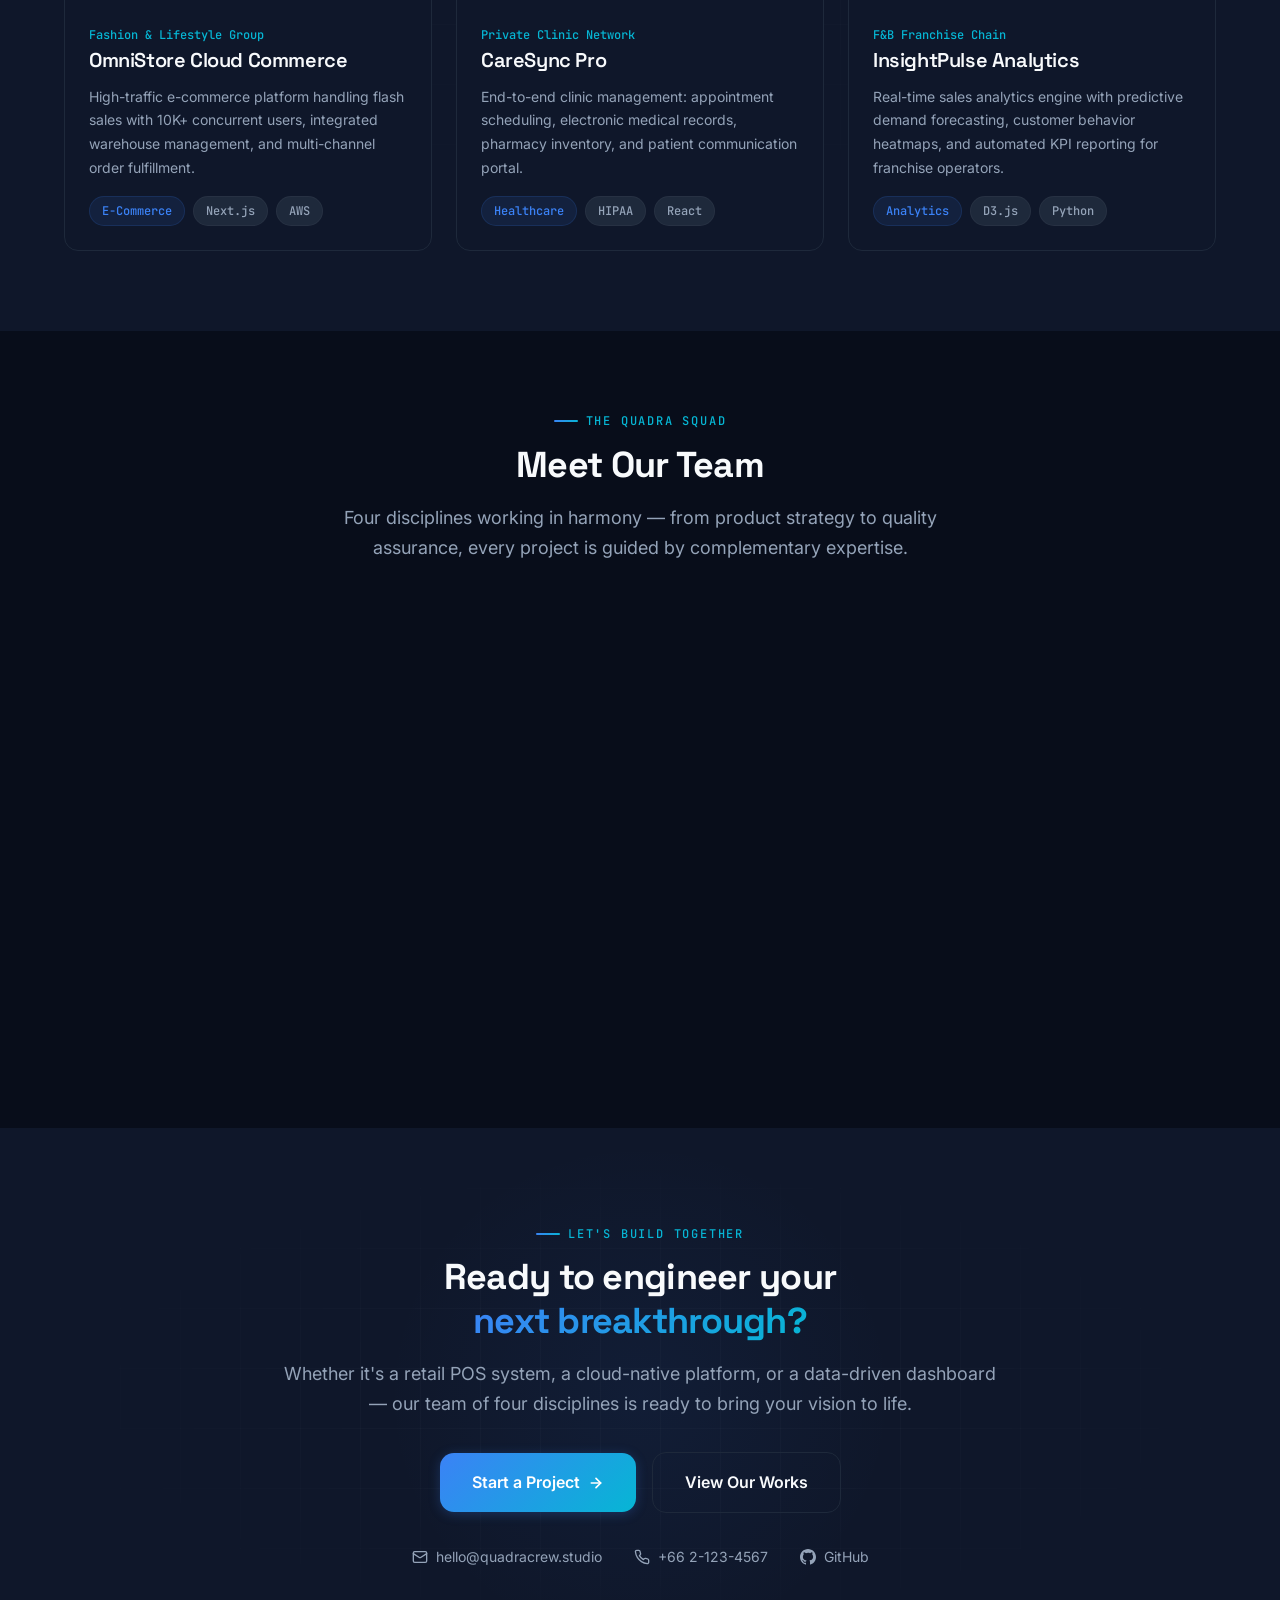
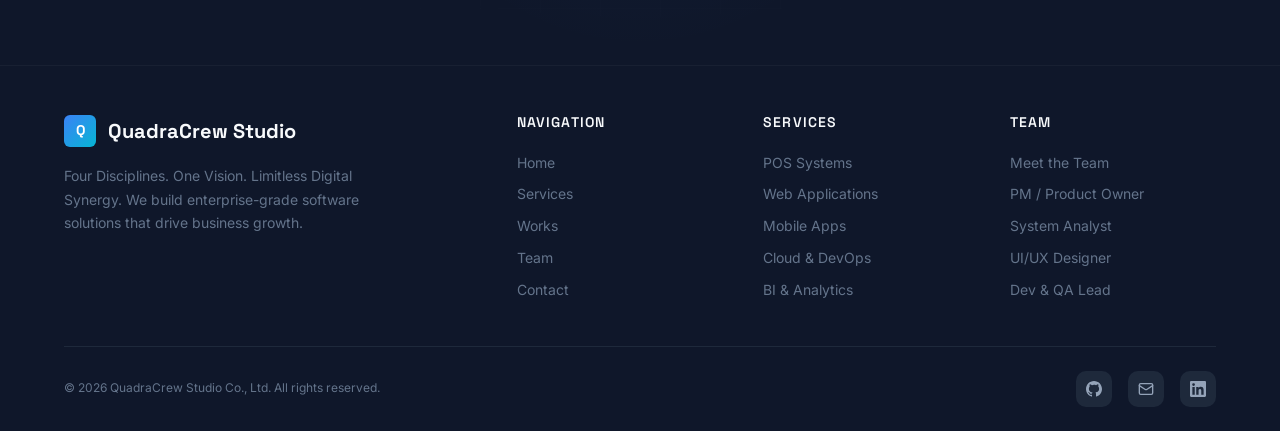
==== commit c5b42814: "เพิ่มปุ่มย้อนกลับหน้า portfolio และเปลี่ยนชื่อกลุ่ม" ====
--- a/index.html
+++ b/index.html
@@ -5,12 +5,12 @@
   <meta charset="UTF-8">
   <meta name="viewport" content="width=device-width, initial-scale=1.0">
   <meta name="description"
-    content="QuadraCraft Studio — Premium Software House specializing in POS Systems, Web & Mobile Applications, Cloud Solutions, and Business Intelligence Dashboards.">
-  <meta property="og:title" content="QuadraCraft Studio — Four Disciplines. One Vision.">
+    content="QuadraCrew Studio — Premium Software House specializing in POS Systems, Web & Mobile Applications, Cloud Solutions, and Business Intelligence Dashboards.">
+  <meta property="og:title" content="QuadraCrew Studio — Four Disciplines. One Vision.">
   <meta property="og:description"
     content="Crafting scalable digital ecosystems for enterprises. Expert team of 4 disciplines: Product, Architecture, Design, Engineering.">
   <meta property="og:type" content="website">
-  <title>QuadraCraft Studio — Four Disciplines. One Vision. Limitless Digital Craftsmanship.</title>
+  <title>QuadraCrew Studio — Four Disciplines. One Vision. Limitless Digital Synergy.</title>
 
   <!-- Google Fonts -->
   <link rel="preconnect" href="https://fonts.googleapis.com">
@@ -31,9 +31,9 @@
        ════════════════════════════════════════════════════════════ -->
   <nav class="navbar" id="navbar">
     <div class="container">
-      <a href="index.html" class="navbar__logo" aria-label="QuadraCraft Studio Home">
+      <a href="index.html" class="navbar__logo" aria-label="QuadraCrew Studio Home">
         <span class="navbar__logo-icon">Q</span>
-        <span>QuadraCraft</span>
+        <span>QuadraCrew</span>
       </a>
 
       <div class="navbar__links" id="navLinks">
@@ -88,7 +88,7 @@
           </h1>
 
           <p class="hero__subtitle">
-            We are QuadraCraft Studio — a team of four specialists in Product, Architecture, Design, and Engineering —
+            We are QuadraCrew Studio — a team of four specialists in Product, Architecture, Design, and Engineering —
             united to build enterprise-grade digital solutions that drive businesses forward.
           </p>
 
@@ -114,7 +114,7 @@
               <span class="terminal__dot terminal__dot--red"></span>
               <span class="terminal__dot terminal__dot--yellow"></span>
               <span class="terminal__dot terminal__dot--green"></span>
-              <span class="terminal__title">quadracraft — deploy.sh</span>
+              <span class="terminal__title">quadracrew — deploy.sh</span>
               <span class="terminal__status">
                 <span class="pulse-dot"></span>
                 live
@@ -464,7 +464,7 @@
       </p>
 
       <div class="cta-section__actions reveal reveal-delay-2">
-        <a href="mailto:hello@quadracraft.studio" class="btn btn--primary btn--lg" id="cta-start-project">
+        <a href="mailto:hello@quadracrew.studio" class="btn btn--primary btn--lg" id="cta-start-project">
           Start a Project
           <svg width="16" height="16" viewBox="0 0 24 24" fill="none" stroke="currentColor" stroke-width="2.5"
             stroke-linecap="round" stroke-linejoin="round">
@@ -478,13 +478,13 @@
       </div>
 
       <div class="cta-section__contacts reveal reveal-delay-3">
-        <a href="mailto:hello@quadracraft.studio">
+        <a href="mailto:hello@quadracrew.studio">
           <svg width="16" height="16" viewBox="0 0 24 24" fill="none" stroke="currentColor" stroke-width="2"
             stroke-linecap="round" stroke-linejoin="round">
             <rect width="20" height="16" x="2" y="4" rx="2" />
             <path d="m22 7-8.97 5.7a1.94 1.94 0 0 1-2.06 0L2 7" />
           </svg>
-          hello@quadracraft.studio
+          hello@quadracrew.studio
         </a>
         <a href="tel:+6621234567">
           <svg width="16" height="16" viewBox="0 0 24 24" fill="none" stroke="currentColor" stroke-width="2"
@@ -494,7 +494,7 @@
           </svg>
           +66 2-123-4567
         </a>
-        <a href="https://github.com/quadracraft" target="_blank" rel="noopener">
+        <a href="https://github.com/quadracrew" target="_blank" rel="noopener">
           <svg width="16" height="16" viewBox="0 0 24 24" fill="currentColor">
             <path
               d="M12 0C5.374 0 0 5.373 0 12c0 5.302 3.438 9.8 8.207 11.387.599.111.793-.261.793-.577v-2.234c-3.338.726-4.033-1.416-4.033-1.416-.546-1.387-1.333-1.756-1.333-1.756-1.089-.745.083-.729.083-.729 1.205.084 1.839 1.237 1.839 1.237 1.07 1.834 2.807 1.304 3.492.997.107-.775.418-1.305.762-1.604-2.665-.305-5.467-1.334-5.467-5.931 0-1.311.469-2.381 1.236-3.221-.124-.303-.535-1.524.117-3.176 0 0 1.008-.322 3.301 1.23A11.509 11.509 0 0 1 12 5.803c1.02.005 2.047.138 3.006.404 2.291-1.552 3.297-1.23 3.297-1.23.653 1.653.242 2.874.118 3.176.77.84 1.235 1.911 1.235 3.221 0 4.609-2.807 5.624-5.479 5.921.43.372.823 1.102.823 2.222v3.293c0 .319.192.694.801.576C20.566 21.797 24 17.3 24 12c0-6.627-5.373-12-12-12z" />
@@ -515,10 +515,10 @@
         <div class="footer__brand">
           <div class="footer__logo">
             <span class="footer__logo-icon">Q</span>
-            <span>QuadraCraft Studio</span>
+            <span>QuadraCrew Studio</span>
           </div>
           <p class="footer__desc">
-            Four Disciplines. One Vision. Limitless Digital Craftsmanship.
+            Four Disciplines. One Vision. Limitless Digital Synergy.
             We build enterprise-grade software solutions that drive business growth.
           </p>
         </div>
@@ -555,23 +555,23 @@
       </div>
 
       <div class="footer__bottom">
-        <span class="footer__copy">© 2026 QuadraCraft Studio Co., Ltd. All rights reserved.</span>
+        <span class="footer__copy">© 2026 QuadraCrew Studio Co., Ltd. All rights reserved.</span>
         <div class="footer__socials">
-          <a href="https://github.com/quadracraft" class="footer__social-link" aria-label="GitHub" target="_blank"
+          <a href="https://github.com/quadracrew" class="footer__social-link" aria-label="GitHub" target="_blank"
             rel="noopener">
             <svg width="16" height="16" viewBox="0 0 24 24" fill="currentColor">
               <path
                 d="M12 0C5.374 0 0 5.373 0 12c0 5.302 3.438 9.8 8.207 11.387.599.111.793-.261.793-.577v-2.234c-3.338.726-4.033-1.416-4.033-1.416-.546-1.387-1.333-1.756-1.333-1.756-1.089-.745.083-.729.083-.729 1.205.084 1.839 1.237 1.839 1.237 1.07 1.834 2.807 1.304 3.492.997.107-.775.418-1.305.762-1.604-2.665-.305-5.467-1.334-5.467-5.931 0-1.311.469-2.381 1.236-3.221-.124-.303-.535-1.524.117-3.176 0 0 1.008-.322 3.301 1.23A11.509 11.509 0 0 1 12 5.803c1.02.005 2.047.138 3.006.404 2.291-1.552 3.297-1.23 3.297-1.23.653 1.653.242 2.874.118 3.176.77.84 1.235 1.911 1.235 3.221 0 4.609-2.807 5.624-5.479 5.921.43.372.823 1.102.823 2.222v3.293c0 .319.192.694.801.576C20.566 21.797 24 17.3 24 12c0-6.627-5.373-12-12-12z" />
             </svg>
           </a>
-          <a href="mailto:hello@quadracraft.studio" class="footer__social-link" aria-label="Email">
+          <a href="mailto:hello@quadracrew.studio" class="footer__social-link" aria-label="Email">
             <svg width="16" height="16" viewBox="0 0 24 24" fill="none" stroke="currentColor" stroke-width="2"
               stroke-linecap="round" stroke-linejoin="round">
               <rect width="20" height="16" x="2" y="4" rx="2" />
               <path d="m22 7-8.97 5.7a1.94 1.94 0 0 1-2.06 0L2 7" />
             </svg>
           </a>
-          <a href="https://linkedin.com/company/quadracraft" class="footer__social-link" aria-label="LinkedIn"
+          <a href="https://linkedin.com/company/quadracrew" class="footer__social-link" aria-label="LinkedIn"
             target="_blank" rel="noopener">
             <svg width="16" height="16" viewBox="0 0 24 24" fill="currentColor">
               <path
--- a/css/style.css
+++ b/css/style.css
@@ -1,5 +1,5 @@
 /* ========================================================================
-   QuadraCraft Studio — Global Design System (style.css)
+   QuadraCrew Studio — Global Design System (style.css)
    Brand: Deep Void dark theme with Electric Blue & Cyan Pulse accents
    ======================================================================== */
 
--- a/css/components.css
+++ b/css/components.css
@@ -1,5 +1,5 @@
 /* ========================================================================
-   QuadraCraft Studio — Component Library (components.css)
+   QuadraCrew Studio — Component Library (components.css)
    Reusable UI components: buttons, cards, terminal, badges, animations
    ======================================================================== */
 
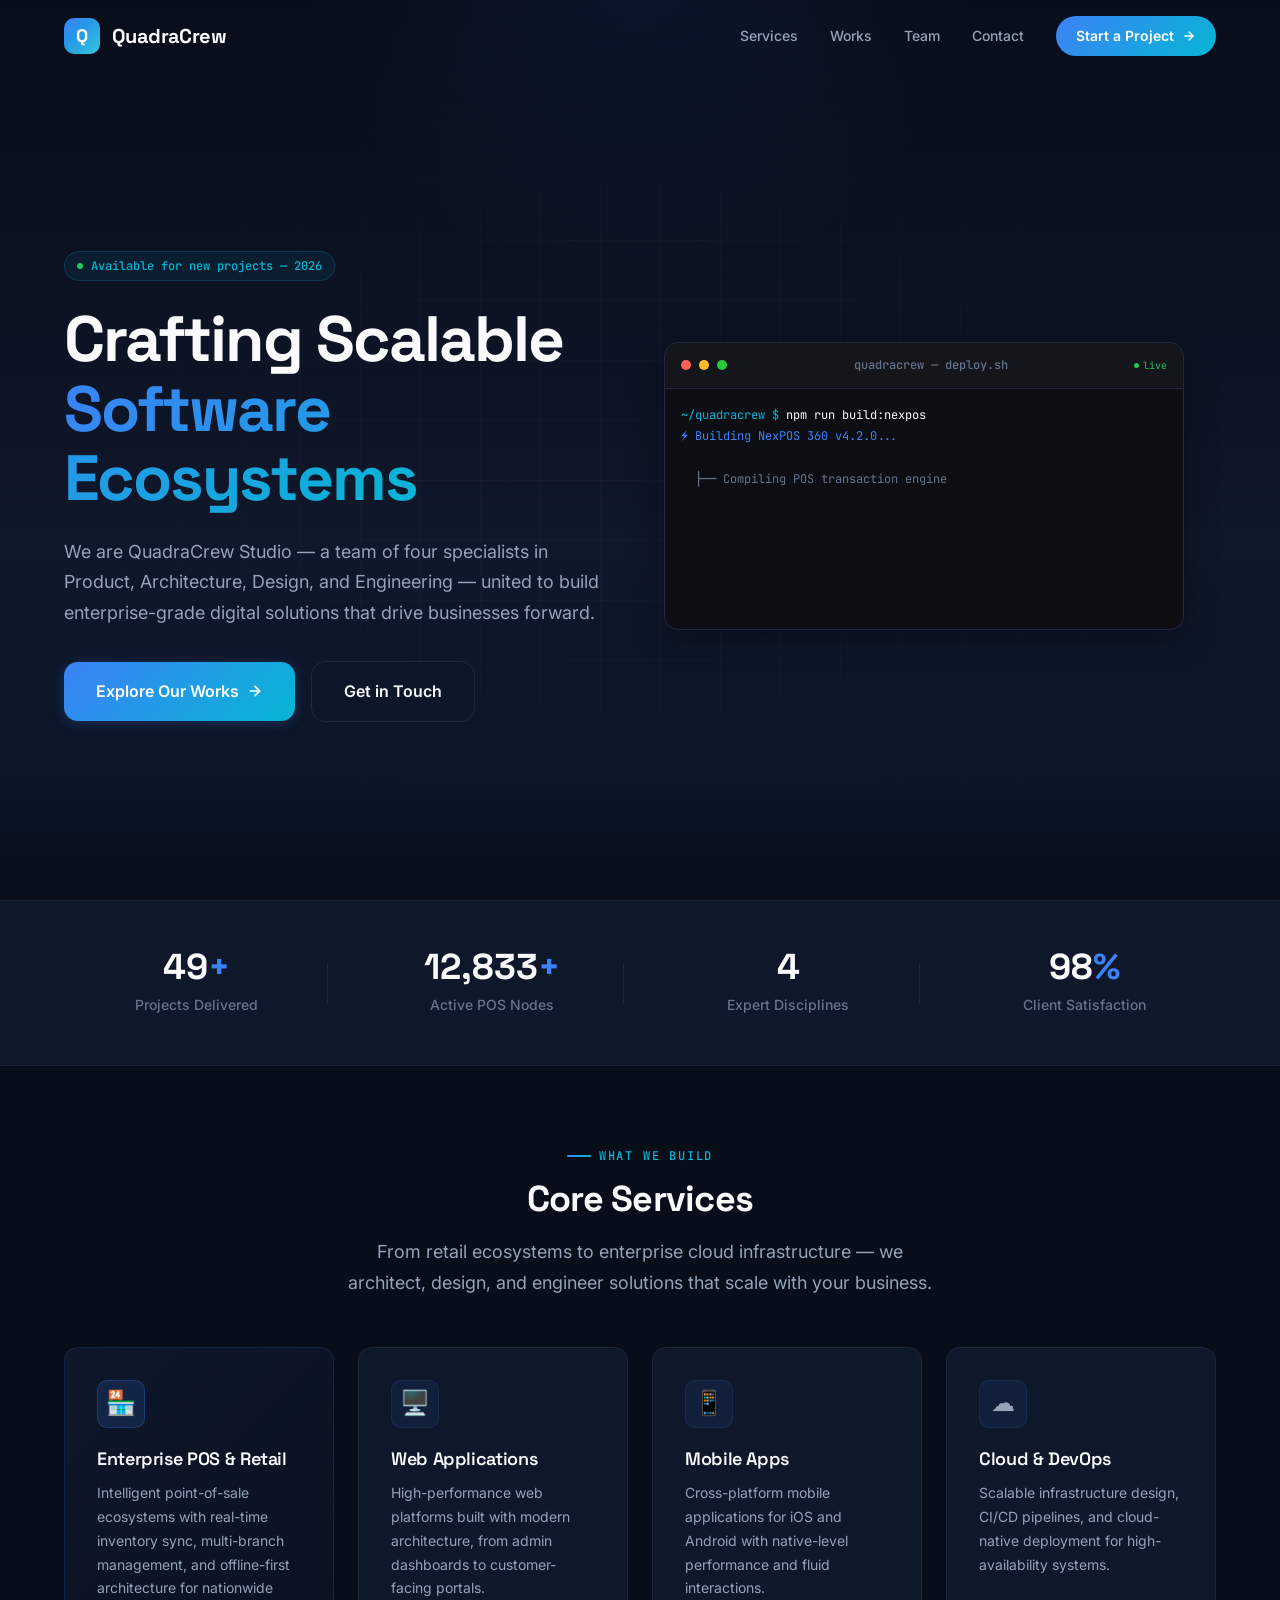
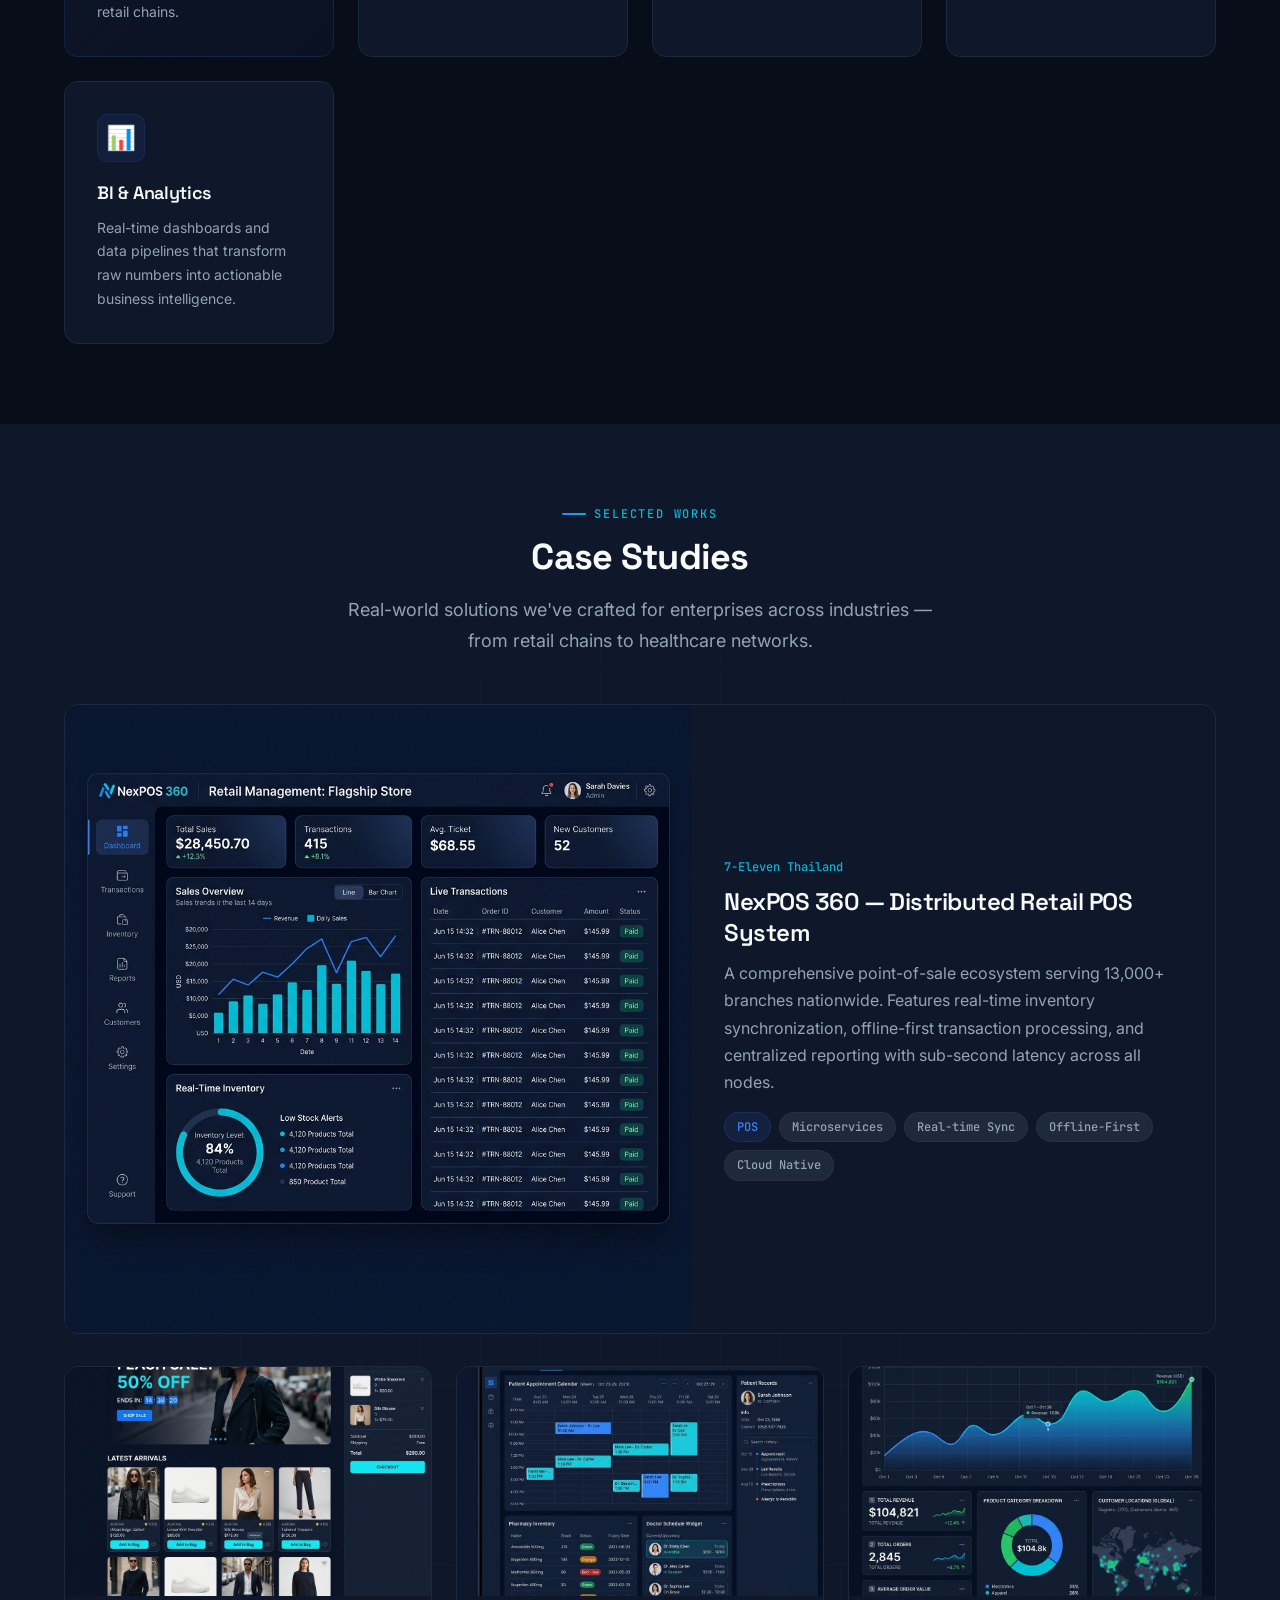
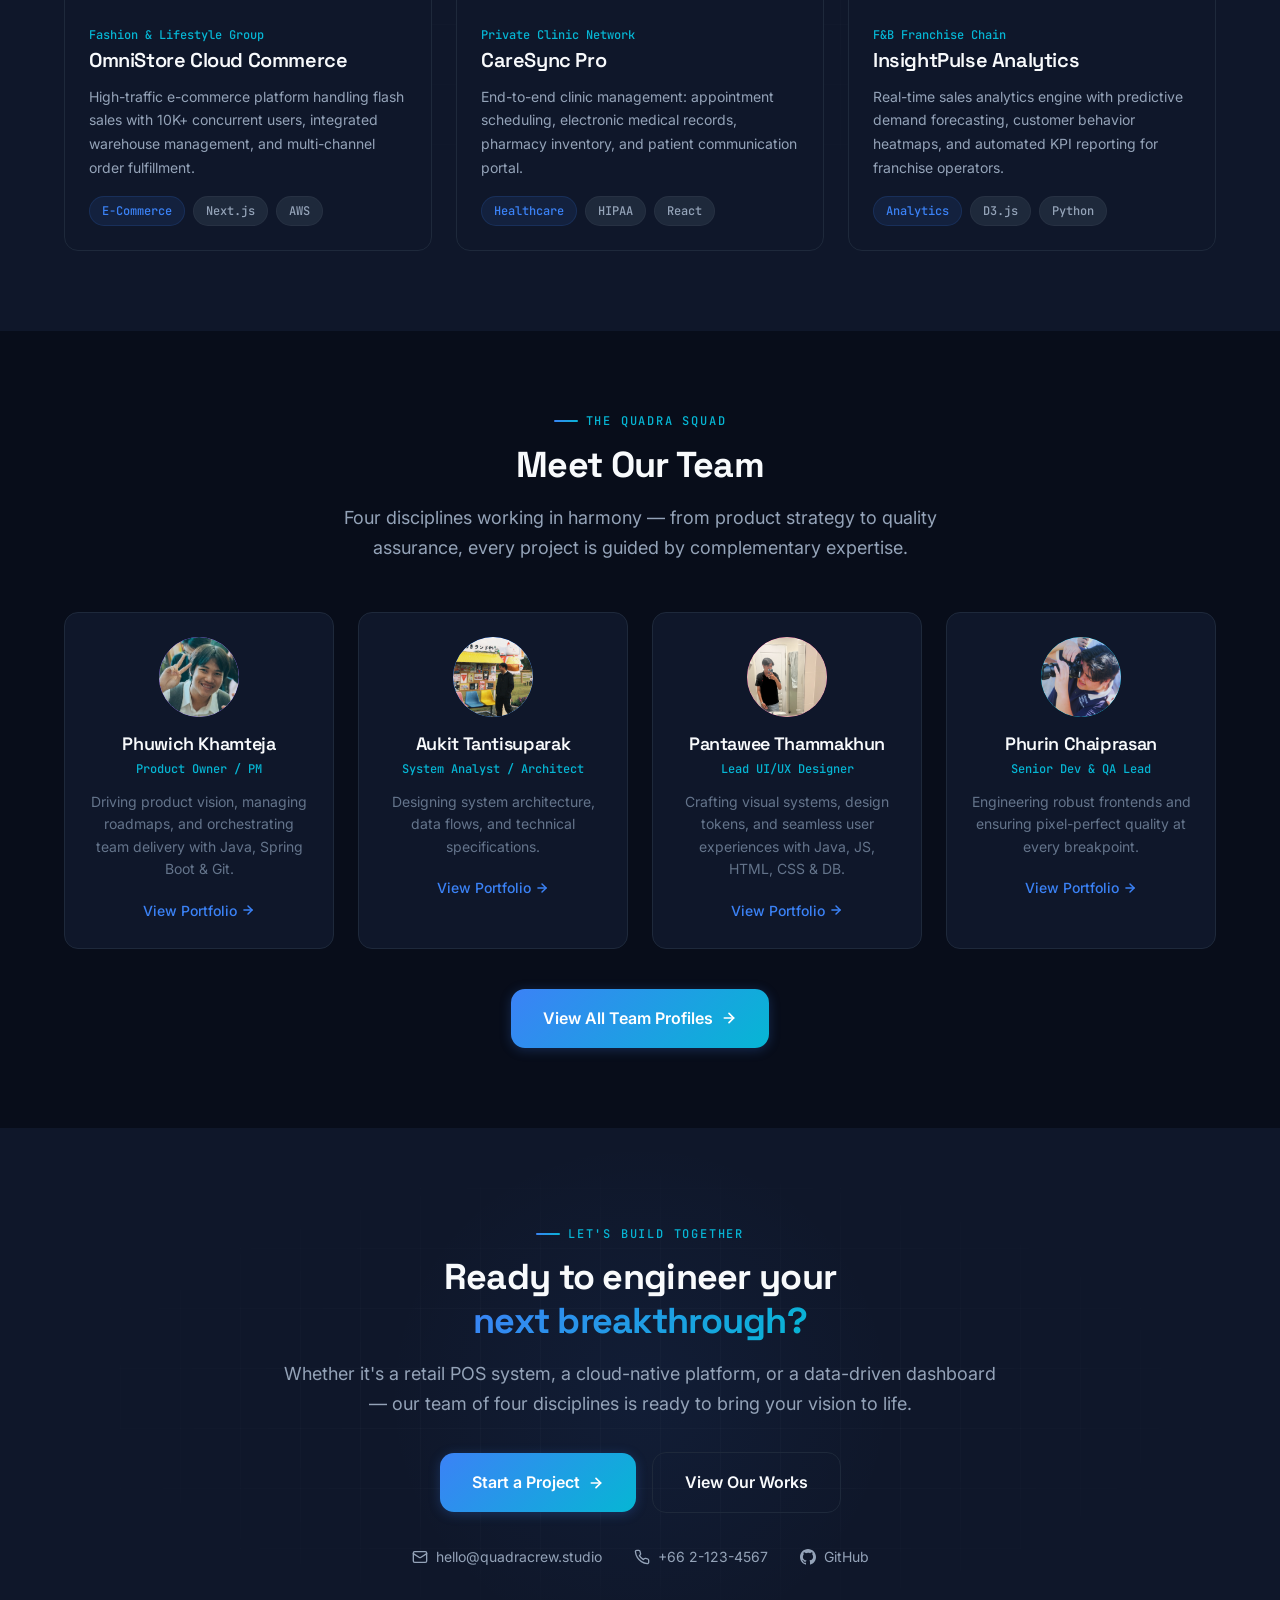
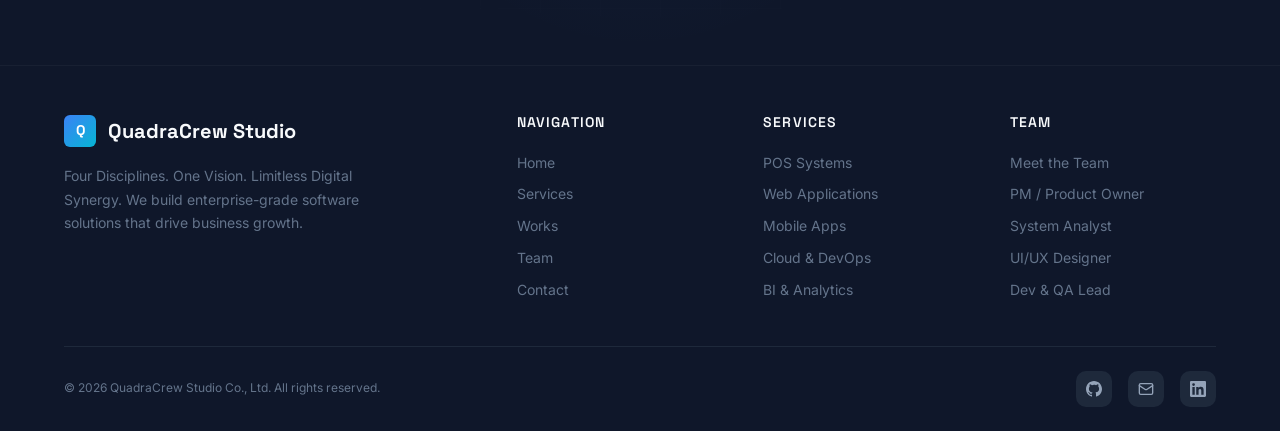
==== commit 62d20240: "Feat: Update landing page portfolio card Uploaded the profile image and the main portfolio page embe" ====
--- a/index.html
+++ b/index.html
@@ -362,10 +362,14 @@
       <div class="team-preview__grid">
         <!-- Member 1: PM/PO -->
         <div class="team-card reveal">
-          <div class="team-card__avatar team-card__avatar--pm">PM</div>
-          <h3 class="team-card__name">Member 1</h3>
+          <div class="team-card__avatar team-card__avatar--pm">
+            <img src="portfolios/member1-pm/avatar.jpg" alt="Phuwich Khamteja"
+              onerror="this.parentElement.textContent='PK';">
+          </div>
+          <h3 class="team-card__name">Phuwich Khamteja</h3>
           <div class="team-card__role">Product Owner / PM</div>
-          <p class="team-card__bio">Driving product vision, managing roadmaps, and orchestrating team delivery.</p>
+          <p class="team-card__bio">Driving product vision, managing roadmaps, and orchestrating team delivery with
+            Java, Spring Boot &amp; Git.</p>
           <a href="portfolios/member1-pm/index.html" class="team-card__link">
             View Portfolio
             <svg width="14" height="14" viewBox="0 0 24 24" fill="none" stroke="currentColor" stroke-width="2.5"
